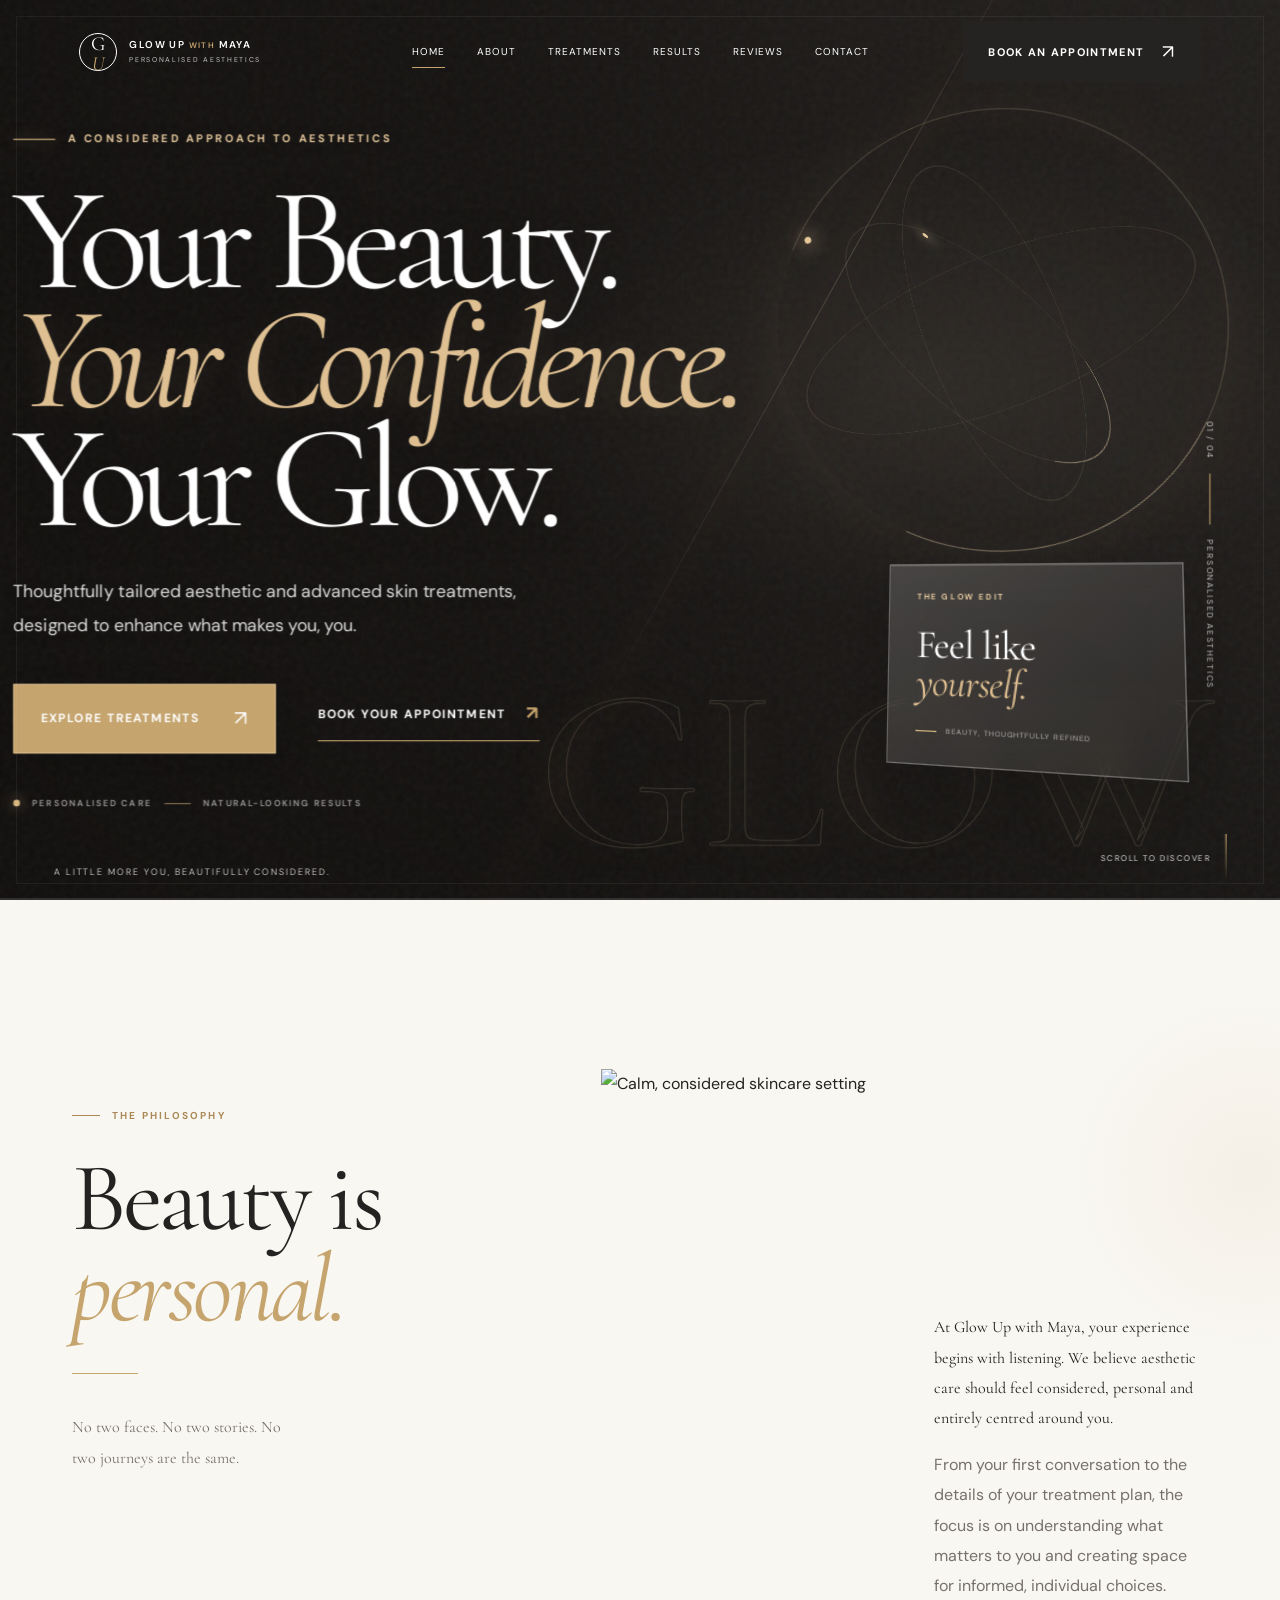
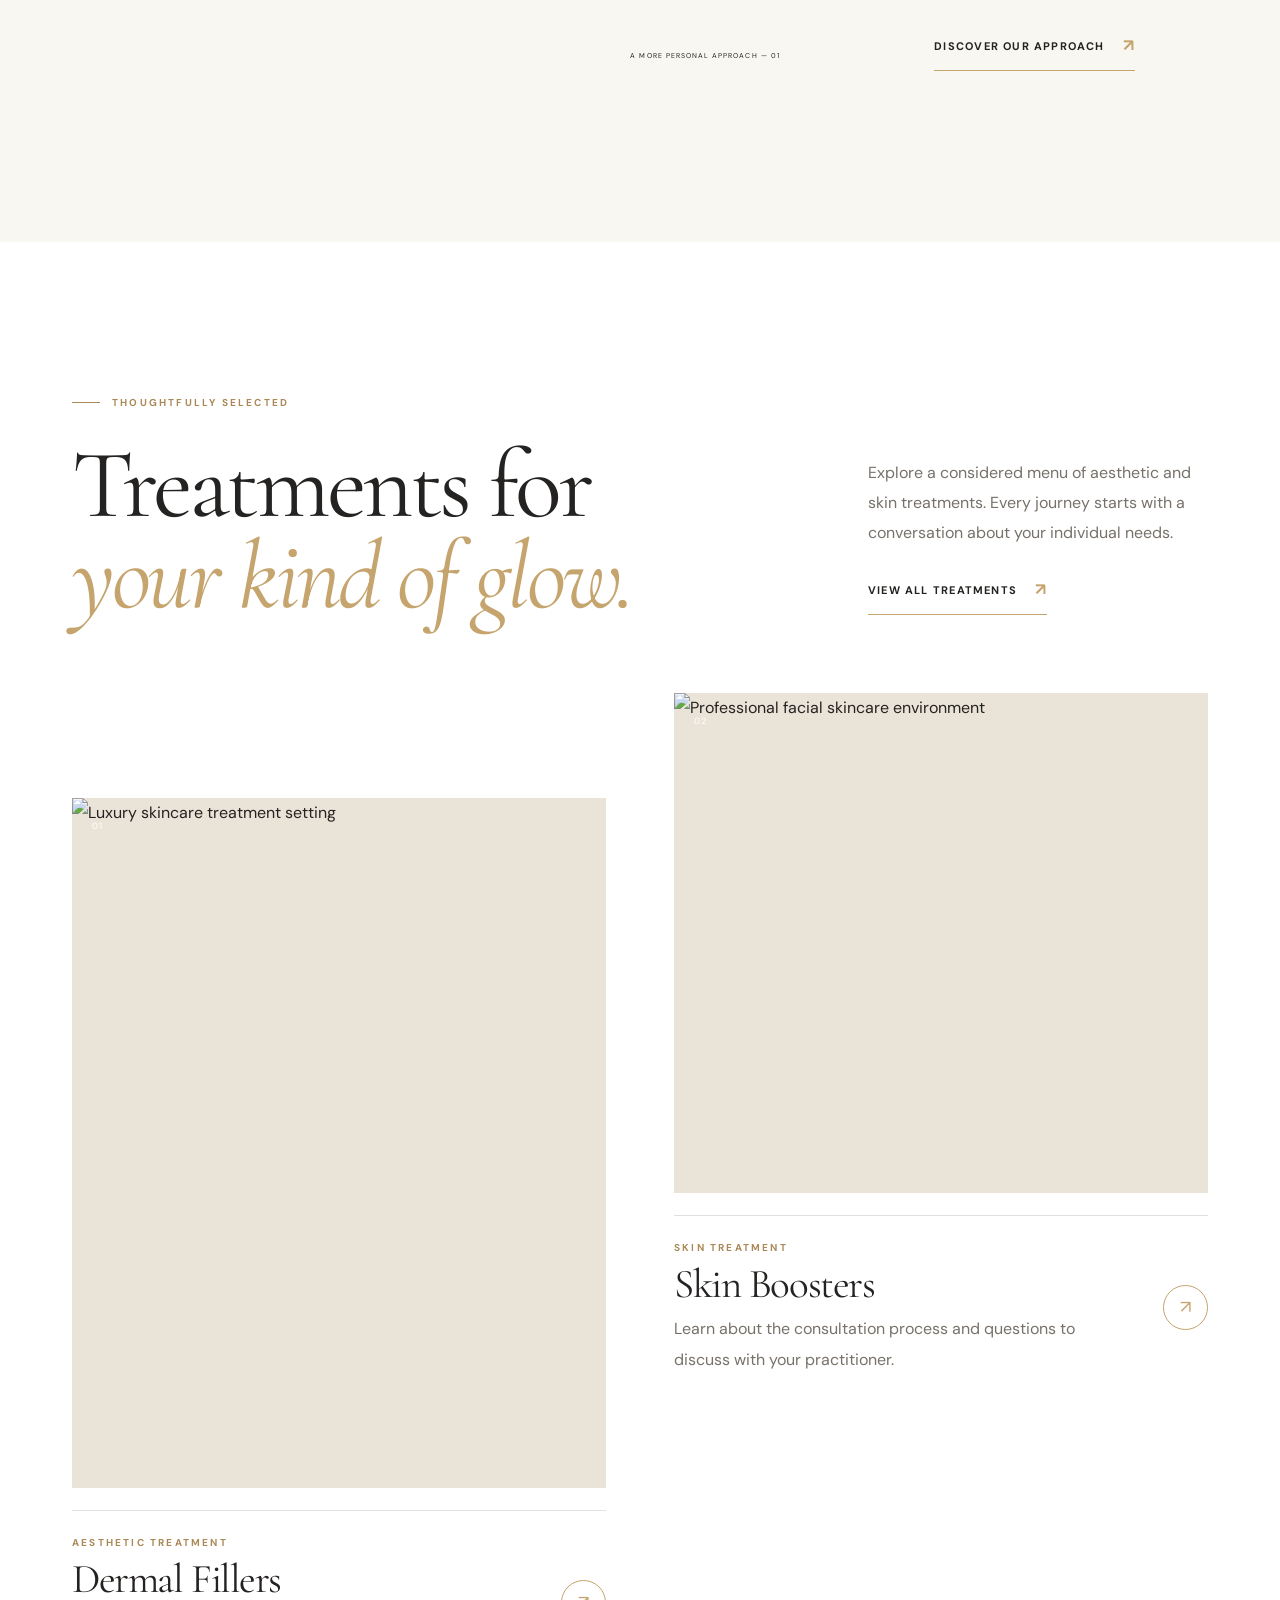
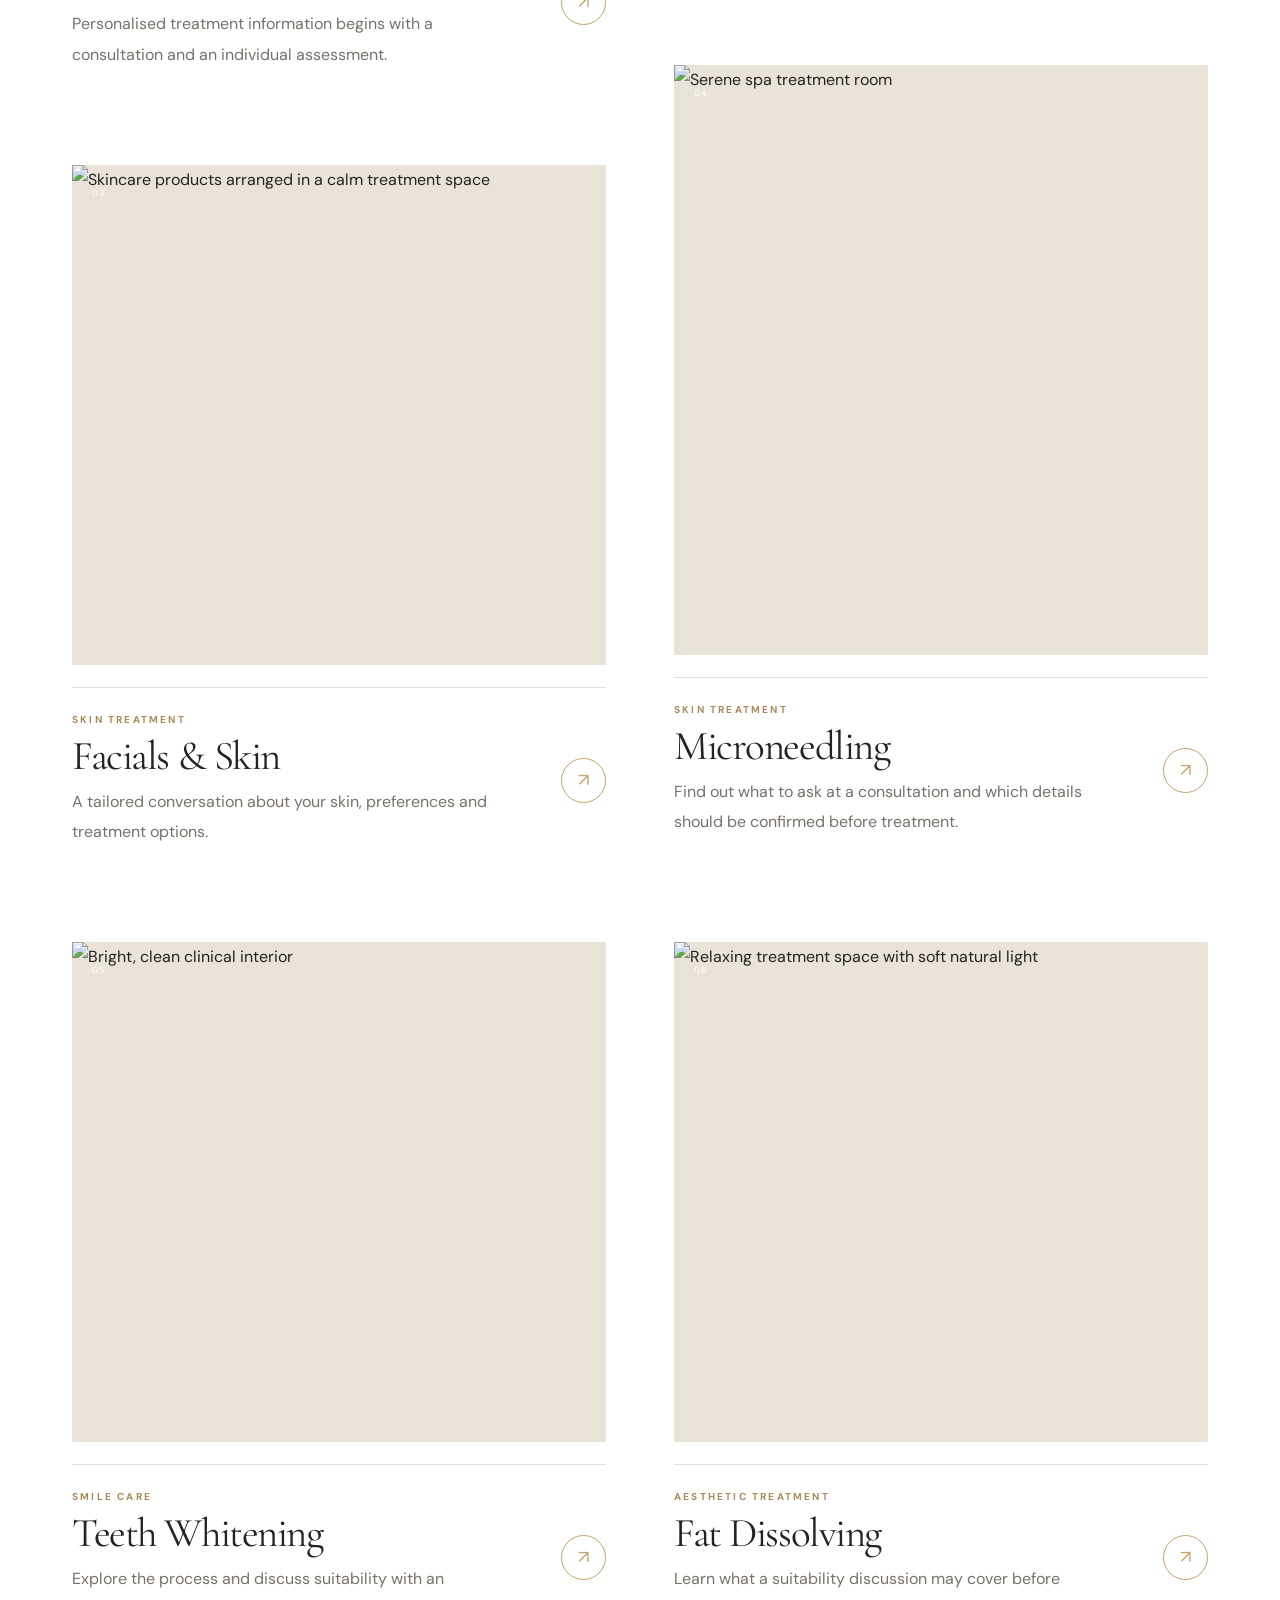
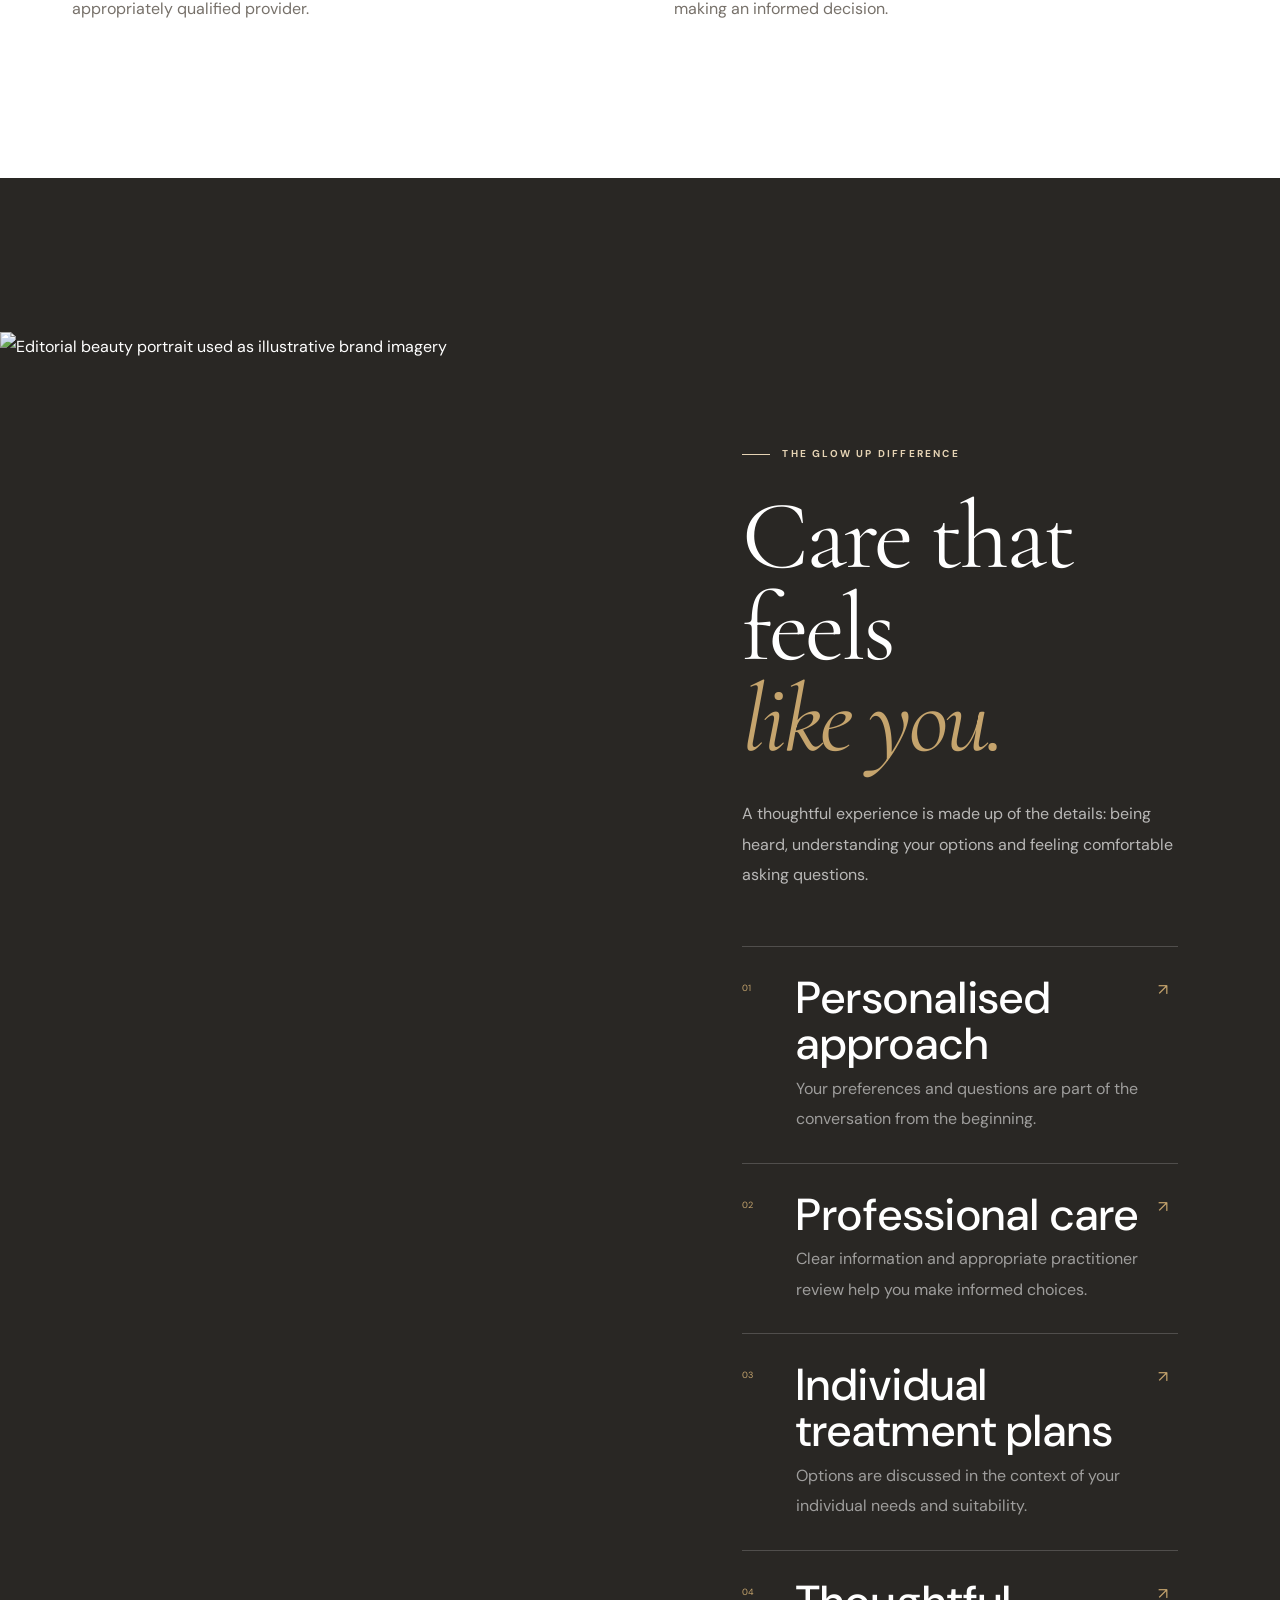
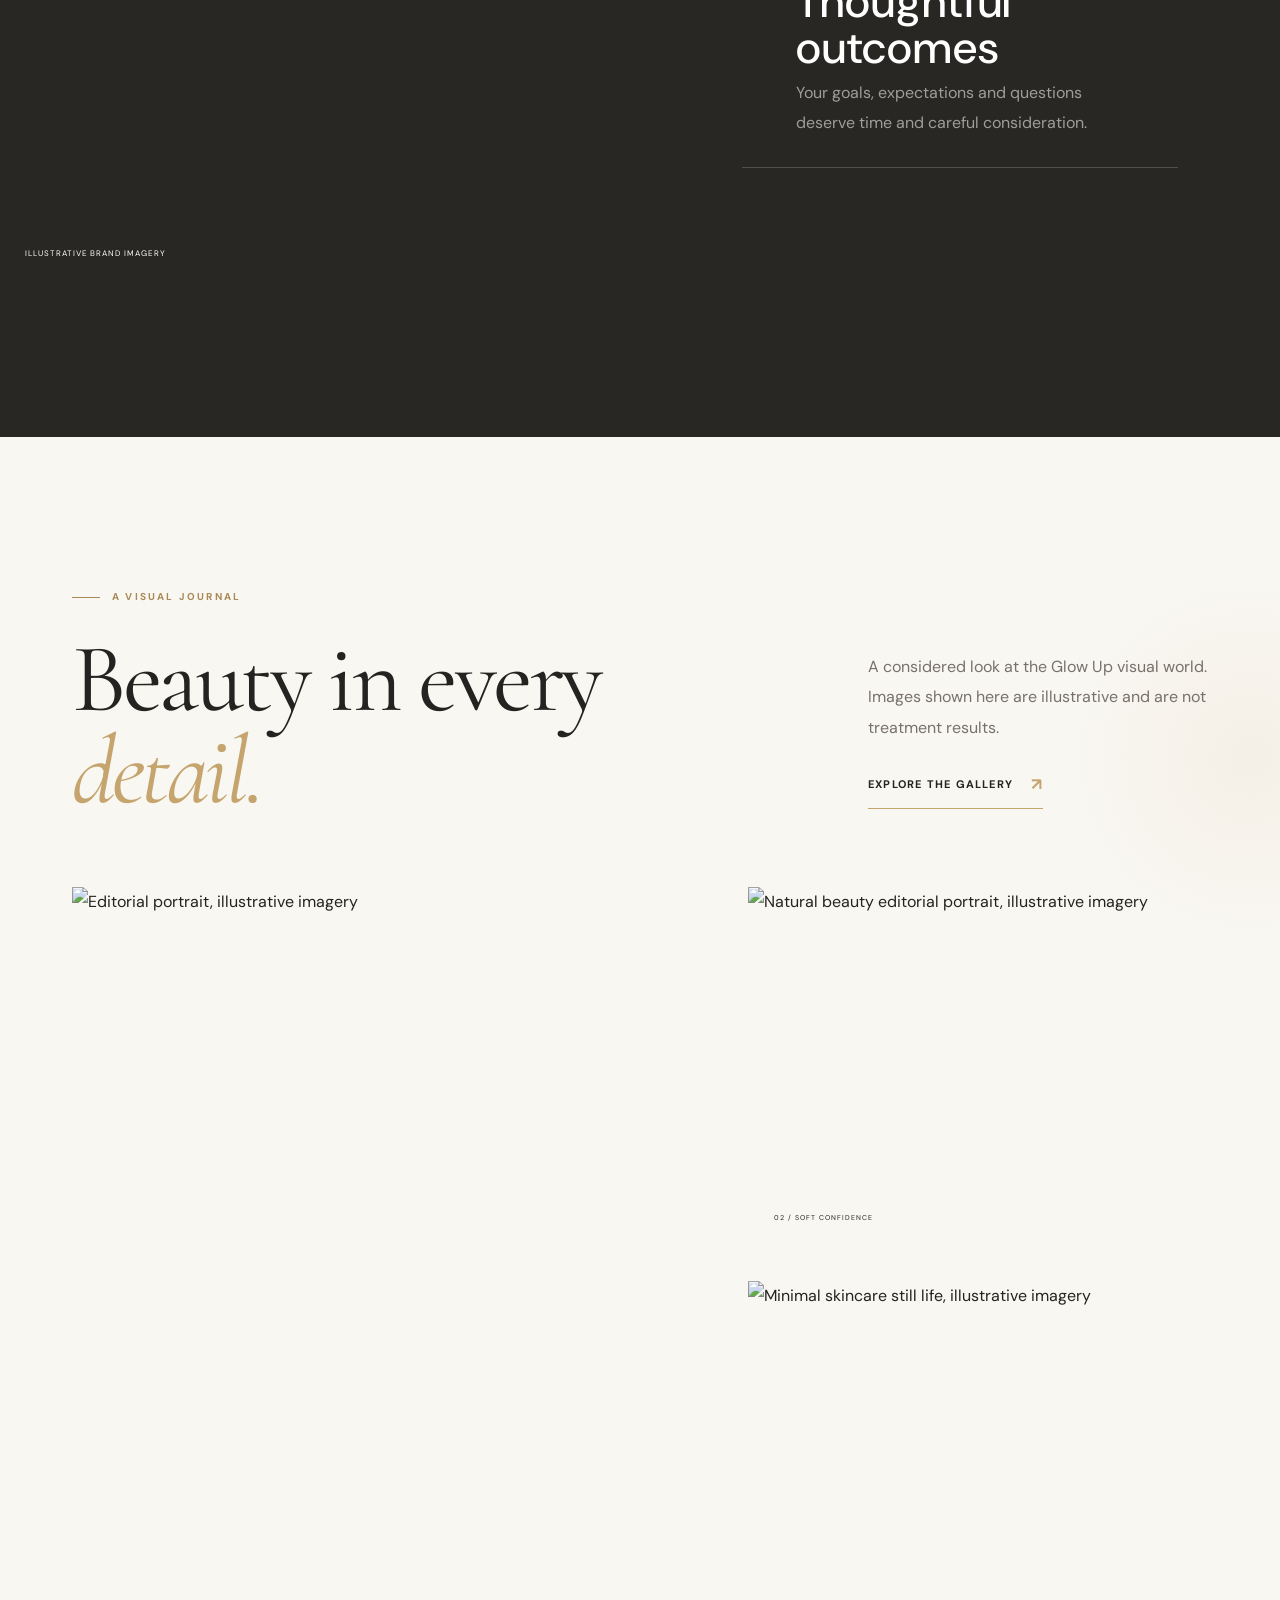
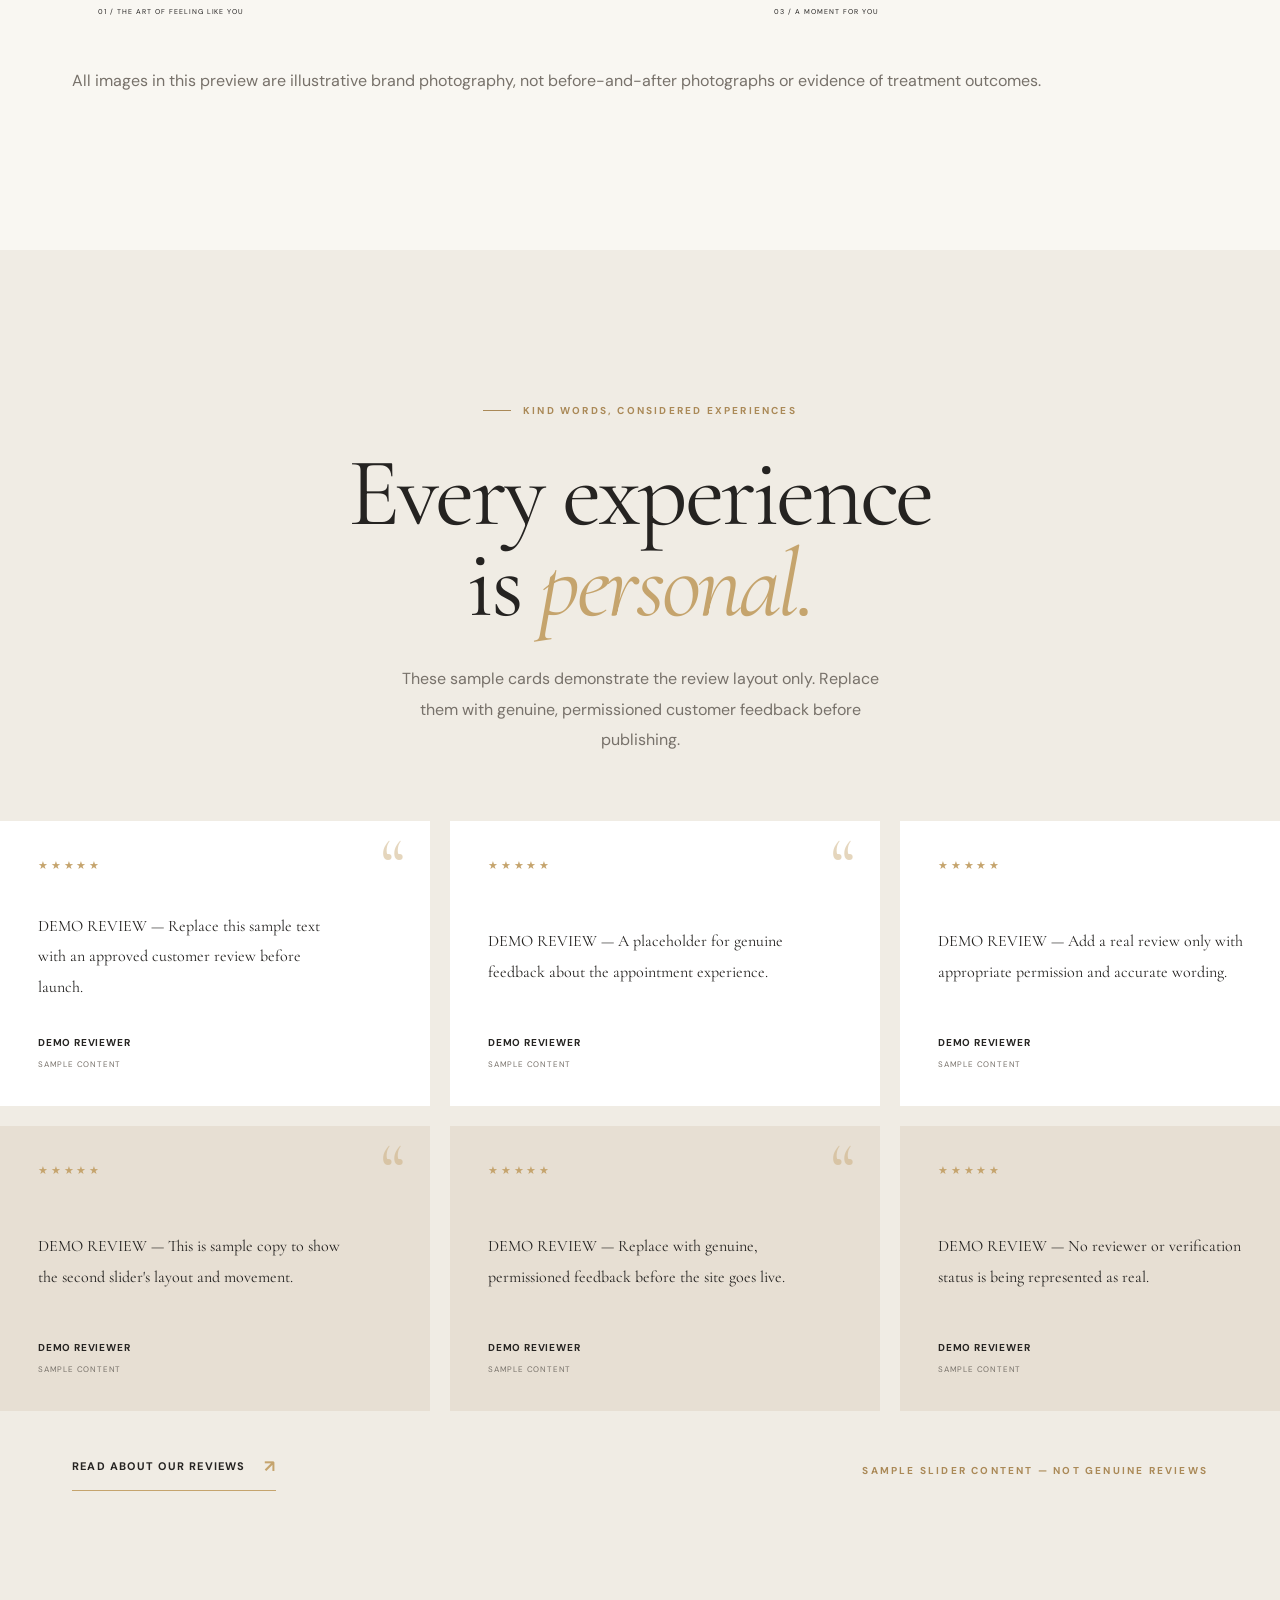
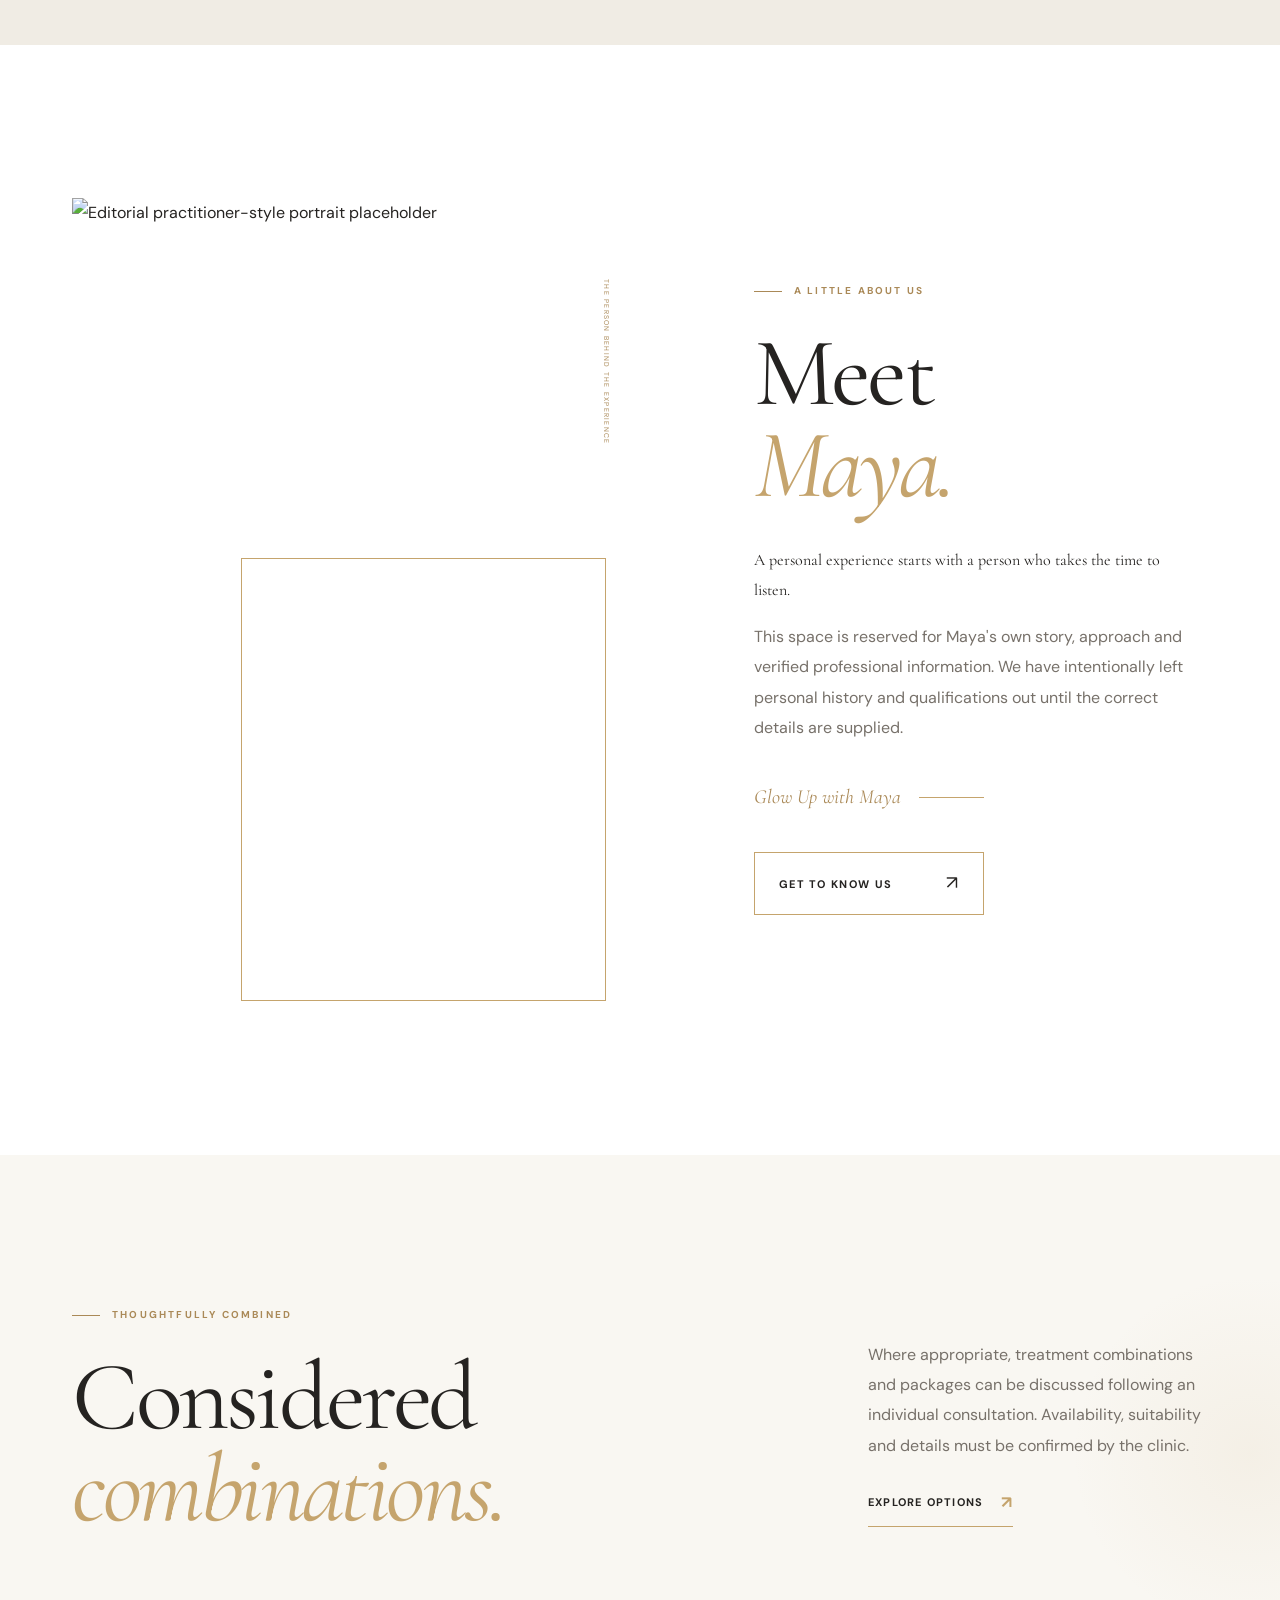
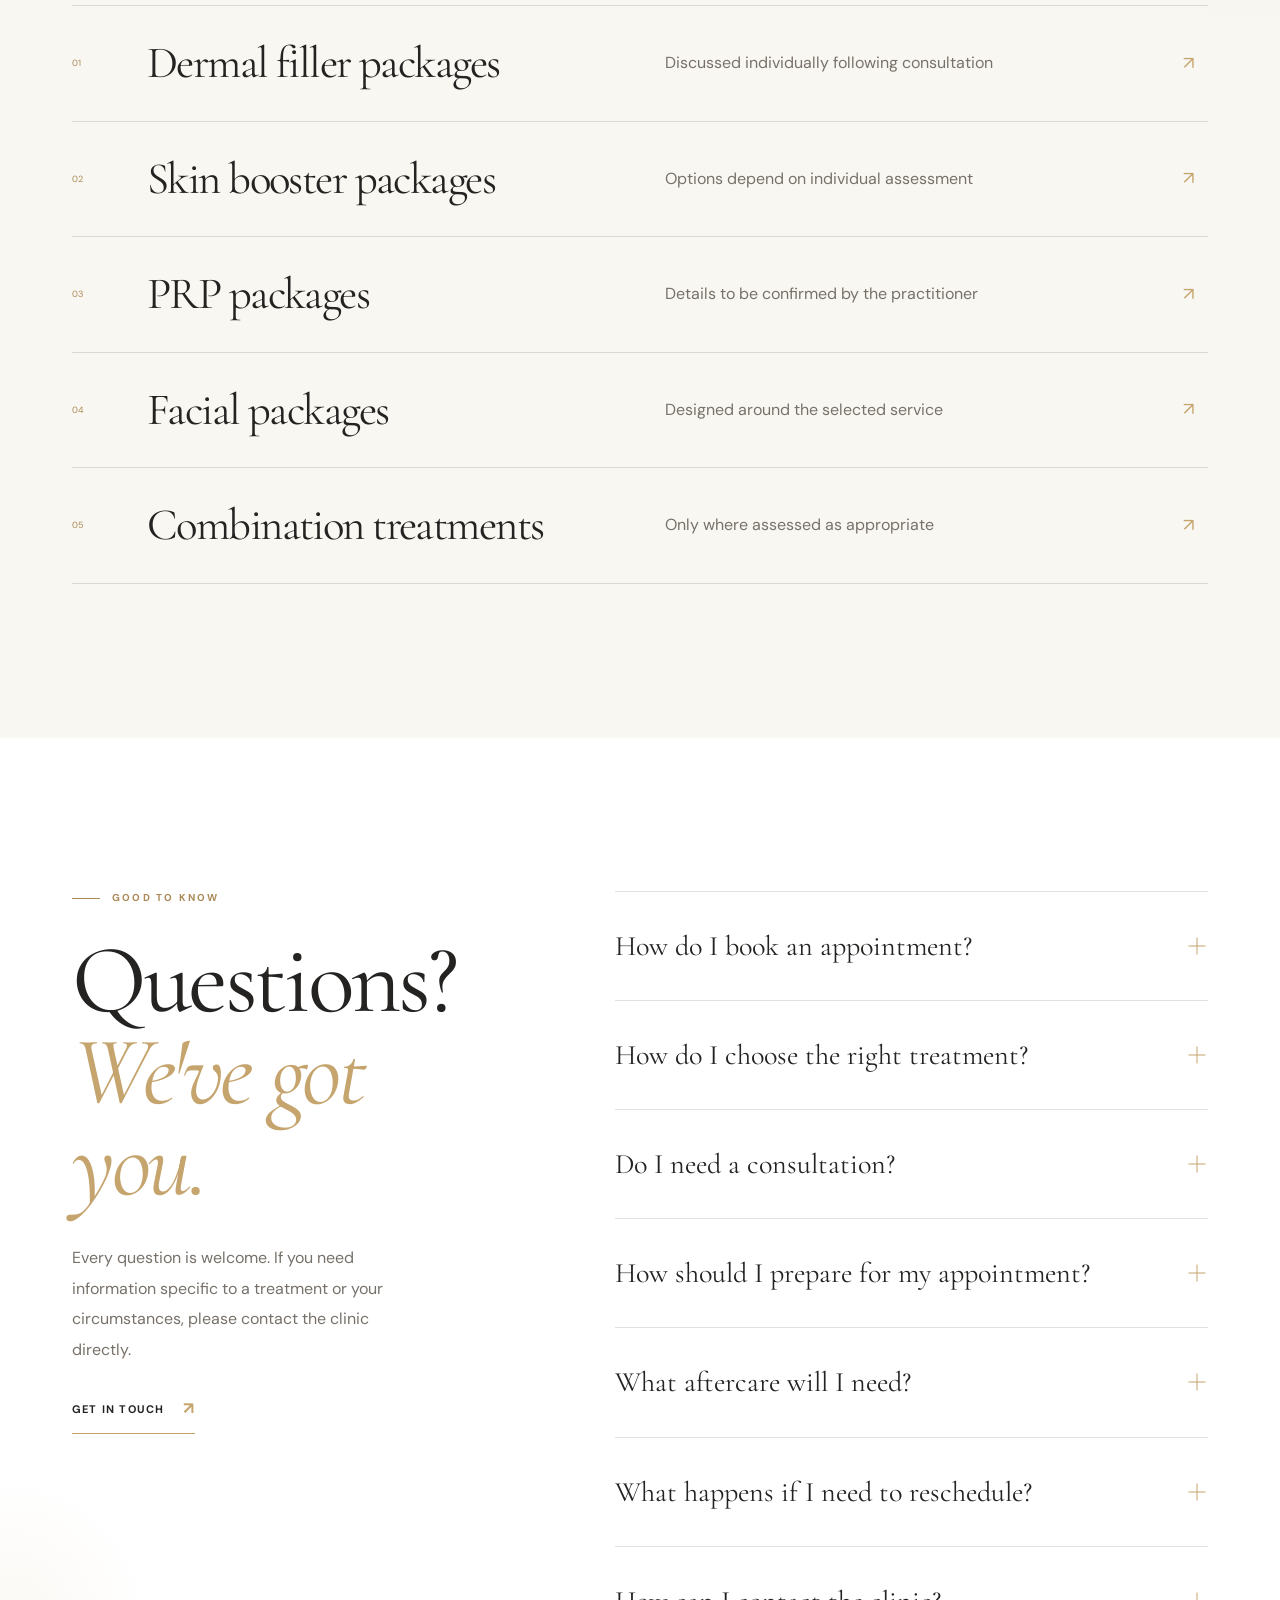
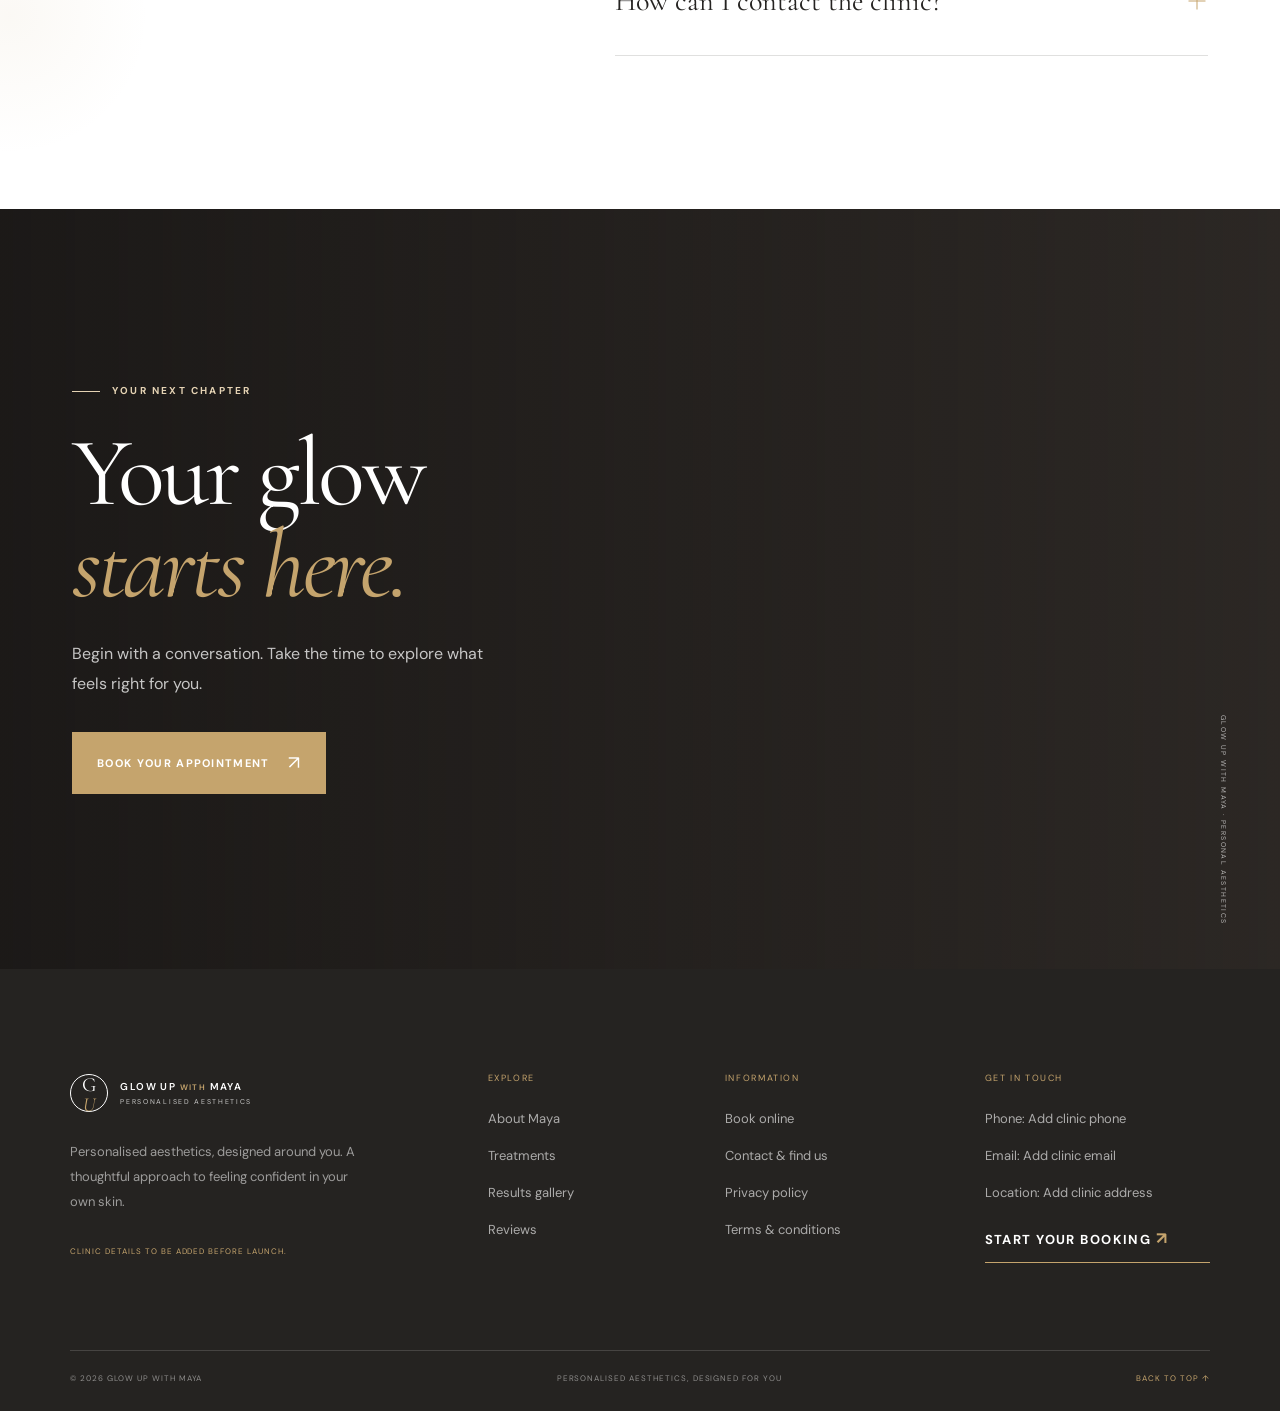
==== index.html @ fcc56319 "initial commit" ====
<!doctype html>
<html lang="en-GB">
<head>
  <meta charset="utf-8">
  <meta name="viewport" content="width=device-width, initial-scale=1">
  <title>Glow Up with Maya | Personalised Aesthetics</title>
  <meta name="description" content="Personalised aesthetics and skin treatments, thoughtfully designed around you. Discover Glow Up with Maya.">
  <meta name="theme-color" content="#f9f7f2">
  <meta property="og:type" content="website">
  <meta property="og:title" content="Glow Up with Maya | Personalised Aesthetics">
  <meta property="og:description" content="Personalised aesthetics and skin treatments, thoughtfully designed around you. Discover Glow Up with Maya.">
  <meta property="og:image" content="https://images.unsplash.com/photo-1524504388940-b1c1722653e1?auto=format&fit=crop&w=1200&q=85">
  <link rel="preconnect" href="https://fonts.googleapis.com">
  <link rel="preconnect" href="https://fonts.gstatic.com" crossorigin>
  <link href="https://fonts.googleapis.com/css2?family=Cormorant+Garamond:wght@400;500;600;700&family=DM+Sans:wght@400;500;600;700&display=swap" rel="stylesheet">
  <link rel="stylesheet" href="css/style.css">
  <link rel="stylesheet" href="css/animations.css">
  <link rel="stylesheet" href="css/responsive.css">
  <link rel="stylesheet" href="css/final-polish.css">
  <link rel="stylesheet" href="css/banner-3d.css">
</head>
<body id="top" data-page="home">
  <div class="page-loader" aria-hidden="true">
    <div class="loader-emblem">G<span>U</span></div>
    <span class="loader-wordmark">GLOW UP <i>WITH</i> MAYA</span>
    <span class="loader-caption">A MOMENT FOR YOUR GLOW</span>
    <div class="loader-progress"><span class="loader-progress-fill"></span></div>
    <span class="loader-percent">00 — 100</span>
  </div>
  <div class="cursor-dot" aria-hidden="true"></div>
  <div class="cursor-ring" aria-hidden="true"><span class="cursor-label">VIEW</span></div>

<header class="site-header" id="siteHeader">
  <a class="brand" href="index.html" aria-label="Glow Up with Maya home">
    <span class="brand-mark">G<span>U</span></span>
    <span class="brand-copy"><strong>GLOW UP <i>WITH</i> MAYA</strong><small>PERSONALISED AESTHETICS</small></span>
  </a>
  <button class="menu-toggle" aria-label="Open navigation" aria-expanded="false" aria-controls="primaryNav">
    <span></span><span></span>
  </button>
  <nav class="primary-nav" id="primaryNav" aria-label="Primary navigation">
    <a data-nav="home" href="index.html">Home</a>
    <a data-nav="about" href="about.html">About</a>
    <a data-nav="treatments" href="treatments.html">Treatments</a>
    <a data-nav="results" href="results.html">Results</a>
    <a data-nav="reviews" href="reviews.html">Reviews</a>
    <a data-nav="contact" href="contact.html">Contact</a>
  </nav>
  <a class="button button-dark header-cta magnetic" href="booking.html"><span>Book an appointment</span><b>↗</b></a>
</header>

  <main>
<section class="hero hero-3d" aria-label="Welcome to Glow Up with Maya">
  <div class="hero-image-layer" aria-hidden="true"></div>
  <div class="hero-image-vignette" aria-hidden="true"></div>
  <div class="hero-wash"></div>
  <div class="hero-grain"></div>
  <div class="hero-light-beam" aria-hidden="true"></div>
  <div class="hero-orbit hero-orbit-one" aria-hidden="true"><span></span></div>
  <div class="hero-orbit hero-orbit-two" aria-hidden="true"><span></span></div>
  <div class="hero-inner page-wrap">
    <div class="hero-copy">
      <p class="eyebrow hero-eyebrow"><span></span> A considered approach to aesthetics</p>
      <h1>Your Beauty.<br><em>Your Confidence.</em><br>Your Glow.</h1>
      <p class="hero-lede">Thoughtfully tailored aesthetic and advanced skin treatments, designed to enhance what makes you, you.</p>
      <div class="hero-actions">
        <a class="button button-gold magnetic" href="treatments.html"><span>Explore treatments</span><b>↗</b></a>
        <a class="underlined-link" href="booking.html">Book your appointment <span>↗</span></a>
      </div>
      <div class="hero-trust-line"><span class="hero-trust-dot"></span> PERSONALISED CARE <i></i> NATURAL-LOOKING RESULTS</div>
    </div>
    <div class="hero-side-note"><span>01 / 04</span><i></i><span>PERSONALISED AESTHETICS</span></div>
  </div>
  <div class="hero-glass-note" aria-hidden="true">
    <span class="hero-glass-kicker">THE GLOW EDIT</span>
    <strong>Feel like<br><em>yourself.</em></strong>
    <span class="hero-glass-bottom"><i></i> BEAUTY, THOUGHTFULLY REFINED</span>
  </div>
  <div class="hero-bottom page-wrap">
    <span class="hero-caption">A little more you, beautifully considered.</span>
    <a href="#brand-intro" class="scroll-cue"><span>Scroll to discover</span><i></i></a>
  </div>
  <div class="hero-outline" aria-hidden="true">GLOW</div>
  <div class="hero-scroll-track" aria-hidden="true"><span class="hero-scroll-fill"></span></div>
</section>

<section class="brand-intro section-pad" id="brand-intro">
  <div class="page-wrap intro-grid">
    <div class="intro-heading reveal-up"><p class="eyebrow"><span></span> The philosophy</p><h2>Beauty is<br><em>personal.</em></h2><div class="gold-rule"></div><p class="intro-aside">No two faces. No two stories. No two journeys are the same.</p></div>
    <div class="intro-content reveal-up">
      <div class="intro-image-wrap"><img src="https://images.unsplash.com/photo-1616394584738-fc6e612e71b9?auto=format&fit=crop&w=1000&q=85" alt="Calm, considered skincare setting" loading="lazy"><span class="image-index">A MORE PERSONAL APPROACH — 01</span></div>
      <div class="intro-text"><p class="large-copy">At Glow Up with Maya, your experience begins with listening. We believe aesthetic care should feel considered, personal and entirely centred around you.</p><p>From your first conversation to the details of your treatment plan, the focus is on understanding what matters to you and creating space for informed, individual choices.</p><a class="text-link" href="about.html">Discover our approach <span>↗</span></a></div>
    </div>
  </div>
</section>

<section class="treatments-section section-pad" id="treatments">
  <div class="page-wrap">
    <div class="section-heading split-heading reveal-up"><div><p class="eyebrow"><span></span> Thoughtfully selected</p><h2>Treatments for<br><em>your kind of glow.</em></h2></div><div class="heading-side"><p>Explore a considered menu of aesthetic and skin treatments. Every journey starts with a conversation about your individual needs.</p><a class="text-link" href="treatments.html">View all treatments <span>↗</span></a></div></div>
    <div class="treatment-editorial-grid">
      <a class="treatment-feature treatment-feature-tall reveal-up" href="treatment-detail.html?treatment=dermal-fillers"><div class="treatment-photo"><img src="https://images.unsplash.com/photo-1616683693504-3ea7e9ad6fec?auto=format&fit=crop&w=1200&q=85" alt="Luxury skincare treatment setting" loading="lazy"><span class="photo-number">01</span></div><div class="treatment-meta"><div><span class="eyebrow">Aesthetic treatment</span><h3>Dermal Fillers</h3><p>Personalised treatment information begins with a consultation and an individual assessment.</p></div><span class="round-arrow">↗</span></div></a>
      <a class="treatment-feature reveal-up" href="treatment-detail.html?treatment=skin-boosters"><div class="treatment-photo"><img src="https://images.unsplash.com/photo-1570172619644-dfd03ed5d881?auto=format&fit=crop&w=1000&q=85" alt="Professional facial skincare environment" loading="lazy"><span class="photo-number">02</span></div><div class="treatment-meta"><div><span class="eyebrow">Skin treatment</span><h3>Skin Boosters</h3><p>Learn about the consultation process and questions to discuss with your practitioner.</p></div><span class="round-arrow">↗</span></div></a>
      <a class="treatment-feature reveal-up" href="treatment-detail.html?treatment=facials"><div class="treatment-photo"><img src="https://images.unsplash.com/photo-1556229010-6c3f2c9ca5f8?auto=format&fit=crop&w=1000&q=85" alt="Skincare products arranged in a calm treatment space" loading="lazy"><span class="photo-number">03</span></div><div class="treatment-meta"><div><span class="eyebrow">Skin treatment</span><h3>Facials & Skin</h3><p>A tailored conversation about your skin, preferences and treatment options.</p></div><span class="round-arrow">↗</span></div></a>
      <a class="treatment-feature treatment-feature-wide reveal-up" href="treatment-detail.html?treatment=microneedling"><div class="treatment-photo"><img src="https://images.unsplash.com/photo-1600334129128-685c5582fd35?auto=format&fit=crop&w=1400&q=85" alt="Serene spa treatment room" loading="lazy"><span class="photo-number">04</span></div><div class="treatment-meta"><div><span class="eyebrow">Skin treatment</span><h3>Microneedling</h3><p>Find out what to ask at a consultation and which details should be confirmed before treatment.</p></div><span class="round-arrow">↗</span></div></a>
      <a class="treatment-feature reveal-up" href="treatment-detail.html?treatment=teeth-whitening"><div class="treatment-photo"><img src="https://images.unsplash.com/photo-1606811971618-4486d14f3f99?auto=format&fit=crop&w=1000&q=85" alt="Bright, clean clinical interior" loading="lazy"><span class="photo-number">05</span></div><div class="treatment-meta"><div><span class="eyebrow">Smile care</span><h3>Teeth Whitening</h3><p>Explore the process and discuss suitability with an appropriately qualified provider.</p></div><span class="round-arrow">↗</span></div></a>
      <a class="treatment-feature reveal-up" href="treatment-detail.html?treatment=fat-dissolving"><div class="treatment-photo"><img src="https://images.unsplash.com/photo-1540555700478-4be289fbecef?auto=format&fit=crop&w=1000&q=85" alt="Relaxing treatment space with soft natural light" loading="lazy"><span class="photo-number">06</span></div><div class="treatment-meta"><div><span class="eyebrow">Aesthetic treatment</span><h3>Fat Dissolving</h3><p>Learn what a suitability discussion may cover before making an informed decision.</p></div><span class="round-arrow">↗</span></div></a>
    </div>
  </div>
</section>

<section class="why-section section-pad">
  <div class="why-image"><img src="https://images.unsplash.com/photo-1524504388940-b1c1722653e1?auto=format&fit=crop&w=1600&q=85" alt="Editorial beauty portrait used as illustrative brand imagery" loading="lazy"><span class="image-disclaimer">Illustrative brand imagery</span></div>
  <div class="why-content"><p class="eyebrow light-eyebrow"><span></span> The Glow Up difference</p><h2>Care that feels<br><em>like you.</em></h2><p class="why-lede">A thoughtful experience is made up of the details: being heard, understanding your options and feeling comfortable asking questions.</p>
    <div class="feature-list">
      <div class="feature-row"><span>01</span><div><h3>Personalised approach</h3><p>Your preferences and questions are part of the conversation from the beginning.</p></div><b>↗</b></div>
      <div class="feature-row"><span>02</span><div><h3>Professional care</h3><p>Clear information and appropriate practitioner review help you make informed choices.</p></div><b>↗</b></div>
      <div class="feature-row"><span>03</span><div><h3>Individual treatment plans</h3><p>Options are discussed in the context of your individual needs and suitability.</p></div><b>↗</b></div>
      <div class="feature-row"><span>04</span><div><h3>Thoughtful outcomes</h3><p>Your goals, expectations and questions deserve time and careful consideration.</p></div><b>↗</b></div>
    </div>
  </div>
</section>

<section class="results-preview section-pad" id="results">
  <div class="page-wrap">
    <div class="section-heading split-heading reveal-up"><div><p class="eyebrow"><span></span> A visual journal</p><h2>Beauty in every<br><em>detail.</em></h2></div><div class="heading-side"><p>A considered look at the Glow Up visual world. Images shown here are illustrative and are not treatment results.</p><a class="text-link" href="results.html">Explore the gallery <span>↗</span></a></div></div>
    <div class="masonry-preview">
      <figure class="masonry-large reveal-up"><img src="https://images.unsplash.com/photo-1534528741775-53994a69daeb?auto=format&fit=crop&w=1100&q=85" alt="Editorial portrait, illustrative imagery" loading="lazy"><figcaption>01 / The art of feeling like you</figcaption></figure>
      <figure class="masonry-small reveal-up"><img src="https://images.unsplash.com/photo-1515377905703-c4788e51af15?auto=format&fit=crop&w=900&q=85" alt="Natural beauty editorial portrait, illustrative imagery" loading="lazy"><figcaption>02 / Soft confidence</figcaption></figure>
      <figure class="masonry-small masonry-offset reveal-up"><img src="https://images.unsplash.com/photo-1598440947619-2c35fc9aa908?auto=format&fit=crop&w=900&q=85" alt="Minimal skincare still life, illustrative imagery" loading="lazy"><figcaption>03 / A moment for you</figcaption></figure>
    </div>
    <p class="gallery-disclaimer">All images in this preview are illustrative brand photography, not before-and-after photographs or evidence of treatment outcomes.</p>
  </div>
</section>

<section class="reviews-section section-pad" id="reviews">
  <div class="page-wrap">
    <div class="section-heading review-heading reveal-up"><p class="eyebrow"><span></span> Kind words, considered experiences</p><h2>Every experience<br>is <em>personal.</em></h2><p>These sample cards demonstrate the review layout only. Replace them with genuine, permissioned customer feedback before publishing.</p></div>
  </div>
  <div class="review-track-wrap">
    <div class="review-track review-track-left" data-direction="left">
      <article class="review-card"><span class="quote-mark">“</span><div class="stars">★★★★★</div><p>DEMO REVIEW — Replace this sample text with an approved customer review before launch.</p><span class="reviewer">Demo reviewer <i>Sample content</i></span></article>
      <article class="review-card"><span class="quote-mark">“</span><div class="stars">★★★★★</div><p>DEMO REVIEW — A placeholder for genuine feedback about the appointment experience.</p><span class="reviewer">Demo reviewer <i>Sample content</i></span></article>
      <article class="review-card"><span class="quote-mark">“</span><div class="stars">★★★★★</div><p>DEMO REVIEW — Add a real review only with appropriate permission and accurate wording.</p><span class="reviewer">Demo reviewer <i>Sample content</i></span></article>
    </div>
    <div class="review-track review-track-right" data-direction="right">
      <article class="review-card review-card-alt"><span class="quote-mark">“</span><div class="stars">★★★★★</div><p>DEMO REVIEW — This is sample copy to show the second slider's layout and movement.</p><span class="reviewer">Demo reviewer <i>Sample content</i></span></article>
      <article class="review-card review-card-alt"><span class="quote-mark">“</span><div class="stars">★★★★★</div><p>DEMO REVIEW — Replace with genuine, permissioned feedback before the site goes live.</p><span class="reviewer">Demo reviewer <i>Sample content</i></span></article>
      <article class="review-card review-card-alt"><span class="quote-mark">“</span><div class="stars">★★★★★</div><p>DEMO REVIEW — No reviewer or verification status is being represented as real.</p><span class="reviewer">Demo reviewer <i>Sample content</i></span></article>
    </div>
  </div>
  <div class="page-wrap review-bottom"><a class="text-link" href="reviews.html">Read about our reviews <span>↗</span></a><span class="eyebrow">Sample slider content — not genuine reviews</span></div>
</section>

<section class="maya-section section-pad" id="about">
  <div class="page-wrap maya-grid">
    <div class="maya-photo reveal-up"><img src="https://images.unsplash.com/photo-1529139574466-a303027c1d8b?auto=format&fit=crop&w=1100&q=85" alt="Editorial practitioner-style portrait placeholder" loading="lazy"><span class="vertical-note">THE PERSON BEHIND THE EXPERIENCE</span></div>
    <div class="maya-copy reveal-up"><p class="eyebrow"><span></span> A little about us</p><h2>Meet<br><em>Maya.</em></h2><p class="large-copy">A personal experience starts with a person who takes the time to listen.</p><p>This space is reserved for Maya's own story, approach and verified professional information. We have intentionally left personal history and qualifications out until the correct details are supplied.</p><div class="signature-line"><span>Glow Up with Maya</span><i></i></div><a class="button button-outline magnetic" href="about.html"><span>Get to know us</span><b>↗</b></a></div>
  </div>
</section>

<section class="packages-section section-pad">
  <div class="page-wrap">
    <div class="section-heading split-heading reveal-up"><div><p class="eyebrow"><span></span> Thoughtfully combined</p><h2>Considered<br><em>combinations.</em></h2></div><div class="heading-side"><p>Where appropriate, treatment combinations and packages can be discussed following an individual consultation. Availability, suitability and details must be confirmed by the clinic.</p><a class="text-link" href="treatments.html#packages">Explore options <span>↗</span></a></div></div>
    <div class="package-list">
      <a href="treatments.html#packages" class="package-row"><span>01</span><h3>Dermal filler packages</h3><p>Discussed individually following consultation</p><b>↗</b></a>
      <a href="treatments.html#packages" class="package-row"><span>02</span><h3>Skin booster packages</h3><p>Options depend on individual assessment</p><b>↗</b></a>
      <a href="treatments.html#packages" class="package-row"><span>03</span><h3>PRP packages</h3><p>Details to be confirmed by the practitioner</p><b>↗</b></a>
      <a href="treatments.html#packages" class="package-row"><span>04</span><h3>Facial packages</h3><p>Designed around the selected service</p><b>↗</b></a>
      <a href="treatments.html#packages" class="package-row"><span>05</span><h3>Combination treatments</h3><p>Only where assessed as appropriate</p><b>↗</b></a>
    </div>
  </div>
</section>

<section class="faq-section section-pad" id="faqs">
  <div class="page-wrap faq-grid">
    <div class="faq-intro reveal-up"><p class="eyebrow"><span></span> Good to know</p><h2>Questions?<br><em>We've got you.</em></h2><p>Every question is welcome. If you need information specific to a treatment or your circumstances, please contact the clinic directly.</p><a class="text-link" href="contact.html">Get in touch <span>↗</span></a></div>
    <div class="faq-list reveal-up">
      <div class="faq-item"><button class="faq-question" aria-expanded="false"><span>How do I book an appointment?</span><i></i></button><div class="faq-answer"><p>Use the Book Online page to view the integration-ready booking interface. Live availability and confirmation will only be available once the clinic's booking provider is connected.</p></div></div>
      <div class="faq-item"><button class="faq-question" aria-expanded="false"><span>How do I choose the right treatment?</span><i></i></button><div class="faq-answer"><p>Start by discussing your questions and preferences with the clinic. A practitioner should assess suitability and explain the options relevant to you before you decide.</p></div></div>
      <div class="faq-item"><button class="faq-question" aria-expanded="false"><span>Do I need a consultation?</span><i></i></button><div class="faq-answer"><p>Consultation requirements vary by treatment. Please confirm the process with the clinic before arranging any treatment.</p></div></div>
      <div class="faq-item"><button class="faq-question" aria-expanded="false"><span>How should I prepare for my appointment?</span><i></i></button><div class="faq-answer"><p>Preparation guidance is treatment-specific. Follow the instructions provided directly by the clinic or treating practitioner.</p></div></div>
      <div class="faq-item"><button class="faq-question" aria-expanded="false"><span>What aftercare will I need?</span><i></i></button><div class="faq-answer"><p>Aftercare depends on the treatment and your individual circumstances. Your practitioner should provide appropriate instructions and explain when to seek further advice.</p></div></div>
      <div class="faq-item"><button class="faq-question" aria-expanded="false"><span>What happens if I need to reschedule?</span><i></i></button><div class="faq-answer"><p>Please contact the clinic using its confirmed contact details and ask about the applicable rescheduling policy.</p></div></div>
      <div class="faq-item"><button class="faq-question" aria-expanded="false"><span>How can I contact the clinic?</span><i></i></button><div class="faq-answer"><p>Phone, email, address and opening hours still need to be added. Visit the Contact page for the launch checklist and contact form placeholder.</p></div></div>
    </div>
  </div>
</section>

<section class="final-cta">
  <div class="final-cta-bg"></div><div class="final-cta-overlay"></div>
  <div class="final-cta-content page-wrap reveal-up"><p class="eyebrow light-eyebrow"><span></span> Your next chapter</p><h2>Your glow<br><em>starts here.</em></h2><p>Begin with a conversation. Take the time to explore what feels right for you.</p><a class="button button-gold magnetic" href="booking.html"><span>Book your appointment</span><b>↗</b></a></div>
  <span class="cta-vertical">GLOW UP WITH MAYA · PERSONAL AESTHETICS</span>
</section>
</main>

<footer class="site-footer">
  <div class="footer-main">
    <div class="footer-brand-block">
      <a class="brand brand-footer" href="index.html">
        <span class="brand-mark">G<span>U</span></span>
        <span class="brand-copy"><strong>GLOW UP <i>WITH</i> MAYA</strong><small>PERSONALISED AESTHETICS</small></span>
      </a>
      <p>Personalised aesthetics, designed around you. A thoughtful approach to feeling confident in your own skin.</p>
      <span class="footer-note">Clinic details to be added before launch.</span>
    </div>
    <div class="footer-col"><h3>Explore</h3><a href="about.html">About Maya</a><a href="treatments.html">Treatments</a><a href="results.html">Results gallery</a><a href="reviews.html">Reviews</a></div>
    <div class="footer-col"><h3>Information</h3><a href="booking.html">Book online</a><a href="contact.html">Contact & find us</a><a href="privacy-policy.html">Privacy policy</a><a href="terms.html">Terms & conditions</a></div>
    <div class="footer-col footer-contact"><h3>Get in touch</h3><p>Phone: <a href="contact.html">Add clinic phone</a></p><p>Email: <a href="contact.html">Add clinic email</a></p><p>Location: <span>Add clinic address</span></p><a class="text-link" href="booking.html">Start your booking <span>↗</span></a></div>
  </div>
  <div class="footer-bottom"><span>© <span data-year></span> Glow Up with Maya</span><span>Personalised Aesthetics, Designed for You</span><a href="#top" class="back-top">Back to top ↑</a></div>
</footer>

  <script src="https://code.jquery.com/jquery-3.7.1.min.js"></script>
  <script src="https://cdnjs.cloudflare.com/ajax/libs/gsap/3.12.5/gsap.min.js"></script>
  <script src="https://cdnjs.cloudflare.com/ajax/libs/gsap/3.12.5/ScrollTrigger.min.js"></script>
  <script src="js/main.js"></script>
  <script src="js/animations.js"></script>
  <script src="js/banner-depth.js"></script>
<script src="js/cursor.js"></script>
  <script src="js/slider.js"></script>
  <script src="js/faq.js"></script>

</body>
</html>
---- css/style.css ----
:root{--white:#fff;--ivory:#f9f7f2;--gold:#c5a46d;--gold-dark:#aa8957;--beige:#eae3d8;--ink:#252321;--muted:#77716a;--line:rgba(37,35,33,.14);--serif:"Cormorant Garamond",Georgia,serif;--sans:"DM Sans",Arial,sans-serif;--wrap: min(1440px, calc(100% - 112px));--ease:cubic-bezier(.22,.61,.36,1)}
*{box-sizing:border-box}html{scroll-behavior:smooth;scroll-padding-top:90px}body{margin:0;background:var(--ivory);color:var(--ink);font-family:var(--sans);font-size:14px;line-height:1.75;-webkit-font-smoothing:antialiased}body.is-loading{overflow:hidden}img{display:block;max-width:100%;width:100%;object-fit:cover}a{color:inherit;text-decoration:none}button,input,textarea,select{font:inherit}button{color:inherit}.page-wrap{width:var(--wrap);margin-inline:auto}.section-pad{padding:clamp(90px,10vw,160px) 0}.eyebrow{font-size:9px;letter-spacing:.2em;text-transform:uppercase;font-weight:700;color:var(--gold-dark);display:flex;align-items:center;gap:12px;margin:0 0 25px}.eyebrow>span{width:28px;height:1px;background:currentColor;display:inline-block}.light-eyebrow{color:#e5d3b4}h1,h2,h3,p{margin-top:0}h1,h2,h3{font-family:var(--serif);font-weight:400;line-height:.98;letter-spacing:-.035em}h1 em,h2 em,h3 em{font-weight:400;color:var(--gold);font-style:italic}h2{font-size:clamp(54px,6.2vw,96px);margin-bottom:32px}h3{font-size:clamp(28px,3vw,42px)}.large-copy{font-family:var(--serif);font-size:clamp(24px,2.5vw,36px);line-height:1.22;color:var(--ink)}.gold-rule{width:66px;height:1px;background:var(--gold);margin:38px 0}.text-link,.underlined-link{display:inline-flex;align-items:center;gap:18px;font-size:10px;font-weight:700;letter-spacing:.11em;text-transform:uppercase;padding-bottom:8px;border-bottom:1px solid var(--gold);transition:gap .35s var(--ease),color .3s}.text-link span,.underlined-link span{font-size:17px;color:var(--gold)}.text-link:hover,.underlined-link:hover{gap:26px;color:var(--gold-dark)}.button{display:inline-flex;align-items:center;justify-content:space-between;gap:32px;min-width:210px;padding:17px 21px;font-size:9px;letter-spacing:.14em;text-transform:uppercase;font-weight:700;border:1px solid transparent;transition:background .35s,color .35s,border-color .35s,transform .35s;position:relative;overflow:hidden}.button b{font-size:17px;font-weight:400;transition:transform .35s}.button:hover b{transform:translate(3px,-3px)}.button-dark{background:var(--ink);color:white}.button-dark:hover{background:var(--gold-dark)}.button-gold{background:var(--gold);color:#fff}.button-gold:hover{background:#b18d58}.button-outline{border-color:var(--gold);color:var(--ink);background:transparent}.button-outline:hover{background:var(--ink);color:white;border-color:var(--ink)}.page-loader{position:fixed;inset:0;background:var(--ivory);z-index:9999;display:flex;align-items:center;justify-content:center;flex-direction:column;gap:20px;transition:opacity .7s,visibility .7s}.page-loader.is-hidden{opacity:0;visibility:hidden}.loader-wordmark{font-family:var(--serif);font-size:24px;letter-spacing:.1em}.loader-wordmark i{font-size:10px;font-style:normal;color:var(--gold)}.loader-line{width:110px;height:1px;background:var(--beige);position:relative;overflow:hidden}.loader-line:after{content:"";position:absolute;inset:0;background:var(--gold);transform:translateX(-100%);animation:loader 1.1s var(--ease) forwards}@keyframes loader{to{transform:translateX(0)}}
.site-header{position:absolute;top:0;left:0;width:100%;height:104px;z-index:1000;display:grid;grid-template-columns:1fr auto 1fr;align-items:center;padding:0 5.5%;color:#fff;transition:background .4s,color .4s,height .4s,box-shadow .4s}.site-header.is-scrolled{position:fixed;height:82px;background:rgba(249,247,242,.94);color:var(--ink);backdrop-filter:blur(16px);box-shadow:0 1px 0 rgba(37,35,33,.08)}.brand{display:flex;align-items:center;gap:12px;width:max-content}.brand-mark{width:38px;height:38px;border:1px solid currentColor;border-radius:50%;display:grid;place-items:center;font-family:var(--serif);font-size:20px;line-height:1;position:relative}.brand-mark span{color:var(--gold);font-style:italic}.brand-copy{display:flex;flex-direction:column;line-height:1.2}.brand-copy strong{font-size:10px;letter-spacing:.14em;font-weight:600}.brand-copy i{font-style:normal;color:var(--gold);font-size:8px}.brand-copy small{font-size:7px;letter-spacing:.24em;margin-top:5px;opacity:.75}.primary-nav{display:flex;align-items:center;gap:clamp(18px,2.2vw,36px)}.primary-nav a{font-size:9px;letter-spacing:.1em;text-transform:uppercase;position:relative;padding:9px 0}.primary-nav a:after{content:"";position:absolute;left:0;bottom:2px;width:100%;height:1px;background:var(--gold);transform:scaleX(0);transform-origin:right;transition:transform .35s}.primary-nav a:hover:after,.primary-nav a.is-active:after{transform:scaleX(1);transform-origin:left}.header-cta{justify-self:end;min-width:190px;padding:13px 17px}.menu-toggle{display:none}.hero{height:100svh;min-height:700px;position:relative;overflow:hidden;color:#fff;background:#302b27;isolation:isolate}.hero-image-layer{position:absolute;inset:-5%;background-image:url("https://images.unsplash.com/photo-1524504388940-b1c1722653e1?auto=format&fit=crop&w=2200&q=90");background-size:cover;background-position:center 34%;z-index:-3;transform:scale(1.03)}.hero-wash{position:absolute;inset:0;background:linear-gradient(90deg,rgba(22,20,19,.8) 0%,rgba(22,20,19,.58) 43%,rgba(22,20,19,.08) 100%),linear-gradient(0deg,rgba(22,20,19,.35),transparent 38%);z-index:-2}.hero-grain{position:absolute;inset:0;opacity:.12;pointer-events:none;background-image:url("data:image/svg+xml,%3Csvg viewBox='0 0 180 180' xmlns='http://www.w3.org/2000/svg'%3E%3Cfilter id='n'%3E%3CfeTurbulence type='fractalNoise' baseFrequency='.8' numOctaves='4' stitchTiles='stitch'/%3E%3C/filter%3E%3Crect width='100%25' height='100%25' filter='url(%23n)' opacity='.35'/%3E%3C/svg%3E")}.hero-inner{height:100%;display:flex;align-items:center;position:relative;z-index:2}.hero-copy{padding-top:60px;max-width:760px}.hero h1{font-size:clamp(76px,9vw,140px);line-height:.82;letter-spacing:-.055em;margin:0 0 34px}.hero h1 em{color:#d7bc91}.hero-lede{max-width:410px;color:rgba(255,255,255,.78);font-size:14px;line-height:1.9;margin-bottom:36px}.hero-actions{display:flex;align-items:center;gap:35px}.hero .underlined-link{color:#fff}.hero-side-note{position:absolute;right:0;top:47%;display:flex;align-items:center;gap:14px;writing-mode:vertical-rl;font-size:8px;letter-spacing:.18em;color:rgba(255,255,255,.72)}.hero-side-note i{height:48px;width:1px;background:var(--gold)}.hero-bottom{position:absolute;bottom:36px;left:50%;transform:translateX(-50%);display:flex;justify-content:space-between;align-items:end;color:rgba(255,255,255,.7);font-size:8px;letter-spacing:.16em;text-transform:uppercase}.scroll-cue{display:flex;align-items:center;gap:14px}.scroll-cue i{width:1px;height:46px;background:linear-gradient(var(--gold),transparent);display:block}.hero-outline{position:absolute;right:4%;bottom:2%;font-family:var(--serif);font-size:clamp(110px,19vw,300px);line-height:.7;color:transparent;-webkit-text-stroke:1px rgba(255,255,255,.12);pointer-events:none;z-index:-1}
.brand-intro{position:relative;z-index:3;background:var(--ivory);clip-path:inset(0 0 0 0);}.intro-grid{display:grid;grid-template-columns:.8fr 1.2fr;gap:10%;align-items:start}.intro-heading{padding-top:55px}.intro-heading h2{font-size:clamp(70px,8vw,118px)}.intro-aside{max-width:220px;font-family:var(--serif);font-size:20px;line-height:1.3;color:var(--muted)}.intro-content{display:grid;grid-template-columns:1.02fr .98fr;gap:42px;align-items:end}.intro-image-wrap{position:relative;margin-top:15px}.intro-image-wrap img{height:560px}.image-index{position:absolute;bottom:18px;left:18px;background:rgba(249,247,242,.9);padding:8px 11px;font-size:7px;letter-spacing:.15em}.intro-text{padding-bottom:18px}.intro-text p:not(.large-copy){color:var(--muted);font-size:13px;line-height:1.9;margin-bottom:28px}
.treatments-section{background:#fff}.section-heading{margin-bottom:70px}.split-heading{display:flex;justify-content:space-between;align-items:end;gap:50px}.split-heading h2{margin-bottom:0}.heading-side{max-width:340px;padding-bottom:8px}.heading-side p{font-size:13px;color:var(--muted);line-height:1.9;margin-bottom:25px}.treatment-editorial-grid{display:grid;grid-template-columns:1fr 1fr;gap:76px 5.5%}.treatment-feature{display:block}.treatment-feature-tall{margin-top:105px}.treatment-feature-wide{margin-top:-100px}.treatment-photo{height:440px;position:relative;overflow:hidden;background:var(--beige)}.treatment-feature-tall .treatment-photo{height:620px}.treatment-feature-wide .treatment-photo{height:520px}.treatment-photo img{height:100%;transition:transform 1s var(--ease);filter:saturate(.82)}.treatment-feature:hover .treatment-photo img{transform:scale(1.045)}.photo-number{position:absolute;top:20px;left:20px;color:#fff;font-size:9px;letter-spacing:.15em}.treatment-meta{display:flex;justify-content:space-between;align-items:center;padding:22px 0 0;border-top:1px solid var(--line);margin-top:18px}.treatment-meta .eyebrow{font-size:8px;margin-bottom:8px}.treatment-meta h3{font-size:clamp(30px,3vw,44px);margin-bottom:9px}.treatment-meta p{font-size:12px;color:var(--muted);max-width:420px;margin:0}.round-arrow{width:45px;height:45px;border:1px solid var(--gold);border-radius:50%;display:grid;place-items:center;font-size:18px;color:var(--gold);flex-shrink:0;margin-left:20px;transition:background .3s,color .3s,transform .3s}.treatment-feature:hover .round-arrow{background:var(--gold);color:#fff;transform:rotate(45deg)}
.why-section{background:#292724;color:#fff;display:grid;grid-template-columns:1fr 1fr;padding:0;min-height:900px}.why-image{position:relative;min-height:800px}.why-image img{height:100%;position:absolute;inset:0;filter:saturate(.72)}.image-disclaimer{position:absolute;bottom:22px;left:25px;color:#fff;font-size:8px;letter-spacing:.12em;text-transform:uppercase}.why-content{padding:clamp(70px,8vw,130px) clamp(45px,8vw,125px)}.why-content h2{font-size:clamp(65px,7vw,100px)}.why-lede{max-width:450px;color:rgba(255,255,255,.67);font-size:13px;line-height:1.9;margin-bottom:55px}.feature-list{border-top:1px solid rgba(255,255,255,.18)}.feature-row{display:grid;grid-template-columns:36px 1fr 20px;gap:18px;padding:23px 0;border-bottom:1px solid rgba(255,255,255,.18);align-items:start}.feature-row>span{font-size:9px;color:var(--gold);padding-top:5px}.feature-row h3{font-family:var(--sans);font-size:13px;letter-spacing:.02em;font-weight:500;margin:0 0 6px}.feature-row p{font-size:11px;color:rgba(255,255,255,.55);margin:0}.feature-row>b{color:var(--gold);font-weight:400}
.results-preview{background:var(--ivory)}.masonry-preview{display:grid;grid-template-columns:1.12fr .88fr;grid-template-rows:300px 300px;gap:30px 7%}.masonry-preview figure{margin:0;position:relative}.masonry-preview img{height:100%;filter:saturate(.8)}.masonry-large{grid-row:span 2}.masonry-small{height:300px}.masonry-offset{margin-left:16%}.masonry-preview figcaption{position:absolute;bottom:14px;left:14px;background:rgba(249,247,242,.92);padding:8px 12px;font-size:7px;letter-spacing:.14em;text-transform:uppercase}.gallery-disclaimer{font-size:10px;color:var(--muted);margin:25px 0 0}
.reviews-section{background:#f0ece4;overflow:hidden}.review-heading{text-align:center;max-width:720px;margin:0 auto 65px}.review-heading .eyebrow{justify-content:center}.review-heading h2{font-size:clamp(60px,7vw,100px)}.review-heading>p:last-child{color:var(--muted);max-width:510px;margin-inline:auto;font-size:12px}.review-track-wrap{display:flex;flex-direction:column;gap:20px;overflow:hidden}.review-track{display:flex;gap:20px;width:max-content;animation:marquee-left 44s linear infinite}.review-track-right{animation-name:marquee-right;animation-duration:48s}.review-track:hover{animation-play-state:paused}@keyframes marquee-left{from{transform:translateX(0)}to{transform:translateX(-50%)}}@keyframes marquee-right{from{transform:translateX(-50%)}to{transform:translateX(0)}}.review-card{width:390px;min-height:250px;background:#fff;padding:28px 32px;position:relative;display:flex;flex-direction:column;justify-content:space-between}.review-card-alt{background:#e7dfd3}.quote-mark{position:absolute;right:24px;top:6px;font-family:var(--serif);font-size:76px;line-height:1;color:rgba(197,164,109,.45)}.stars{font-size:11px;letter-spacing:.25em;color:var(--gold);margin-bottom:20px}.review-card p{font-family:var(--serif);font-size:22px;line-height:1.2;max-width:310px}.reviewer{display:flex;flex-direction:column;font-size:10px;font-weight:700;letter-spacing:.08em;text-transform:uppercase}.reviewer i{font-style:normal;font-size:8px;color:var(--muted);font-weight:400;margin-top:4px}.review-bottom{display:flex;justify-content:space-between;align-items:center;margin-top:40px}.review-bottom .eyebrow{font-size:7px;margin:0}
.maya-section{background:#fff}.maya-grid{display:grid;grid-template-columns:1fr .85fr;gap:13%;align-items:center}.maya-photo{position:relative;padding:0 10% 8% 0}.maya-photo img{height:680px}.maya-photo:after{content:"";position:absolute;right:0;bottom:0;width:68%;height:55%;border:1px solid var(--gold);z-index:0}.maya-photo img{position:relative;z-index:1}.vertical-note{position:absolute;right:-6px;top:10%;writing-mode:vertical-rl;font-size:7px;letter-spacing:.18em;color:var(--gold-dark);z-index:2}.maya-copy h2{font-size:clamp(76px,8vw,118px)}.maya-copy .large-copy{max-width:440px}.maya-copy>p:not(.eyebrow):not(.large-copy){color:var(--muted);font-size:13px;line-height:1.9;max-width:430px}.signature-line{display:flex;align-items:center;gap:18px;margin:36px 0;font-family:var(--serif);font-style:italic;font-size:20px;color:var(--gold-dark)}.signature-line i{width:65px;height:1px;background:var(--gold)}
.packages-section{background:var(--ivory)}.package-list{border-top:1px solid var(--line)}.package-row{display:grid;grid-template-columns:55px 1fr 1fr 25px;gap:20px;align-items:center;padding:27px 0;border-bottom:1px solid var(--line);transition:padding .3s}.package-row:hover{padding-left:12px;padding-right:12px}.package-row>span{font-size:9px;color:var(--gold-dark)}.package-row h3{font-size:clamp(25px,3vw,40px);margin:0}.package-row p{font-size:11px;color:var(--muted);margin:0}.package-row>b{font-weight:400;font-size:18px;color:var(--gold)}
.faq-section{background:#fff}.faq-grid{display:grid;grid-template-columns:.8fr 1.2fr;gap:13%}.faq-intro h2{font-size:clamp(60px,7vw,100px)}.faq-intro>p:not(.eyebrow){max-width:330px;color:var(--muted);font-size:13px;line-height:1.9;margin-bottom:28px}.faq-list{border-top:1px solid var(--line)}.faq-item{border-bottom:1px solid var(--line)}.faq-question{width:100%;background:none;border:0;padding:23px 0;display:flex;justify-content:space-between;align-items:center;text-align:left;cursor:pointer;font-family:var(--serif);font-size:24px}.faq-question i{width:23px;height:23px;position:relative;flex-shrink:0}.faq-question i:before,.faq-question i:after{content:"";position:absolute;background:var(--gold);left:50%;top:50%;transform:translate(-50%,-50%);transition:transform .3s}.faq-question i:before{width:17px;height:1px}.faq-question i:after{height:17px;width:1px}.faq-question[aria-expanded=true] i:after{transform:translate(-50%,-50%) rotate(90deg);opacity:0}.faq-answer{display:grid;grid-template-rows:0fr;transition:grid-template-rows .35s var(--ease)}.faq-answer p{overflow:hidden;margin:0;color:var(--muted);font-size:12px;line-height:1.9;max-width:600px}.faq-item.is-open .faq-answer{grid-template-rows:1fr}.faq-item.is-open .faq-answer p{padding:0 35px 22px 0}
.final-cta{min-height:650px;position:relative;display:flex;align-items:center;overflow:hidden;color:#fff;background:#332e2a}.final-cta-bg{position:absolute;inset:-5%;background:url("https://images.unsplash.com/photo-1529139574466-a303027c1d8b?auto=format&fit=crop&w=2000&q=90") center 35%/cover;filter:saturate(.65)}.final-cta-overlay{position:absolute;inset:0;background:linear-gradient(90deg,rgba(23,21,20,.82),rgba(23,21,20,.25))}.final-cta-content{position:relative;z-index:2;padding:110px 0}.final-cta h2{font-size:clamp(76px,9vw,130px);margin-bottom:28px}.final-cta-content>p:not(.eyebrow){color:rgba(255,255,255,.75);max-width:420px;margin-bottom:32px;font-size:13px}.cta-vertical{position:absolute;right:4%;bottom:45px;writing-mode:vertical-rl;font-size:7px;letter-spacing:.2em;color:rgba(255,255,255,.65)}
.site-footer{background:#252321;color:#fff;padding:85px 5.5% 25px}.footer-main{max-width:1440px;margin:0 auto 75px;display:grid;grid-template-columns:1.5fr .7fr .8fr 1fr;gap:7%}.brand-footer{color:#fff}.footer-brand-block>p{max-width:290px;color:rgba(255,255,255,.55);font-size:12px;line-height:1.9;margin:28px 0 20px}.footer-note{font-size:8px;letter-spacing:.12em;text-transform:uppercase;color:var(--gold)}.footer-col h3{font-family:var(--sans);font-size:9px;letter-spacing:.18em;text-transform:uppercase;color:var(--gold);margin-bottom:24px}.footer-col>a,.footer-col p{display:block;font-size:11px;color:rgba(255,255,255,.62);margin:0 0 12px;line-height:1.7}.footer-col a:hover{color:#fff}.footer-contact .text-link{color:#fff;margin-top:16px}.footer-bottom{max-width:1440px;margin:auto;border-top:1px solid rgba(255,255,255,.15);padding-top:20px;display:flex;justify-content:space-between;gap:20px;font-size:8px;letter-spacing:.12em;text-transform:uppercase;color:rgba(255,255,255,.48)}.back-top{color:var(--gold)}
/* Inner page heroes */
.page-hero{height:min(780px,88vh);min-height:590px;position:relative;background:#302b27;color:#fff;display:flex;align-items:end;overflow:hidden}.page-hero-bg{position:absolute;inset:0;background-size:cover;background-position:center 38%;transform:scale(1.03)}.page-hero-overlay{position:absolute;inset:0;background:linear-gradient(90deg,rgba(24,22,21,.73),rgba(24,22,21,.1)),linear-gradient(0deg,rgba(24,22,21,.45),transparent 65%)}.page-hero-content{position:relative;z-index:2;padding-bottom:95px}.page-hero h1{font-size:clamp(82px,10vw,150px);margin:0 0 25px}.page-hero-content>p:last-child{max-width:430px;color:rgba(255,255,255,.75);font-size:13px}.page-hero-index{position:absolute;right:5.5%;bottom:50px;font-size:8px;letter-spacing:.18em;color:rgba(255,255,255,.7)}
.about-intro-grid{display:grid;grid-template-columns:1fr 1fr;gap:15%;}.about-title h2{font-size:clamp(65px,8vw,112px)}.about-prose{padding-top:60px}.about-prose p:not(.large-copy){color:var(--muted);font-size:13px;line-height:2}.about-image-band{height:650px;position:relative;overflow:hidden}.about-image-band>img{height:100%;filter:brightness(.72) saturate(.75)}.about-image-caption{position:absolute;left:10%;bottom:12%;color:#fff}.about-image-caption>span{font-size:8px;letter-spacing:.2em}.about-image-caption p{font-family:var(--serif);font-size:clamp(50px,6vw,85px);line-height:.9;margin:25px 0 0}.approach-grid{display:grid;grid-template-columns:.85fr 1.15fr;gap:12%}.approach-copy h2{font-size:clamp(65px,7vw,100px)}.approach-copy>p:last-child{max-width:360px;color:var(--muted);font-size:13px;line-height:1.9}.approach-points{border-top:1px solid var(--line)}.approach-point{display:grid;grid-template-columns:40px 1fr;gap:25px;padding:27px 0;border-bottom:1px solid var(--line)}.approach-point>span{font-size:9px;color:var(--gold-dark);padding-top:5px}.approach-point h3{font-size:32px;margin:0 0 8px}.approach-point p{font-size:12px;color:var(--muted);margin:0}.practitioner-section{background:#fff}.practitioner-grid{display:grid;grid-template-columns:1fr .85fr;gap:13%;align-items:center}.practitioner-image{position:relative}.practitioner-image img{height:650px}.practitioner-image>span{display:block;font-size:7px;letter-spacing:.13em;color:var(--muted);margin-top:12px}.practitioner-copy h2{font-size:clamp(75px,8vw,115px)}.practitioner-copy>p:not(.eyebrow):not(.large-copy){font-size:13px;color:var(--muted);line-height:1.9}.credential-placeholder{padding:20px 0;border-top:1px solid var(--line);border-bottom:1px solid var(--line);margin:30px 0}.credential-placeholder span{font-size:8px;letter-spacing:.18em;color:var(--gold-dark)}.credential-placeholder p{font-size:11px;color:var(--muted);margin:8px 0 0}.about-values{background:var(--ivory)}.about-values h2{font-size:clamp(56px,6vw,88px);margin-bottom:65px}.values-grid{display:grid;grid-template-columns:repeat(3,1fr);gap:8%}.values-grid>div{border-top:1px solid var(--gold);padding-top:20px}.values-grid span{font-size:9px;color:var(--gold-dark)}.values-grid h3{font-size:30px;margin:25px 0 12px}.values-grid p{font-size:12px;color:var(--muted)}.slim-cta{background:#eee8de;padding:85px 0}.slim-cta-inner{display:flex;justify-content:space-between;align-items:center;gap:40px}.slim-cta h2{font-size:clamp(55px,6vw,85px);margin:0}.slim-cta .eyebrow{margin-bottom:18px}
.directory-intro{display:grid;grid-template-columns:1fr .7fr;gap:12%;align-items:end;margin-bottom:60px}.directory-intro h2{font-size:clamp(60px,7vw,100px)}.directory-intro>p{color:var(--muted);font-size:13px;line-height:1.9;padding-bottom:12px}.treatment-controls{display:flex;justify-content:space-between;align-items:center;gap:30px;margin-bottom:38px;border-bottom:1px solid var(--line);padding-bottom:20px}.search-field{width:min(360px,100%);position:relative}.search-field input{width:100%;border:0;border-bottom:1px solid var(--line);background:transparent;padding:13px 35px 13px 0;outline:none;font-size:12px}.search-field b{position:absolute;right:5px;top:5px;font-size:22px;color:var(--gold);font-weight:400}.filter-buttons,.gallery-filters{display:flex;gap:8px;flex-wrap:wrap}.filter-button{border:1px solid var(--line);background:transparent;padding:10px 17px;font-size:8px;letter-spacing:.13em;text-transform:uppercase;cursor:pointer;transition:all .3s}.filter-button:hover,.filter-button.is-active{background:var(--ink);color:#fff;border-color:var(--ink)}.directory-grid{display:grid;grid-template-columns:repeat(2,1fr);gap:65px 5%}.directory-item{display:grid;grid-template-columns:.9fr 1.1fr;gap:25px;align-items:center;padding-bottom:25px;border-bottom:1px solid var(--line)}.directory-item img{height:260px;filter:saturate(.8);transition:transform .8s var(--ease)}.directory-item:hover img{transform:scale(1.025)}.directory-item span{font-size:8px;letter-spacing:.16em;color:var(--gold-dark)}.directory-item h3{font-size:clamp(27px,3vw,39px);margin:13px 0}.directory-item p{font-size:11px;color:var(--muted);line-height:1.8}.directory-item b{font-size:8px;letter-spacing:.13em;text-transform:uppercase;color:var(--gold-dark)}.no-results{padding:40px 0;color:var(--muted)}.prescription-note{margin-top:100px;padding:40px 45px;background:#eee8de;border-left:2px solid var(--gold)}.prescription-note h3{font-size:34px;margin-bottom:15px}.prescription-note p{max-width:900px;color:var(--muted);font-size:12px;margin:0}.package-directory{background:#fff}
.treatment-detail-hero{height:min(750px,85vh);min-height:580px;position:relative;background:#302b27;color:#fff;display:flex;align-items:end;overflow:hidden}.detail-hero-image{position:absolute;inset:0;background-size:cover;background-position:center;transform:scale(1.03)}.detail-hero-overlay{position:absolute;inset:0;background:linear-gradient(90deg,rgba(24,22,21,.76),rgba(24,22,21,.15)),linear-gradient(0deg,rgba(24,22,21,.5),transparent 70%)}.detail-hero-content{position:relative;z-index:2;padding-bottom:85px}.back-link{display:inline-block;font-size:9px;letter-spacing:.12em;text-transform:uppercase;color:rgba(255,255,255,.75);margin-bottom:45px}.detail-hero-content h1{font-size:clamp(75px,9vw,130px);margin:0 0 22px}.detail-hero-content>p:not(.eyebrow){max-width:460px;color:rgba(255,255,255,.75)}.detail-index{position:absolute;right:0;bottom:50px;font-size:8px;letter-spacing:.16em;color:rgba(255,255,255,.6)}.detail-layout{display:grid;grid-template-columns:230px 1fr;gap:12%}.detail-aside{position:sticky;top:120px;align-self:start;display:flex;flex-direction:column;gap:15px}.detail-aside .eyebrow{margin-bottom:8px}.detail-aside>a{font-size:10px;color:var(--muted)}.detail-aside>a:hover{color:var(--gold-dark)}.aside-cta{border-top:1px solid var(--line);margin-top:20px;padding-top:20px}.aside-cta p{font-family:var(--serif);font-size:23px;margin-bottom:12px}.detail-article{max-width:850px}.detail-intro-block{padding-bottom:55px;border-bottom:1px solid var(--line)}.detail-intro-block h2{font-size:clamp(45px,5vw,70px)}.detail-intro-block .large-copy{color:var(--muted)}.detail-content-block{padding:55px 0;border-bottom:1px solid var(--line);scroll-margin-top:100px}.detail-content-block>span{font-size:8px;letter-spacing:.18em;color:var(--gold-dark)}.detail-content-block h3{font-size:clamp(35px,4vw,54px);margin:22px 0}.detail-content-block>p{font-size:13px;color:var(--muted);line-height:2;max-width:720px}.detail-callout{margin:45px 0;padding:30px;background:#eee8de}.detail-callout p{font-family:var(--serif);font-size:23px;line-height:1.3;margin:0}.compact-faq{margin-top:20px}.compact-faq .faq-question{font-size:19px}.related-treatments{padding-top:40px}
.gallery-intro{max-width:720px;margin-bottom:55px}.gallery-intro h2{font-size:clamp(60px,7vw,100px)}.gallery-intro>p:last-child{max-width:600px;color:var(--muted);font-size:12px;line-height:1.9}.gallery-filters{margin-bottom:40px}.gallery-grid{display:grid;grid-template-columns:repeat(3,1fr);grid-auto-rows:300px;gap:22px}.gallery-item{margin:0;position:relative;overflow:hidden;background:var(--beige)}.gallery-item-tall{grid-row:span 2}.gallery-item-wide{grid-column:span 2}.gallery-open{width:100%;height:100%;border:0;padding:0;background:transparent;position:relative;cursor:pointer;overflow:hidden}.gallery-open img{height:100%;transition:transform .8s var(--ease);filter:saturate(.8)}.gallery-open:hover img{transform:scale(1.04)}.gallery-open span{position:absolute;left:14px;bottom:14px;background:rgba(249,247,242,.92);padding:7px 10px;font-size:7px;letter-spacing:.14em}.large-disclaimer{margin-top:40px;max-width:900px;line-height:1.9}.lightbox{position:fixed;inset:0;background:rgba(22,20,19,.94);z-index:2000;display:flex;align-items:center;justify-content:center;padding:7%;opacity:0;visibility:hidden;transition:opacity .3s,visibility .3s}.lightbox.is-open{opacity:1;visibility:visible}.lightbox img{max-height:85vh;max-width:100%;width:auto;object-fit:contain}.lightbox-close{position:absolute;right:35px;top:25px;border:0;background:transparent;color:#fff;font-size:40px;cursor:pointer}
.reviews-page-intro .page-wrap{max-width:850px;text-align:center}.reviews-page-intro .eyebrow{justify-content:center}.reviews-page-intro h2{font-size:clamp(65px,8vw,110px)}.reviews-page-intro .page-wrap>p:last-child{max-width:690px;margin:auto;color:var(--muted);font-size:13px}.reviews-page-sliders{padding-top:30px}.review-policy{background:#fff}.review-policy-grid{display:grid;grid-template-columns:1fr 1fr;gap:12%;align-items:center}.review-policy-grid h2{font-size:clamp(55px,6vw,85px)}.review-policy-grid>div:last-child p{font-size:13px;color:var(--muted);line-height:2;margin-bottom:30px}
.booking-grid{display:grid;grid-template-columns:.8fr 1.2fr;gap:10%}.booking-intro h2{font-size:clamp(60px,7vw,95px)}.booking-intro>p:not(.eyebrow){font-size:13px;color:var(--muted);line-height:1.9}.booking-side-note{margin-top:50px;padding:22px 0;border-top:1px solid var(--line);border-bottom:1px solid var(--line)}.booking-side-note span{font-size:8px;letter-spacing:.17em;color:var(--gold-dark)}.booking-side-note p{font-size:11px;color:var(--muted);margin:9px 0 0}.booking-form,.contact-form{background:#fff;padding:clamp(28px,4vw,55px)}.form-heading{border-bottom:1px solid var(--line);padding-bottom:25px;margin-bottom:30px}.form-heading>span{font-size:8px;letter-spacing:.17em;color:var(--gold-dark)}.form-heading h3,.contact-form h3{font-size:36px;margin:15px 0 0}.form-row{display:grid;grid-template-columns:1fr 1fr;gap:20px}.booking-form label,.contact-form label{display:flex;flex-direction:column;gap:9px;font-size:9px;letter-spacing:.1em;text-transform:uppercase;color:var(--muted);margin-bottom:20px}.booking-form input,.booking-form select,.booking-form textarea,.contact-form input,.contact-form select,.contact-form textarea{border:0;border-bottom:1px solid var(--line);background:transparent;padding:12px 0;outline:none;color:var(--ink);font-size:12px;letter-spacing:0;text-transform:none;border-radius:0;resize:vertical}.booking-form input:focus,.booking-form select:focus,.booking-form textarea:focus,.contact-form input:focus,.contact-form select:focus,.contact-form textarea:focus{border-color:var(--gold)}.booking-form .full-label{margin-top:4px}.consent-check{display:flex!important;flex-direction:row!important;align-items:flex-start;gap:12px!important;font-size:9px!important;letter-spacing:0!important;text-transform:none!important}.consent-check input{margin-top:2px;accent-color:var(--gold)}.form-submit{margin-top:8px}.form-status{font-size:11px;color:var(--gold-dark);margin:15px 0 0;min-height:20px}.form-legal{font-size:9px;color:#928a80;line-height:1.7;margin:18px 0 0}.booking-steps{background:#eee8de;padding:70px 0}.booking-steps-grid{display:grid;grid-template-columns:repeat(3,1fr);gap:8%}.booking-steps-grid>div{border-top:1px solid var(--gold);padding-top:20px}.booking-steps-grid span{font-size:9px;color:var(--gold-dark)}.booking-steps-grid h3{font-size:30px;margin:22px 0 10px}.booking-steps-grid p{font-size:11px;color:var(--muted)}
.contact-grid{display:grid;grid-template-columns:.9fr 1.1fr;gap:12%}.contact-details h2{font-size:clamp(60px,7vw,95px)}.contact-details>p:not(.eyebrow):not(.large-copy){color:var(--muted)}.contact-detail-list{margin-top:50px;border-top:1px solid var(--line)}.contact-detail-list>div{padding:18px 0;border-bottom:1px solid var(--line)}.contact-detail-list span{font-size:8px;letter-spacing:.17em;color:var(--gold-dark)}.contact-detail-list p{font-size:12px;margin:7px 0 0;color:var(--muted)}.social-placeholder{margin-top:30px}.social-placeholder p{font-size:11px;color:var(--muted)}.contact-form h3{margin-bottom:28px}.contact-form label{margin-bottom:17px}.map-placeholder-section{padding:0 5.5% 100px}.map-placeholder{height:460px;background:#e8e2d8;position:relative;display:grid;place-items:center;overflow:hidden}.map-grid-pattern{position:absolute;inset:0;background-image:linear-gradient(rgba(170,137,87,.12) 1px,transparent 1px),linear-gradient(90deg,rgba(170,137,87,.12) 1px,transparent 1px);background-size:50px 50px;transform:rotate(-8deg) scale(1.2)}.map-placeholder-card{position:relative;background:var(--ivory);padding:35px 45px;text-align:center;max-width:360px;box-shadow:0 20px 60px rgba(37,35,33,.1)}.map-pin{font-size:26px;color:var(--gold)}.map-placeholder-card .eyebrow{justify-content:center;margin:12px 0}.map-placeholder-card h3{font-size:34px;margin-bottom:10px}.map-placeholder-card p{font-size:11px;color:var(--muted)}.map-coordinates{font-size:7px;letter-spacing:.15em;color:var(--gold-dark)}
.simple-page-hero{padding:210px 0 100px;background:#292724;color:#fff}.simple-page-hero h1{font-size:clamp(80px,10vw,140px);margin:0 0 25px}.simple-page-hero p:last-child{color:rgba(255,255,255,.65);font-size:12px}.legal-wrap{max-width:900px}.legal-alert{background:#eee8de;border-left:2px solid var(--gold);padding:22px 25px;margin-bottom:55px;font-size:12px;line-height:1.8}.legal-wrap>.eyebrow{margin-bottom:40px}.legal-wrap h2{font-size:36px;margin:40px 0 14px}.legal-wrap p{font-size:13px;color:var(--muted);line-height:2}
.sr-only{position:absolute;width:1px;height:1px;padding:0;margin:-1px;overflow:hidden;clip:rect(0,0,0,0);white-space:nowrap;border:0}
.cursor-dot,.cursor-ring{position:fixed;top:0;left:0;pointer-events:none;z-index:3000;opacity:0;transform:translate(-50%,-50%)}.cursor-dot{width:5px;height:5px;border-radius:50%;background:var(--gold)}.cursor-ring{width:34px;height:34px;border:1px solid rgba(197,164,109,.7);border-radius:50%;transition:width .25s,height .25s,background .25s}.cursor-ring.is-hover{width:55px;height:55px;background:rgba(197,164,109,.08)}


/* =========================================================
   LUXURY EXPERIENCE REFINEMENT — TYPOGRAPHY / SPACING
   ========================================================= */
:root{
  --wrap:min(1500px,calc(100% - 144px));
  --section-space:clamp(112px,12vw,190px);
  --body-size:15px;
}
body{font-size:var(--body-size);line-height:1.85;overflow-x:hidden}
p{font-size:inherit}
.section-pad{padding:var(--section-space) 0}
.page-wrap{width:var(--wrap)}
h1{font-size:clamp(82px,9.4vw,154px)}
h2{font-size:clamp(66px,7vw,112px);line-height:.94}
h3{line-height:1.02}
.eyebrow{font-size:10px;letter-spacing:.22em;margin-bottom:30px}
.large-copy{font-size:clamp(27px,2.7vw,40px);line-height:1.22}
.intro-text p:not(.large-copy),.heading-side p,.why-lede,.maya-copy>p:not(.eyebrow):not(.large-copy),
.faq-intro>p:not(.eyebrow),.about-prose p:not(.large-copy),.approach-copy>p:last-child,
.approach-point p,.detail-content-block>p,.directory-intro>p,
.gallery-intro>p:last-child,.booking-intro>p:not(.eyebrow),
.contact-details>p:not(.eyebrow):not(.large-copy),.legal-wrap p{
  font-size:14px;line-height:2
}
.hero{min-height:760px}
.hero-copy{max-width:820px}
.hero h1{font-size:clamp(88px,10vw,160px);line-height:.82}
.hero-lede{font-size:16px;line-height:1.9;max-width:470px}
.hero-actions{gap:42px}
.button{min-width:230px;padding:19px 23px;font-size:10px;letter-spacing:.16em}
.button b{font-size:19px}
.site-header{padding-inline:6.2%}
.primary-nav{gap:clamp(22px,2.5vw,42px)}
.primary-nav a{font-size:10px}
.header-cta{min-width:215px}
.intro-grid{gap:11%}
.intro-content{gap:48px}
.intro-image-wrap img{height:620px}
.intro-aside{font-size:23px}
.treatment-editorial-grid{gap:95px 6%}
.treatment-photo{height:500px}
.treatment-feature-tall .treatment-photo{height:690px}
.treatment-feature-wide .treatment-photo{height:590px}
.treatment-meta{padding-top:25px;margin-top:22px}
.treatment-meta h3{font-size:clamp(34px,3.5vw,50px)}
.treatment-meta p{font-size:14px;line-height:1.8}
.why-section{min-height:980px}
.why-image{min-height:900px}
.why-content{padding:clamp(85px,9vw,145px) clamp(55px,8vw,140px)}
.feature-row{padding:28px 0}
.feature-row h3{font-size:15px}
.feature-row p{font-size:13px;line-height:1.8}
.masonry-preview{grid-template-rows:360px 360px;gap:34px 8%}
.masonry-small{height:360px}
.review-card{width:430px;min-height:285px;padding:34px 38px}
.review-card p{font-size:25px;line-height:1.25}
.maya-photo img{height:760px}
.package-row{padding:34px 0}
.package-row h3{font-size:clamp(30px,3.2vw,46px)}
.package-row p{font-size:13px}
.faq-question{font-size:27px;padding:28px 0}
.faq-answer p{font-size:14px;line-height:1.9}
.final-cta{min-height:760px}
.final-cta-content>p:not(.eyebrow){font-size:15px;line-height:1.9}
.site-footer{padding-top:105px}
.footer-brand-block>p,.footer-col>a,.footer-col p{font-size:13px;line-height:1.9}
.page-hero{height:min(850px,90vh);min-height:650px}
.page-hero h1{font-size:clamp(90px,10vw,155px)}
.page-hero-content>p:last-child{font-size:15px}
.about-image-band{height:760px}
.approach-point{padding:34px 0}
.approach-point h3{font-size:38px}
.approach-point p{font-size:14px}
.practitioner-image img{height:760px}
.values-grid h3{font-size:34px}
.directory-item img{height:300px}
.directory-item h3{font-size:clamp(30px,3vw,43px)}
.directory-item p{font-size:13px;line-height:1.85}
.filter-button{padding:12px 19px;font-size:9px}
.detail-hero-content h1{font-size:clamp(85px,9.5vw,145px)}
.detail-content-block{padding:70px 0}
.detail-content-block h3{font-size:clamp(40px,4.2vw,62px)}
.detail-content-block>p{font-size:15px}
.gallery-grid{grid-auto-rows:360px;gap:26px}
.gallery-intro>p:last-child{font-size:14px}
.booking-form,.contact-form{padding:clamp(38px,5vw,68px)}
.booking-form label,.contact-form label{font-size:10px}
.booking-form input,.booking-form select,.booking-form textarea,
.contact-form input,.contact-form select,.contact-form textarea{font-size:14px;padding:15px 0}
.booking-side-note p,.form-legal{font-size:11px;line-height:1.8}
.contact-detail-list p{font-size:14px}
.map-placeholder{height:540px}
.legal-wrap h2{font-size:42px}
.legal-wrap p{font-size:14px}

/* Luxury preloader */
.page-loader{gap:15px;background:#f9f7f2}
.loader-emblem{width:58px;height:58px;border:1px solid #c5a46d;border-radius:50%;display:grid;place-items:center;font-family:var(--serif);font-size:28px;color:#252321;animation:loader-breathe 1.8s ease-in-out infinite}
.loader-emblem span{color:#c5a46d;font-style:italic}
.loader-wordmark{font-size:clamp(20px,2vw,27px);letter-spacing:.16em}
.loader-caption{font-size:8px;letter-spacing:.28em;color:#aa8957}
.loader-progress{width:min(230px,55vw);height:1px;background:#e4dbce;overflow:hidden;margin-top:8px}
.loader-progress-fill{display:block;width:100%;height:100%;background:#c5a46d;transform:scaleX(0);transform-origin:left;animation:loader-progress 1.35s cubic-bezier(.22,.61,.36,1) forwards}
.loader-percent{font-size:7px;letter-spacing:.2em;color:#928675}
@keyframes loader-progress{to{transform:scaleX(1)}}
@keyframes loader-breathe{50%{transform:scale(1.07);box-shadow:0 0 0 10px rgba(197,164,109,.07)}}

/* Refined cursor with magnetic glow and hover label */
.cursor-dot{width:6px;height:6px;box-shadow:0 0 12px rgba(197,164,109,.8)}
.cursor-ring{width:42px;height:42px;border:1px solid rgba(197,164,109,.85);background:rgba(249,247,242,.025);backdrop-filter:blur(2px);display:grid;place-items:center;transition:width .32s,height .32s,background .32s,border-color .32s}
.cursor-label{font-size:6px;letter-spacing:.16em;color:#aa8957;opacity:0;transform:scale(.7);transition:opacity .25s,transform .25s}
.cursor-ring.is-hover{width:76px;height:76px;background:rgba(197,164,109,.13);border-color:#c5a46d}
.cursor-ring.is-hover .cursor-label{opacity:1;transform:scale(1)}
.cursor-ring.is-view{width:88px;height:88px;background:rgba(37,35,33,.82);border-color:rgba(255,255,255,.55)}
.cursor-ring.is-view .cursor-label{color:#fff;opacity:1;transform:scale(1)}

/* More tactile, premium button hover */
.button{isolation:isolate;transition:color .45s,background .45s,border-color .45s,transform .45s,box-shadow .45s}
.button:before{background:var(--gold);transform:scaleX(0);transform-origin:left;transition:transform .55s cubic-bezier(.22,.61,.36,1)}
.button-dark:before{background:var(--gold)}
.button-gold:before{background:var(--ink)}
.button-outline:before{background:var(--ink)}
.button:hover{box-shadow:0 16px 35px rgba(37,35,33,.14)}
.button:hover:before{transform:scaleX(1)}
.button-dark:hover,.button-outline:hover{color:#fff}
.button-gold:hover{color:#fff}
.text-link,.underlined-link{font-size:11px}
.text-link:hover,.underlined-link:hover{color:var(--gold-dark)}

/* Section depth: subtle decorative wash and better separation */
.brand-intro,.results-preview,.packages-section,.faq-section,.about-values,
.treatment-directory,.gallery-page,.booking-section,.contact-section{position:relative;isolation:isolate}
.brand-intro:before,.results-preview:before,.packages-section:before,
.about-values:before{content:"";position:absolute;width:360px;height:360px;border-radius:50%;background:radial-gradient(circle,rgba(197,164,109,.09),transparent 70%);right:-150px;top:10%;z-index:-1;pointer-events:none}
.treatments-section:after,.faq-section:after{content:"";position:absolute;width:280px;height:280px;border-radius:50%;background:radial-gradient(circle,rgba(197,164,109,.07),transparent 70%);left:-130px;bottom:5%;pointer-events:none}
img{will-change:transform}
.hero-image-layer,.page-hero-bg,.detail-hero-image,.final-cta-bg{will-change:transform}



html,body{max-width:100%;overflow-x:clip}
button:focus-visible,a:focus-visible,input:focus-visible,select:focus-visible,textarea:focus-visible{
  outline:2px solid var(--gold);outline-offset:4px
}
.directory-item[hidden],.gallery-item[hidden]{display:none!important}
---- css/animations.css ----
.reveal-up{opacity:0;transform:translateY(35px)}.is-visible.reveal-up{opacity:1;transform:translateY(0);transition:opacity .9s var(--ease),transform .9s var(--ease)}
.hero-copy>*{opacity:0;transform:translateY(25px)}.hero.is-ready .hero-copy>*{opacity:1;transform:translateY(0);transition:opacity .8s var(--ease),transform .8s var(--ease)}.hero.is-ready .hero-copy>*:nth-child(1){transition-delay:.1s}.hero.is-ready .hero-copy>*:nth-child(2){transition-delay:.22s}.hero.is-ready .hero-copy>*:nth-child(3){transition-delay:.34s}.hero.is-ready .hero-copy>*:nth-child(4){transition-delay:.46s}
.page-hero-bg{animation:hero-image-in 1.8s var(--ease) both}@keyframes hero-image-in{from{transform:scale(1.1);opacity:.6}to{transform:scale(1.03);opacity:1}}
.button:before{content:"";position:absolute;inset:0;background:rgba(255,255,255,.12);transform:translateX(-105%);transition:transform .55s var(--ease)}.button:hover:before{transform:translateX(0)}.button>*{position:relative;z-index:1}
@media(prefers-reduced-motion:reduce){*,*:before,*:after{scroll-behavior:auto!important;animation-duration:.01ms!important;animation-iteration-count:1!important;transition-duration:.01ms!important}.reveal-up{opacity:1;transform:none}}
---- css/responsive.css ----
@media(max-width:1100px){
:root{--wrap:min(100% - 64px,1440px)}.site-header{padding:0 32px;grid-template-columns:1fr auto}.primary-nav{position:fixed;top:0;right:0;width:min(420px,88vw);height:100svh;background:var(--ivory);color:var(--ink);display:flex;flex-direction:column;align-items:flex-start;justify-content:center;padding:80px 55px;gap:20px;transform:translateX(105%);transition:transform .5s var(--ease);box-shadow:-20px 0 50px rgba(0,0,0,.08)}.primary-nav.is-open{transform:translateX(0)}.primary-nav a{font-family:var(--serif);font-size:34px;text-transform:none;letter-spacing:0}.menu-toggle{display:flex;flex-direction:column;gap:6px;border:0;background:transparent;width:40px;height:40px;align-items:center;justify-content:center;cursor:pointer;z-index:2;grid-column:2}.menu-toggle span{width:24px;height:1px;background:currentColor;transition:transform .3s}.menu-toggle[aria-expanded=true] span:first-child{transform:translateY(3.5px) rotate(45deg)}.menu-toggle[aria-expanded=true] span:last-child{transform:translateY(-3.5px) rotate(-45deg)}.header-cta{display:none}.hero-side-note{right:5px}.intro-grid{gap:6%}.intro-content{gap:25px}.intro-image-wrap img{height:470px}.treatment-photo{height:370px}.treatment-feature-tall .treatment-photo{height:520px}.why-content{padding:75px 55px}.maya-grid{gap:8%}.maya-photo img{height:580px}.footer-main{gap:4%}.detail-layout{gap:7%}
}
@media(max-width:760px){
:root{--wrap:calc(100% - 42px)}html{scroll-padding-top:75px}.section-pad{padding:75px 0}.site-header{height:78px;padding:0 21px}.site-header.is-scrolled{height:70px}.brand-mark{width:33px;height:33px;font-size:17px}.brand-copy strong{font-size:8px}.brand-copy small{font-size:6px}.hero{height:94svh;min-height:670px}.hero-image-layer{background-position:61% center}.hero-wash{background:linear-gradient(90deg,rgba(22,20,19,.76),rgba(22,20,19,.28)),linear-gradient(0deg,rgba(22,20,19,.5),transparent 55%)}.hero-inner{align-items:center}.hero-copy{padding-top:60px}.hero h1{font-size:clamp(66px,15vw,100px);line-height:.86}.hero-lede{font-size:12px;max-width:320px}.hero-actions{align-items:flex-start;flex-direction:column;gap:22px}.hero .button{min-width:205px}.hero-side-note{display:none}.hero-bottom{bottom:22px}.hero-caption{max-width:130px;line-height:1.7}.scroll-cue{gap:8px}.scroll-cue i{height:30px}.hero-outline{font-size:130px;right:-5%;bottom:4%}
.intro-grid,.intro-content,.about-intro-grid,.approach-grid,.practitioner-grid,.maya-grid,.faq-grid,.booking-grid,.contact-grid,.review-policy-grid{grid-template-columns:1fr;gap:40px}.intro-heading{padding-top:0}.intro-heading h2{font-size:76px;margin-bottom:20px}.intro-aside{max-width:260px}.intro-content{gap:28px}.intro-image-wrap img{height:420px}.intro-text{padding:0}.large-copy{font-size:26px}.section-heading{margin-bottom:42px}.split-heading{display:block}.split-heading h2{font-size:60px;margin-bottom:30px}.heading-side{max-width:100%}.treatment-editorial-grid{grid-template-columns:1fr;gap:50px}.treatment-feature-tall,.treatment-feature-wide{margin-top:0}.treatment-photo,.treatment-feature-tall .treatment-photo,.treatment-feature-wide .treatment-photo{height:390px}.treatment-meta h3{font-size:34px}.treatment-meta p{font-size:11px}.why-section{grid-template-columns:1fr}.why-image{min-height:460px}.why-content{padding:70px 21px}.why-content h2{font-size:72px}.why-lede{margin-bottom:35px}.feature-row{gap:10px}.masonry-preview{grid-template-columns:1fr 1fr;grid-template-rows:300px 220px;gap:15px}.masonry-large{grid-row:span 2}.masonry-small{height:220px}.masonry-offset{margin-left:0}.masonry-preview figcaption{font-size:6px;left:7px;bottom:7px;padding:6px}.review-heading h2{font-size:65px}.review-card{width:300px;min-height:235px;padding:24px}.review-card p{font-size:20px}.review-bottom{align-items:flex-start;flex-direction:column;gap:20px}.maya-photo{padding:0 7% 7% 0}.maya-photo img{height:480px}.maya-copy h2{font-size:80px}.package-row{grid-template-columns:28px 1fr 20px;gap:10px;padding:20px 0}.package-row h3{font-size:25px}.package-row p{grid-column:2;grid-row:2}.package-row>b{grid-column:3;grid-row:1}.faq-grid{gap:35px}.faq-intro h2{font-size:68px}.faq-question{font-size:21px;padding:20px 0}.final-cta{min-height:570px}.final-cta-content{padding:80px 0}.final-cta h2{font-size:82px}.site-footer{padding:65px 21px 22px}.footer-main{grid-template-columns:1fr 1fr;gap:40px 25px;margin-bottom:45px}.footer-brand-block{grid-column:1/-1}.footer-contact{grid-column:1/-1}.footer-bottom{flex-wrap:wrap;line-height:1.8}.footer-bottom span:nth-child(2){display:none}
.page-hero{min-height:570px;height:75svh}.page-hero-content{padding-bottom:75px}.page-hero h1{font-size:82px}.page-hero-index{bottom:25px;font-size:7px}.about-title h2,.approach-copy h2{font-size:68px}.about-prose{padding-top:0}.about-image-band{height:470px}.about-image-caption{left:7%;bottom:10%}.about-image-caption p{font-size:55px}.practitioner-image img{height:470px}.practitioner-copy h2{font-size:80px}.about-values h2{font-size:57px}.values-grid{grid-template-columns:1fr;gap:30px}.values-grid h3{margin:15px 0 7px}.slim-cta{padding:60px 0}.slim-cta-inner{align-items:flex-start;flex-direction:column}.slim-cta h2{font-size:60px}
.directory-intro{grid-template-columns:1fr;gap:10px}.directory-intro h2{font-size:65px}.treatment-controls{align-items:flex-start;flex-direction:column}.filter-buttons{gap:6px}.filter-button{padding:9px 12px}.directory-grid{grid-template-columns:1fr;gap:32px}.directory-item{grid-template-columns:.85fr 1.15fr;gap:17px}.directory-item img{height:210px}.directory-item h3{font-size:29px;margin:8px 0}.directory-item p{font-size:10px}.prescription-note{margin-top:65px;padding:27px 24px}.detail-hero-content h1{font-size:76px}.detail-index{display:none}.detail-layout{grid-template-columns:1fr;gap:45px}.detail-aside{position:static;display:grid;grid-template-columns:repeat(3,1fr);gap:12px;border-bottom:1px solid var(--line);padding-bottom:22px}.detail-aside .eyebrow{grid-column:1/-1}.aside-cta{grid-column:1/-1;margin-top:5px}.detail-intro-block h2{font-size:48px}.detail-content-block{padding:40px 0}.detail-content-block h3{font-size:39px}.detail-callout{padding:24px}.detail-callout p{font-size:20px}
.gallery-intro h2{font-size:68px}.gallery-grid{grid-template-columns:1fr 1fr;grid-auto-rows:220px;gap:12px}.gallery-item-tall{grid-row:span 2}.gallery-item-wide{grid-column:span 2}.gallery-filters{gap:6px}.reviews-page-intro h2{font-size:68px}.review-policy-grid h2{font-size:60px}.booking-intro h2,.contact-details h2{font-size:66px}.form-row{grid-template-columns:1fr;gap:0}.booking-form,.contact-form{padding:25px 21px}.form-heading h3,.contact-form h3{font-size:30px}.booking-steps-grid{grid-template-columns:1fr;gap:30px}.booking-steps-grid h3{margin:12px 0 7px}.map-placeholder-section{padding:0 21px 70px}.map-placeholder{height:390px}.map-placeholder-card{padding:27px 25px}.simple-page-hero{padding:165px 0 75px}.simple-page-hero h1{font-size:82px}.legal-wrap h2{font-size:30px}
.cursor-dot,.cursor-ring{display:none}
}
@media(max-width:390px){.hero h1{font-size:60px}.hero-bottom{font-size:7px}.directory-item{grid-template-columns:1fr}.directory-item img{height:230px}.gallery-grid{grid-auto-rows:180px}.page-hero h1{font-size:70px}}


@media (min-width:761px) and (max-width:1180px){
  :root{--wrap:calc(100% - 80px);--section-space:clamp(95px,10vw,135px)}
  .site-header{padding-inline:40px}
  .primary-nav{gap:18px}
  .primary-nav a{font-size:8px}
  .brand-copy strong{font-size:8px}
  .header-cta{min-width:175px;font-size:8px}
  .intro-grid{grid-template-columns:.75fr 1.25fr;gap:6%}
  .intro-content{grid-template-columns:1fr;gap:25px}
  .intro-image-wrap img{height:440px}
  .treatment-photo{height:390px}
  .treatment-feature-tall .treatment-photo{height:510px}
  .treatment-feature-wide .treatment-photo{height:450px}
  .why-content{padding:80px 45px}
  .maya-grid{gap:7%}
  .maya-photo img{height:570px}
  .footer-main{grid-template-columns:1.2fr .8fr .8fr;gap:35px}
  .footer-contact{grid-column:2/4}
  .directory-item{grid-template-columns:1fr;gap:15px}
  .directory-item img{height:270px}
  .detail-layout{grid-template-columns:180px 1fr;gap:7%}
  .booking-grid,.contact-grid{gap:6%}
}
@media(max-width:760px){
  :root{--wrap:calc(100% - 40px);--section-space:78px}
  body{font-size:14px;line-height:1.8}
  h1{font-size:clamp(64px,14vw,94px)}
  h2{font-size:clamp(48px,11vw,72px);line-height:.96}
  h3{font-size:30px}
  .section-pad{padding:78px 0}
  .eyebrow{font-size:9px;letter-spacing:.17em;margin-bottom:21px}
  .large-copy{font-size:25px;line-height:1.25}
  .intro-text p:not(.large-copy),.heading-side p,.why-lede,
  .maya-copy>p:not(.eyebrow):not(.large-copy),.faq-intro>p:not(.eyebrow),
  .about-prose p:not(.large-copy),.approach-copy>p:last-child,
  .approach-point p,.detail-content-block>p,.directory-intro>p,
  .gallery-intro>p:last-child,.booking-intro>p:not(.eyebrow),
  .contact-details>p:not(.eyebrow):not(.large-copy),.legal-wrap p{
    font-size:13px;line-height:1.9
  }
  .site-header{height:74px;padding:0 20px}
  .site-header.is-scrolled{height:68px}
  .hero{height:92svh;min-height:650px}
  .hero h1{font-size:clamp(62px,14vw,96px);line-height:.86}
  .hero-lede{font-size:13px;max-width:320px}
  .hero-actions{gap:20px}
  .button{min-width:205px;padding:16px 18px;font-size:9px}
  .intro-grid{gap:28px}
  .intro-heading h2{font-size:clamp(58px,13vw,80px)}
  .intro-content{gap:24px}
  .intro-image-wrap img{height:390px}
  .intro-aside{font-size:19px}
  .split-heading h2{font-size:clamp(48px,11vw,68px)}
  .section-heading{margin-bottom:38px}
  .treatment-editorial-grid{gap:42px}
  .treatment-photo,.treatment-feature-tall .treatment-photo,.treatment-feature-wide .treatment-photo{height:clamp(270px,80vw,430px)}
  .treatment-meta{gap:12px;padding-top:18px;margin-top:16px}
  .treatment-meta h3{font-size:29px}
  .treatment-meta p{font-size:11px;line-height:1.7}
  .round-arrow{width:39px;height:39px;margin-left:5px}
  .why-image{min-height:430px}
  .why-content{padding:70px 20px}
  .why-content h2{font-size:clamp(56px,12vw,78px)}
  .feature-row{grid-template-columns:27px 1fr 16px;padding:21px 0;gap:12px}
  .feature-row h3{font-size:13px}
  .feature-row p{font-size:11px}
  .masonry-preview{grid-template-rows:260px 190px;gap:12px}
  .masonry-small{height:190px}
  .review-card{width:290px;min-height:230px;padding:22px}
  .review-card p{font-size:19px}
  .maya-photo img{height:clamp(390px,110vw,520px)}
  .maya-copy h2{font-size:clamp(64px,14vw,88px)}
  .package-row{grid-template-columns:25px 1fr 18px;padding:20px 0}
  .package-row h3{font-size:23px}
  .package-row p{font-size:10px}
  .faq-question{font-size:20px;padding:19px 0}
  .faq-answer p{font-size:12px}
  .final-cta{min-height:560px}
  .final-cta h2{font-size:clamp(65px,14vw,92px)}
  .final-cta-content>p:not(.eyebrow){font-size:12px}
  .site-footer{padding:58px 20px 22px}
  .footer-main{grid-template-columns:1fr 1fr;gap:32px 20px}
  .footer-brand-block{grid-column:1/-1}
  .footer-contact{grid-column:1/-1}
  .footer-brand-block>p,.footer-col>a,.footer-col p{font-size:11px}
  .footer-bottom{font-size:7px}
  .page-hero{height:72svh;min-height:520px}
  .page-hero h1{font-size:clamp(64px,14vw,95px)}
  .page-hero-content{padding-bottom:72px}
  .page-hero-content>p:last-child{font-size:12px}
  .page-hero-index{font-size:6px;right:20px;bottom:22px}
  .about-intro-grid,.approach-grid,.practitioner-grid,.maya-grid,
  .faq-grid,.booking-grid,.contact-grid{gap:32px}
  .about-title h2,.approach-copy h2{font-size:clamp(56px,12vw,78px)}
  .about-image-band{height:440px}
  .about-image-caption p{font-size:clamp(44px,10vw,60px)}
  .approach-point{padding:22px 0;gap:15px}
  .approach-point h3{font-size:29px}
  .practitioner-image img{height:clamp(390px,110vw,520px)}
  .practitioner-copy h2{font-size:clamp(65px,14vw,90px)}
  .about-values h2{font-size:clamp(45px,10vw,64px)}
  .values-grid{gap:24px}
  .values-grid h3{font-size:28px}
  .slim-cta{padding:55px 0}
  .slim-cta h2{font-size:clamp(48px,11vw,68px)}
  .slim-cta-inner{gap:25px}
  .directory-intro h2{font-size:clamp(52px,11vw,74px)}
  .treatment-controls{gap:18px}
  .search-field{width:100%}
  .filter-buttons{width:100%}
  .filter-button{padding:9px 12px;font-size:8px}
  .directory-grid{gap:28px}
  .directory-item{grid-template-columns:.9fr 1.1fr;gap:14px}
  .directory-item img{height:200px}
  .directory-item h3{font-size:25px}
  .directory-item p{font-size:10px;line-height:1.7}
  .prescription-note{margin-top:55px;padding:24px 20px}
  .detail-hero-content h1{font-size:clamp(62px,13vw,88px)}
  .detail-hero-content>p:not(.eyebrow){font-size:12px}
  .detail-layout{gap:32px}
  .detail-aside{grid-template-columns:repeat(2,1fr);gap:10px}
  .detail-aside>a{font-size:9px}
  .detail-intro-block h2{font-size:clamp(40px,9vw,56px)}
  .detail-content-block{padding:38px 0}
  .detail-content-block h3{font-size:clamp(32px,8vw,46px)}
  .detail-callout p{font-size:18px}
  .gallery-intro h2{font-size:clamp(52px,11vw,76px)}
  .gallery-grid{grid-auto-rows:clamp(170px,50vw,245px);gap:10px}
  .gallery-open span{font-size:6px;left:7px;bottom:7px;padding:5px 7px}
  .reviews-page-intro h2{font-size:clamp(54px,12vw,78px)}
  .review-policy-grid h2{font-size:clamp(48px,11vw,68px)}
  .booking-intro h2,.contact-details h2{font-size:clamp(52px,11vw,76px)}
  .booking-form,.contact-form{padding:25px 19px}
  .form-row{grid-template-columns:1fr;gap:0}
  .form-heading h3,.contact-form h3{font-size:28px}
  .booking-form label,.contact-form label{font-size:9px}
  .booking-form input,.booking-form select,.booking-form textarea,
  .contact-form input,.contact-form select,.contact-form textarea{font-size:13px;padding:12px 0}
  .booking-steps{padding:55px 0}
  .booking-steps-grid{grid-template-columns:1fr;gap:24px}
  .booking-steps-grid h3{font-size:27px}
  .map-placeholder-section{padding:0 20px 60px}
  .map-placeholder{height:360px}
  .map-placeholder-card{max-width:300px;padding:24px 20px}
  .simple-page-hero{padding:155px 0 65px}
  .simple-page-hero h1{font-size:clamp(64px,14vw,95px)}
  .legal-wrap h2{font-size:29px;margin-top:32px}
  .legal-alert{font-size:11px;padding:18px}
  .cursor-dot,.cursor-ring{display:none!important}
}
@media(max-width:420px){
  :root{--wrap:calc(100% - 34px)}
  .hero{min-height:620px}
  .hero h1{font-size:clamp(57px,13.5vw,70px)}
  .hero-bottom{font-size:6px}
  .hero-caption{max-width:110px}
  .directory-item{grid-template-columns:1fr}
  .directory-item img{height:235px}
  .directory-item h3{font-size:29px}
  .gallery-grid{grid-auto-rows:165px}
  .package-row h3{font-size:21px}
  .footer-main{gap:28px 14px}
}
@media(prefers-reduced-motion:reduce){
  .page-loader{display:none!important}
  .reveal-up{opacity:1!important;transform:none!important}
}
---- css/final-polish.css ----
/* ==========================================================
   FINAL TYPOGRAPHY + INTERACTION POLISH
   Keeps the existing visual direction; improves readability.
   ========================================================== */
:root{
  --copy-desktop:17px;
  --copy-mobile:15.5px;
  --button-dark-hover:#b18f5d;
  --button-gold-hover:#282622;
  --button-outline-hover:#282622;
}

/* Make normal reading text genuinely comfortable to read. */
body{font-size:16px;line-height:1.85}
main p:not(.eyebrow):not(.hero-caption):not(.page-hero-index):not(.loader-caption):not(.loader-percent){
  font-size:clamp(16px,1.12vw,18px)!important;
  line-height:1.9!important;
}
main p.large-copy{
  font-size:clamp(29px,2.8vw,43px)!important;
  line-height:1.22!important;
}
main h1{
  font-size:clamp(82px,9.8vw,158px)!important;
  line-height:.88!important;
}
main h2{
  font-size:clamp(70px,7.6vw,120px)!important;
  line-height:.94!important;
  margin-bottom:34px;
}
main h3{
  font-size:clamp(34px,3.5vw,52px)!important;
  line-height:1.04!important;
}
main h4{
  font-size:clamp(25px,2.4vw,34px)!important;
  line-height:1.12!important;
}
.hero h1{font-size:clamp(88px,10vw,160px)!important}
.hero-lede{font-size:clamp(16px,1.25vw,18px)!important;line-height:1.85!important}
.page-hero h1,.detail-hero-content h1{font-size:clamp(82px,9.4vw,148px)!important}
.eyebrow{font-size:10px!important;line-height:1.4!important}
.treatment-meta h3,.directory-item h3{font-size:clamp(31px,3.2vw,47px)!important}
.faq-question{font-size:clamp(22px,2.2vw,30px)!important}

/* Reliable button fill animation: the label always sits above the fill. */
.button{
  position:relative!important;
  isolation:isolate!important;
  overflow:hidden!important;
  display:inline-flex!important;
  align-items:center!important;
  justify-content:space-between!important;
  gap:18px!important;
  min-height:58px;
  padding:18px 24px!important;
  font-size:11px!important;
  line-height:1.3!important;
  font-weight:700!important;
  letter-spacing:.12em!important;
  text-align:left;
  border-width:1px!important;
  border-style:solid!important;
  transition:color .35s ease,border-color .35s ease,box-shadow .35s ease,transform .35s ease,background-color .35s ease!important;
  box-shadow:0 0 0 rgba(37,35,33,0);
}
.button::before{
  content:""!important;
  position:absolute!important;
  display:block!important;
  inset:0!important;
  z-index:0!important;
  opacity:1!important;
  background:var(--button-hover-fill)!important;
  transform:scaleX(0)!important;
  transform-origin:left center!important;
  transition:transform .48s cubic-bezier(.22,.61,.36,1)!important;
  pointer-events:none!important;
}
.button > span,.button > b{
  position:relative!important;
  z-index:2!important;
  color:inherit!important;
  opacity:1!important;
  visibility:visible!important;
}
.button > span{flex:1 1 auto;min-width:0}
.button > b{flex:0 0 auto;font-size:19px!important;font-weight:400!important}
.button-dark{
  --button-hover-fill:var(--button-dark-hover);
  background-color:var(--ink)!important;
  color:#fff!important;
  border-color:var(--ink)!important;
}
.button-gold{
  --button-hover-fill:var(--button-gold-hover);
  background-color:var(--gold)!important;
  color:#fff!important;
  border-color:var(--gold)!important;
}
.button-outline{
  --button-hover-fill:var(--button-outline-hover);
  background-color:transparent!important;
  color:var(--ink)!important;
  border-color:var(--gold)!important;
}
.button:hover::before,.button:focus-visible::before{transform:scaleX(1)!important}
.button-dark:hover,.button-dark:focus-visible{
  background-color:var(--ink)!important;color:#fff!important;border-color:var(--button-dark-hover)!important;
}
.button-gold:hover,.button-gold:focus-visible{
  background-color:var(--gold)!important;color:#fff!important;border-color:var(--gold)!important;
}
.button-outline:hover,.button-outline:focus-visible{
  background-color:transparent!important;color:#fff!important;border-color:var(--ink)!important;
}
.button:hover{box-shadow:0 13px 28px rgba(37,35,33,.16)!important}
.button:active{transform:translateY(1px) scale(.99)!important}
.button:hover > span,.button:hover > b,
.button:focus-visible > span,.button:focus-visible > b{
  color:inherit!important;opacity:1!important;visibility:visible!important;
}
.button:hover > b{transform:translate(3px,-2px)}
.header-cta{min-width:220px}

/* Filters and compact action buttons also keep a readable contrast on hover. */
.filter-button{
  color:var(--ink)!important;
  background:transparent!important;
  border:1px solid var(--line)!important;
  transition:background-color .25s,color .25s,border-color .25s,transform .25s!important;
}
.filter-button:hover,.filter-button:focus-visible{
  color:#fff!important;background:var(--ink)!important;border-color:var(--ink)!important;
}
.filter-button.is-active{
  color:#fff!important;background:var(--gold)!important;border-color:var(--gold)!important;
}
.filter-button.is-active:hover{
  color:#fff!important;background:var(--gold-dark)!important;border-color:var(--gold-dark)!important;
}

/* Premium preloader: soft spotlight, animated monogram and complete progress. */
.page-loader{
  isolation:isolate;
  overflow:hidden;
  gap:16px!important;
  background:#f8f6f0!important;
  color:var(--ink);
}
.page-loader::before{
  content:"";
  position:absolute;
  width:min(650px,90vw);
  aspect-ratio:1;
  border-radius:50%;
  background:radial-gradient(circle,rgba(197,164,109,.15) 0%,rgba(197,164,109,.055) 34%,transparent 70%);
  z-index:-1;
  animation:loader-ambient 3.4s ease-in-out infinite alternate;
}
.page-loader::after{
  content:"";
  position:absolute;
  width:min(430px,72vw);
  aspect-ratio:1;
  border:1px solid rgba(197,164,109,.12);
  border-radius:50%;
  z-index:-1;
  animation:loader-orbit 18s linear infinite;
}
.loader-emblem{
  position:relative;
  width:76px!important;height:76px!important;
  border:1px solid rgba(170,137,87,.75)!important;
  border-radius:50%;
  display:grid!important;place-items:center;
  font-family:var(--serif);
  font-size:34px!important;
  color:var(--ink);
  animation:loader-emblem-pulse 2.4s ease-in-out infinite!important;
  box-shadow:0 0 0 9px rgba(197,164,109,.055),0 10px 35px rgba(37,35,33,.055);
}
.loader-emblem::before{
  content:"";
  position:absolute;inset:6px;
  border:1px solid rgba(197,164,109,.26);
  border-radius:50%;
}
.loader-emblem span{color:var(--gold-dark)!important;font-style:italic}
.loader-wordmark{
  font-size:clamp(21px,2.2vw,29px)!important;
  letter-spacing:.19em!important;
  margin-top:8px;
}
.loader-wordmark i{font-size:10px!important;color:var(--gold-dark)!important}
.loader-caption{font-size:9px!important;letter-spacing:.25em!important;color:#8e806b!important}
.loader-progress{
  width:min(260px,58vw)!important;
  height:2px!important;
  margin-top:12px!important;
  background:#e5ded2!important;
}
.loader-progress-fill{
  background:linear-gradient(90deg,#a98753,#e2c99d,#a98753)!important;
  animation:loader-progress 1.55s cubic-bezier(.22,.61,.36,1) forwards!important;
}
.loader-percent{font-size:8px!important;letter-spacing:.2em!important;color:#938773!important}
@keyframes loader-ambient{from{transform:scale(.88);opacity:.65}to{transform:scale(1.08);opacity:1}}
@keyframes loader-orbit{to{transform:rotate(360deg)}}
@keyframes loader-emblem-pulse{0%,100%{transform:scale(1)}50%{transform:scale(1.045)}}
@keyframes loader-progress{to{transform:scaleX(1)}}
.page-loader.is-hidden{opacity:0;visibility:hidden;pointer-events:none}

/* Elegant custom cursor on desktop only. */
@media (hover:hover) and (pointer:fine){
  html.custom-cursor-enabled,html.custom-cursor-enabled body,
  html.custom-cursor-enabled a,html.custom-cursor-enabled button,
  html.custom-cursor-enabled input,html.custom-cursor-enabled select,
  html.custom-cursor-enabled textarea{cursor:none!important}
  .cursor-dot,.cursor-ring{position:fixed;top:0;left:0;pointer-events:none;z-index:10020;opacity:0}
  .cursor-dot{
    width:7px!important;height:7px!important;border-radius:50%;
    background:#d8b77e!important;
    box-shadow:0 0 9px rgba(197,164,109,.95),0 0 24px rgba(197,164,109,.5)!important;
    transition:opacity .2s;
  }
  .cursor-ring{
    width:42px!important;height:42px!important;
    display:grid!important;place-items:center;
    border:1px solid rgba(197,164,109,.9)!important;
    border-radius:50%;
    background:rgba(249,247,242,.06)!important;
    backdrop-filter:blur(4px);
    box-shadow:0 0 0 5px rgba(197,164,109,.045);
    transition:width .28s cubic-bezier(.22,.61,.36,1),height .28s cubic-bezier(.22,.61,.36,1),background .28s,border-color .28s,box-shadow .28s;
    will-change:transform;
  }
  .cursor-label{
    font-family:var(--sans);
    font-size:7px!important;
    font-weight:700;
    letter-spacing:.15em;
    color:#9b7a4d!important;
    opacity:0;
    transform:scale(.75);
    transition:opacity .2s,transform .2s;
  }
  .cursor-ring.is-hover{
    width:72px!important;height:72px!important;
    background:rgba(197,164,109,.16)!important;
    border-color:#c5a46d!important;
    box-shadow:0 0 0 8px rgba(197,164,109,.07),0 8px 28px rgba(37,35,33,.08);
  }
  .cursor-ring.is-hover .cursor-label{opacity:1;transform:scale(1)}
  .cursor-ring.is-view{
    width:88px!important;height:88px!important;
    background:rgba(37,35,33,.86)!important;
    border-color:rgba(255,255,255,.65)!important;
  }
  .cursor-ring.is-view .cursor-label{color:#fff!important;opacity:1;transform:scale(1)}
}
@media (hover:none),(pointer:coarse){
  .cursor-dot,.cursor-ring{display:none!important}
}

/* Mobile typography: still bold and readable without breaking the layout. */
@media(max-width:760px){
  body{font-size:15px;line-height:1.8}
  main p:not(.eyebrow):not(.hero-caption):not(.page-hero-index):not(.loader-caption):not(.loader-percent){
    font-size:15.5px!important;line-height:1.85!important;
  }
  main p.large-copy{font-size:clamp(24px,6vw,31px)!important;line-height:1.25!important}
  main h1{font-size:clamp(60px,13vw,94px)!important;line-height:.9!important}
  main h2{font-size:clamp(49px,10.5vw,72px)!important;line-height:.96!important;margin-bottom:24px}
  main h3{font-size:clamp(29px,7vw,39px)!important;line-height:1.06!important}
  main h4{font-size:clamp(23px,5.6vw,29px)!important}
  .hero h1{font-size:clamp(60px,13vw,94px)!important}
  .hero-lede{font-size:15.5px!important;line-height:1.8!important}
  .page-hero h1,.detail-hero-content h1{font-size:clamp(62px,13vw,94px)!important}
  .treatment-meta h3,.directory-item h3{font-size:clamp(29px,7vw,37px)!important}
  .faq-question{font-size:clamp(20px,5.2vw,25px)!important}
  .button{min-height:54px;padding:16px 18px!important;font-size:10px!important;gap:13px!important}
  .button > b{font-size:17px!important}
  .header-cta{min-width:0}
  .loader-emblem{width:68px!important;height:68px!important}
  .loader-wordmark{font-size:20px!important;letter-spacing:.13em!important}
  .loader-caption{font-size:8px!important;letter-spacing:.18em!important}
}
@media(max-width:380px){
  main p:not(.eyebrow):not(.hero-caption):not(.page-hero-index):not(.loader-caption):not(.loader-percent){
    font-size:15px!important;
  }
  .button{padding:15px 15px!important;font-size:9px!important}
}
@media(prefers-reduced-motion:reduce){
  .page-loader::before,.page-loader::after,.loader-emblem{animation:none!important}
  .loader-progress-fill{animation:none!important;transform:scaleX(1)!important}
  .button,.button::before,.cursor-ring{transition:none!important}
}
---- css/banner-3d.css ----
/* =========================================================
   GLOW UP WITH MAYA — CINEMATIC 3D HERO BANNER
   ========================================================= */
.hero-3d{
  perspective:1600px;
  transform-style:preserve-3d;
  isolation:isolate;
  background:#211e1c;
  overflow:hidden;
}
.hero-3d .hero-image-layer{
  inset:-9%;
  background-position:58% 34%;
  transform:translateZ(-90px) scale(1.16);
  transform-origin:50% 45%;
  filter:saturate(.88) contrast(1.04);
  will-change:transform,filter;
}
.hero-image-vignette{
  position:absolute;inset:0;z-index:-2;pointer-events:none;
  background:
    radial-gradient(ellipse at 72% 42%,rgba(255,235,204,.12) 0%,transparent 33%),
    radial-gradient(ellipse at 50% 50%,transparent 34%,rgba(12,10,9,.32) 100%),
    linear-gradient(180deg,rgba(12,10,9,.15),transparent 28%,rgba(12,10,9,.26));
  mix-blend-mode:screen;opacity:.8;
}
.hero-3d .hero-wash{
  z-index:-1;
  background:
    linear-gradient(90deg,rgba(17,15,14,.88) 0%,rgba(17,15,14,.70) 36%,rgba(17,15,14,.28) 66%,rgba(17,15,14,.10) 100%),
    linear-gradient(0deg,rgba(17,15,14,.56),transparent 48%);
}
.hero-3d .hero-inner{
  perspective:1400px;
  transform-style:preserve-3d;
  z-index:4;
}
.hero-3d .hero-copy{
  max-width:880px;
  padding-top:38px;
  transform:translateZ(70px);
  transform-style:preserve-3d;
  will-change:transform,opacity;
}
.hero-3d .hero-eyebrow{
  color:#e6c99d!important;
  letter-spacing:.25em!important;
  margin-bottom:31px!important;
  text-shadow:0 2px 18px rgba(0,0,0,.3);
}
.hero-3d .hero-eyebrow>span{
  width:38px!important;
  background:#d7b77f!important;
  box-shadow:0 0 14px rgba(215,183,127,.65);
}
.hero-3d h1{
  max-width:920px;
  font-size:clamp(88px,10.4vw,166px)!important;
  line-height:.81!important;
  letter-spacing:-.065em!important;
  text-shadow:0 8px 40px rgba(0,0,0,.18);
}
.hero-3d h1 em{
  color:#dfc092!important;
  text-shadow:0 4px 28px rgba(223,192,146,.12);
}
.hero-3d .hero-lede{
  max-width:510px!important;
  margin:34px 0 38px!important;
  color:rgba(255,255,255,.86)!important;
  font-size:clamp(16px,1.25vw,19px)!important;
  line-height:1.85!important;
  text-shadow:0 2px 16px rgba(0,0,0,.22);
}
.hero-3d .hero-actions{gap:38px!important}
.hero-3d .hero-actions .button{
  min-width:238px;
  min-height:62px;
  box-shadow:0 12px 35px rgba(0,0,0,.16);
}
.hero-3d .hero-actions .button-gold{
  background:#c5a46d!important;
  border-color:#d7bb8c!important;
  color:#fff!important;
}
.hero-3d .hero-actions .button-gold:hover{
  background:#252321!important;
  border-color:#252321!important;
}
.hero-trust-line{
  display:flex;align-items:center;gap:11px;
  margin-top:38px;
  color:rgba(255,255,255,.58);
  font-size:8px;font-weight:600;letter-spacing:.19em;
}
.hero-trust-dot{
  width:6px;height:6px;border-radius:50%;
  background:#d8b77e;box-shadow:0 0 13px rgba(216,183,126,.8);
}
.hero-trust-line i{
  width:24px;height:1px;background:rgba(216,183,126,.58);display:inline-block;
}
.hero-3d .hero-side-note{
  right:2.2%;color:rgba(255,255,255,.75);
  transform:translateZ(45px);
  text-shadow:0 2px 12px rgba(0,0,0,.35);
}
.hero-3d .hero-outline{
  right:3%;bottom:3%;
  color:transparent;
  -webkit-text-stroke:1px rgba(232,207,168,.18);
  transform:translateZ(-80px);
  text-shadow:0 0 50px rgba(197,164,109,.08);
}
.hero-orbit{
  position:absolute;z-index:1;pointer-events:none;
  border:1px solid rgba(232,207,168,.22);
  border-radius:50%;
  transform-style:preserve-3d;
  will-change:transform,opacity;
}
.hero-orbit-one{
  width:clamp(300px,35vw,560px);
  height:clamp(300px,35vw,560px);
  right:4.5%;top:12%;
  transform:translateZ(-20px) rotate(-22deg) rotateY(-18deg);
  border-left-color:rgba(232,207,168,.04);
  border-bottom-color:rgba(232,207,168,.48);
  box-shadow:0 0 60px rgba(197,164,109,.045),inset 0 0 45px rgba(197,164,109,.025);
}
.hero-orbit-one:before,.hero-orbit-one:after{
  content:"";position:absolute;border:1px solid rgba(232,207,168,.15);border-radius:50%;
}
.hero-orbit-one:before{inset:18px;transform:rotateX(68deg)}
.hero-orbit-one:after{inset:42px;transform:rotateY(68deg)}
.hero-orbit-two{
  width:clamp(220px,25vw,390px);
  height:clamp(220px,25vw,390px);
  right:11.5%;top:20%;
  border-color:rgba(232,207,168,.12);
  border-right-color:rgba(232,207,168,.55);
  transform:translateZ(35px) rotate(38deg) rotateX(55deg);
}
.hero-orbit span{
  position:absolute;width:7px;height:7px;border-radius:50%;
  background:#e4c798;top:13%;left:18%;
  box-shadow:0 0 18px 5px rgba(228,199,152,.35);
}
.hero-light-beam{
  position:absolute;z-index:1;pointer-events:none;
  top:-30%;left:57%;width:1px;height:165%;
  transform:rotate(29deg);
  background:linear-gradient(180deg,transparent,rgba(239,215,177,.22),rgba(239,215,177,.02),transparent);
  box-shadow:0 0 38px 8px rgba(225,195,148,.045);
  opacity:.9;
}
.hero-glass-note{
  position:absolute;z-index:5;right:10.5%;bottom:17%;
  width:240px;min-height:172px;padding:22px 24px;
  display:flex;flex-direction:column;justify-content:space-between;
  border:1px solid rgba(255,255,255,.27);
  background:linear-gradient(135deg,rgba(255,255,255,.17),rgba(255,255,255,.055));
  backdrop-filter:blur(16px);-webkit-backdrop-filter:blur(16px);
  box-shadow:0 25px 70px rgba(0,0,0,.17),inset 0 1px 0 rgba(255,255,255,.18);
  transform:perspective(900px) rotateY(-12deg) rotateX(5deg) translateZ(100px);
  transform-style:preserve-3d;
  will-change:transform,opacity;
}
.hero-glass-kicker{
  color:#e5c99d;font-size:7px;font-weight:700;letter-spacing:.23em;
}
.hero-glass-note strong{
  color:#fff;font-family:var(--serif);font-size:34px;font-weight:400;line-height:.94;
  letter-spacing:-.03em;
}
.hero-glass-note strong em{color:#e1c092;font-style:italic}
.hero-glass-bottom{
  display:flex;align-items:center;gap:8px;
  color:rgba(255,255,255,.63);font-size:6px;letter-spacing:.16em;
}
.hero-glass-bottom i{display:block;width:18px;height:1px;background:#d8b77e}
.hero-3d .hero-bottom{
  z-index:6;
  bottom:32px;
  color:rgba(255,255,255,.72);
  transform:translateX(-50%) translateZ(50px);
}
.hero-3d .hero-caption{font-size:9px;letter-spacing:.19em}
.hero-3d .scroll-cue{color:rgba(255,255,255,.82)}
.hero-scroll-track{
  position:absolute;z-index:10;left:0;right:0;bottom:0;height:2px;
  background:rgba(255,255,255,.12);pointer-events:none;
}
.hero-scroll-fill{
  display:block;width:100%;height:100%;background:#d7b77f;
  transform:scaleX(0);transform-origin:left center;
  box-shadow:0 0 14px rgba(215,183,127,.8);
}
.hero-3d:after{
  content:"";position:absolute;inset:16px;z-index:8;pointer-events:none;
  border:1px solid rgba(255,255,255,.075);
  opacity:.8;
}
.hero-3d.is-pointer-active .hero-orbit-one{opacity:1}
.hero-3d .hero-copy,.hero-3d .hero-glass-note,.hero-3d .hero-orbit{
  backface-visibility:hidden;
}
@media(min-width:761px){
  .hero-3d .hero-image-layer{background-attachment:scroll}
  .hero-3d .hero-copy{max-width:900px}
}
@media(max-width:1100px) and (min-width:761px){
  .hero-glass-note{right:7%;bottom:14%;width:205px;min-height:150px}
  .hero-glass-note strong{font-size:29px}
  .hero-orbit-one{right:0;top:17%}
  .hero-3d h1{font-size:clamp(78px,9vw,112px)!important}
}
@media(max-width:760px){
  .hero-3d{min-height:720px;height:94svh;max-height:900px;perspective:1000px}
  .hero-3d .hero-image-layer{
    inset:-5%;background-position:62% center;
    transform:translateZ(-30px) scale(1.12);
    filter:saturate(.86) contrast(1.05);
  }
  .hero-3d .hero-wash{
    background:
      linear-gradient(90deg,rgba(17,15,14,.79),rgba(17,15,14,.38) 78%,rgba(17,15,14,.25)),
      linear-gradient(0deg,rgba(17,15,14,.6),transparent 60%);
  }
  .hero-3d .hero-inner{align-items:center}
  .hero-3d .hero-copy{padding-top:76px;max-width:100%;transform:translateZ(28px)}
  .hero-3d .hero-eyebrow{font-size:8px!important;letter-spacing:.16em!important;margin-bottom:23px!important}
  .hero-3d h1{font-size:clamp(59px,12.7vw,92px)!important;line-height:.87!important;letter-spacing:-.06em!important}
  .hero-3d .hero-lede{max-width:340px!important;font-size:15px!important;margin:24px 0 27px!important}
  .hero-3d .hero-actions{align-items:flex-start;flex-direction:column;gap:20px!important}
  .hero-3d .hero-actions .button{min-width:215px;min-height:56px}
  .hero-trust-line{font-size:6px;letter-spacing:.11em;gap:7px;margin-top:26px;flex-wrap:wrap}
  .hero-side-note{display:none!important}
  .hero-orbit{opacity:.45}
  .hero-orbit-one{width:250px;height:250px;right:-90px;top:16%}
  .hero-orbit-two{width:185px;height:185px;right:-45px;top:23%}
  .hero-glass-note{display:none}
  .hero-light-beam{left:78%;opacity:.45}
  .hero-3d .hero-outline{font-size:clamp(90px,25vw,170px);right:-2%;bottom:8%}
  .hero-3d .hero-bottom{bottom:22px}
  .hero-3d .hero-caption{font-size:7px;max-width:135px;line-height:1.6}
  .hero-3d .scroll-cue{font-size:7px}
  .hero-3d:after{inset:8px}
}
@media(max-width:390px){
  .hero-3d{min-height:680px}
  .hero-3d h1{font-size:clamp(54px,12.5vw,68px)!important}
  .hero-3d .hero-lede{font-size:14px!important}
  .hero-trust-line{max-width:250px}
}
@media(prefers-reduced-motion:reduce){
  .hero-3d .hero-image-layer,.hero-3d .hero-copy,.hero-glass-note,.hero-orbit{transform:none!important}
  .hero-scroll-fill{transform:scaleX(1)!important}
}


/* HERO / PHILOSOPHY HAND-OFF FIX
   The hero owns its own viewport; the philosophy section starts cleanly after it. */
.hero-3d{
  position:relative;
  z-index:1;
  isolation:isolate;
  overflow:hidden;
}
.hero-3d .hero-image-layer,
.hero-3d .hero-image-vignette,
.hero-3d .hero-wash,
.hero-3d .hero-grain,
.hero-3d .hero-light-beam,
.hero-3d .hero-orbit,
.hero-3d .hero-outline,
.hero-3d .hero-scroll-track{
  max-width:100%;
}
.brand-intro{
  position:relative;
  z-index:3;
  background:var(--ivory,#f8f6f0);
  isolation:isolate;
  clip-path:inset(0 0 0 0);
}
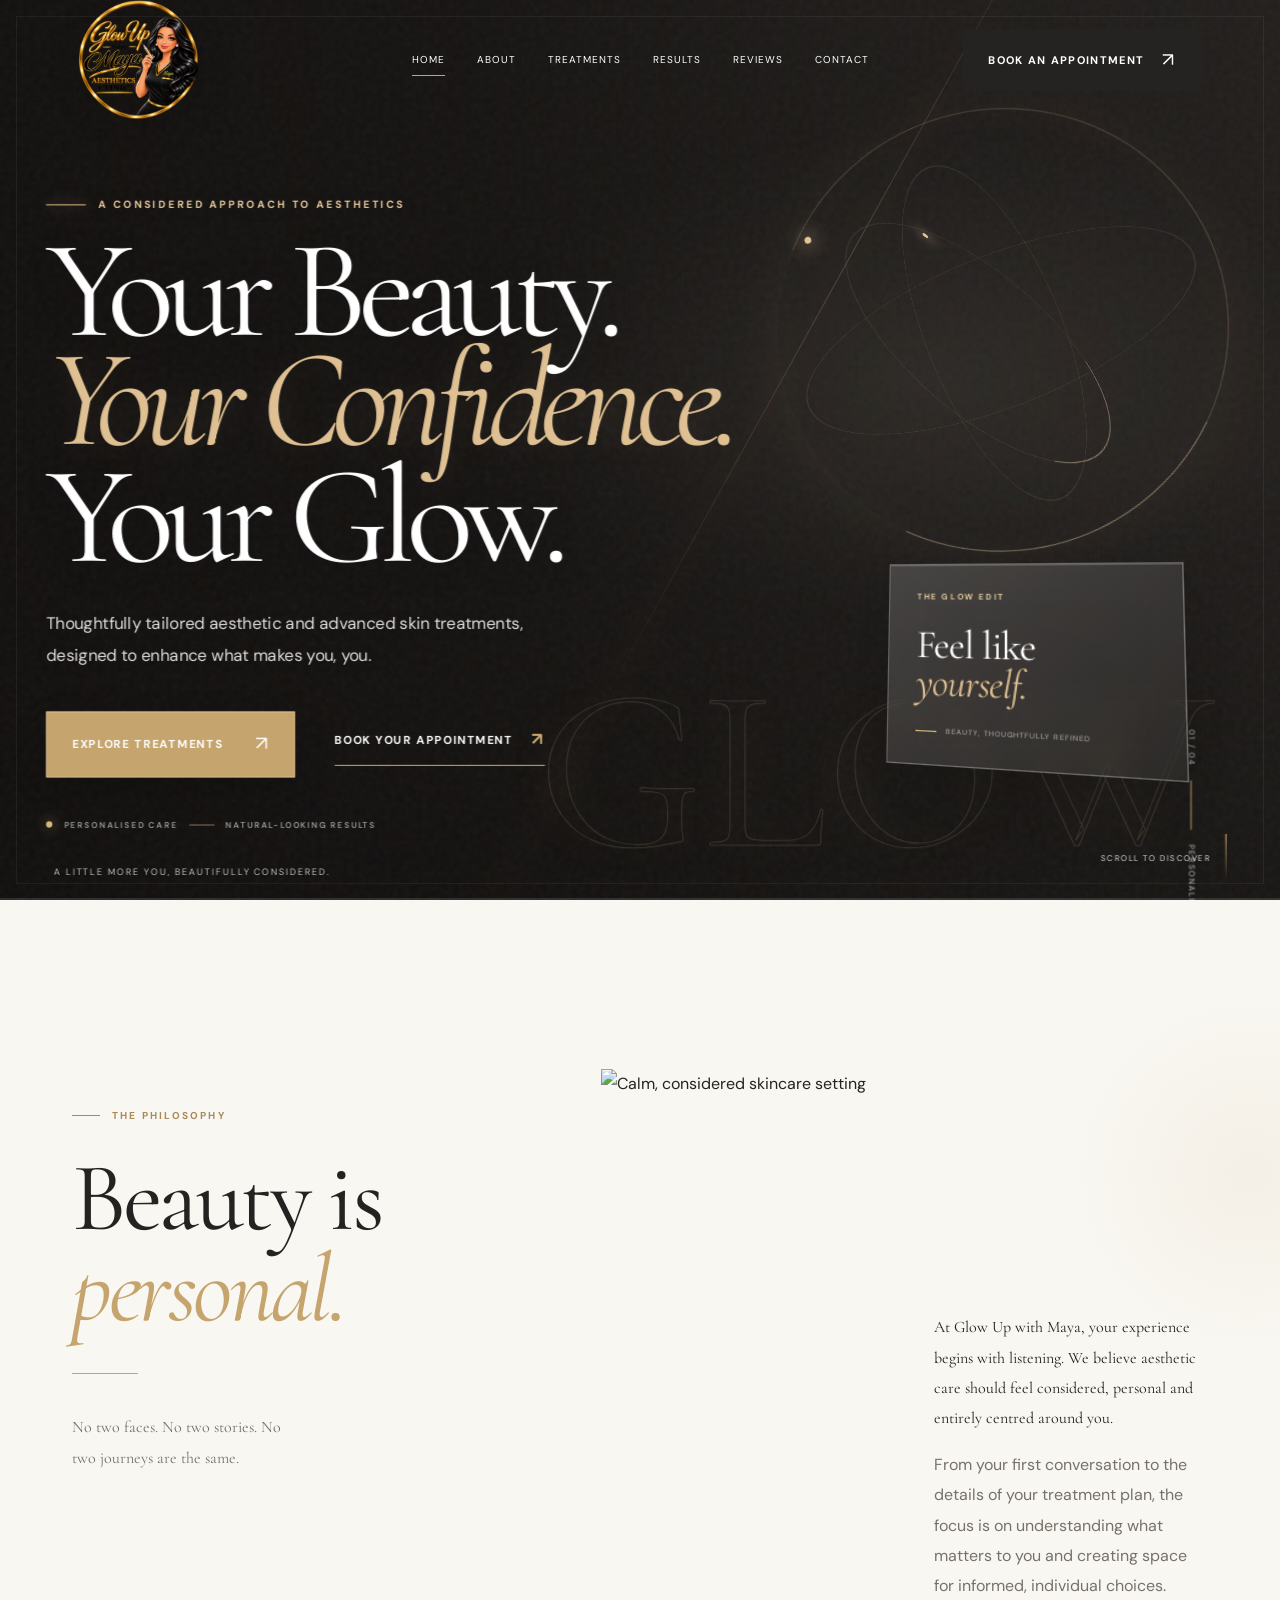
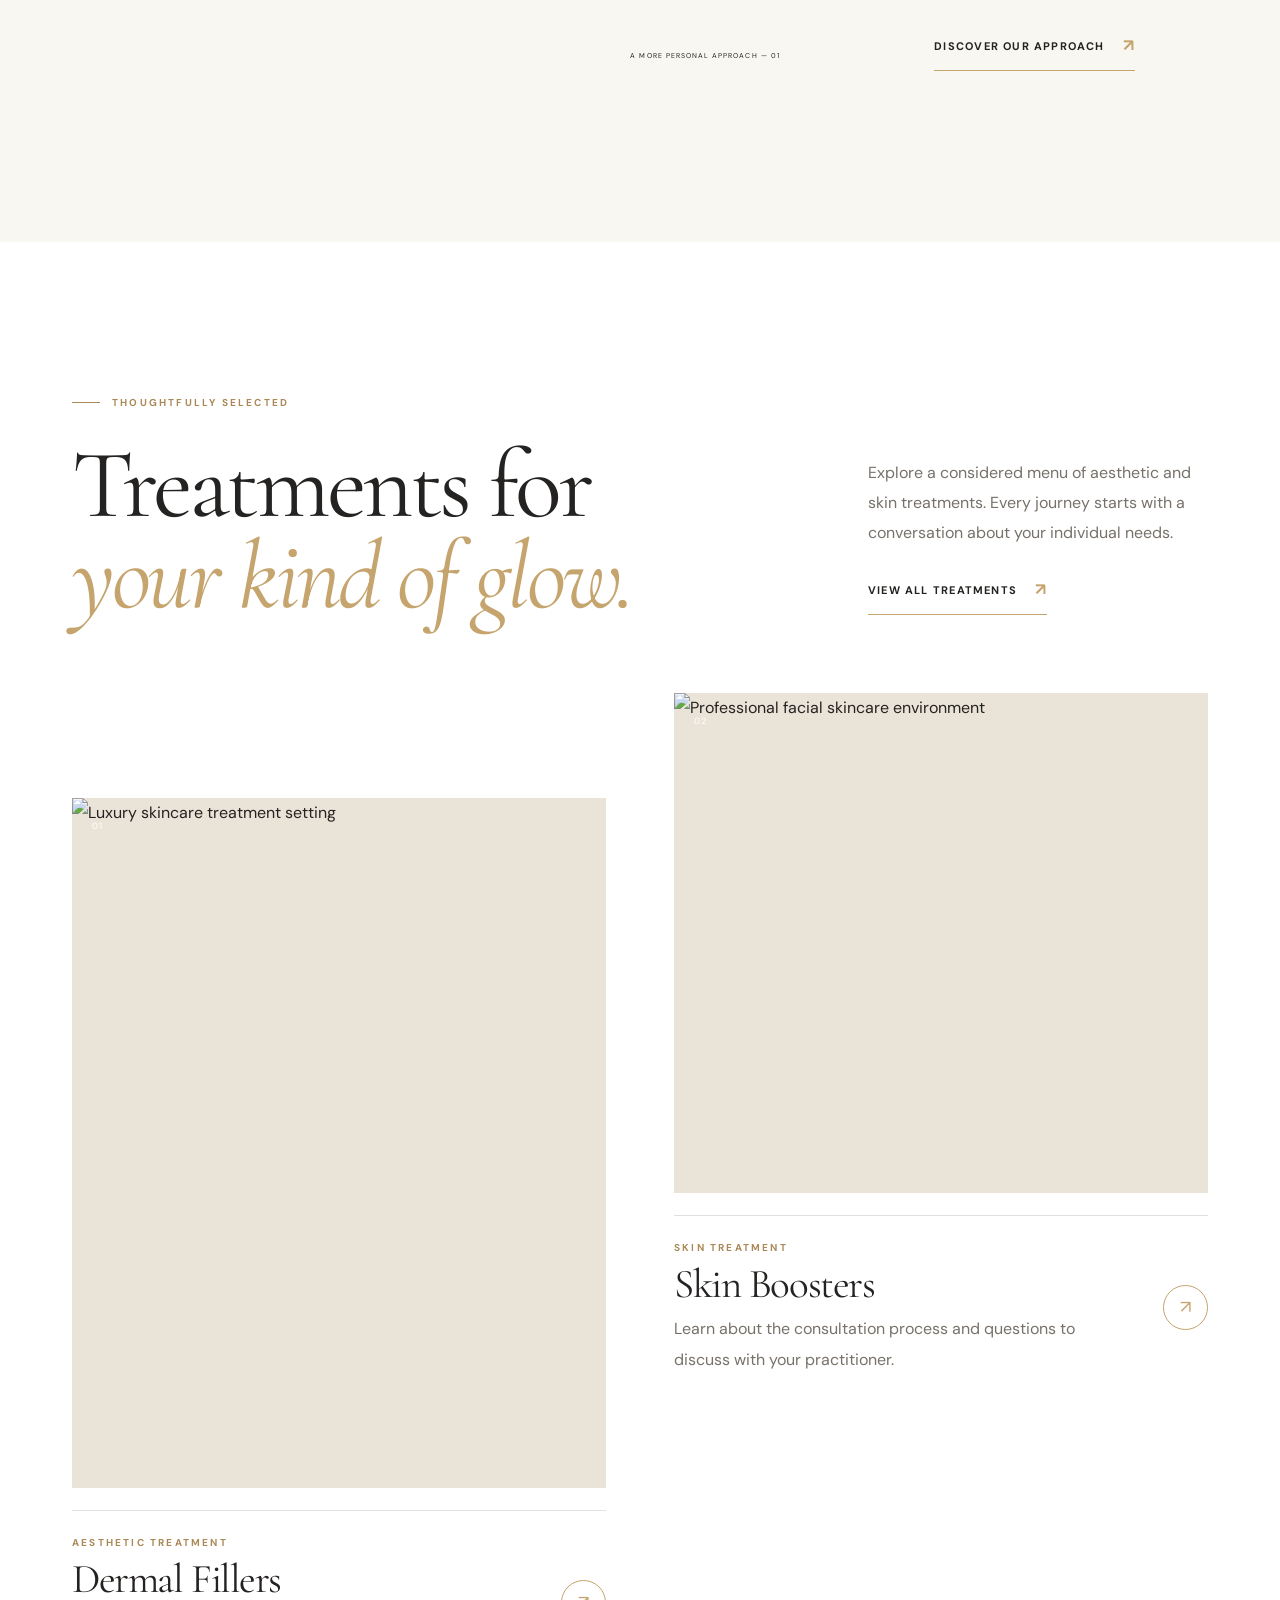
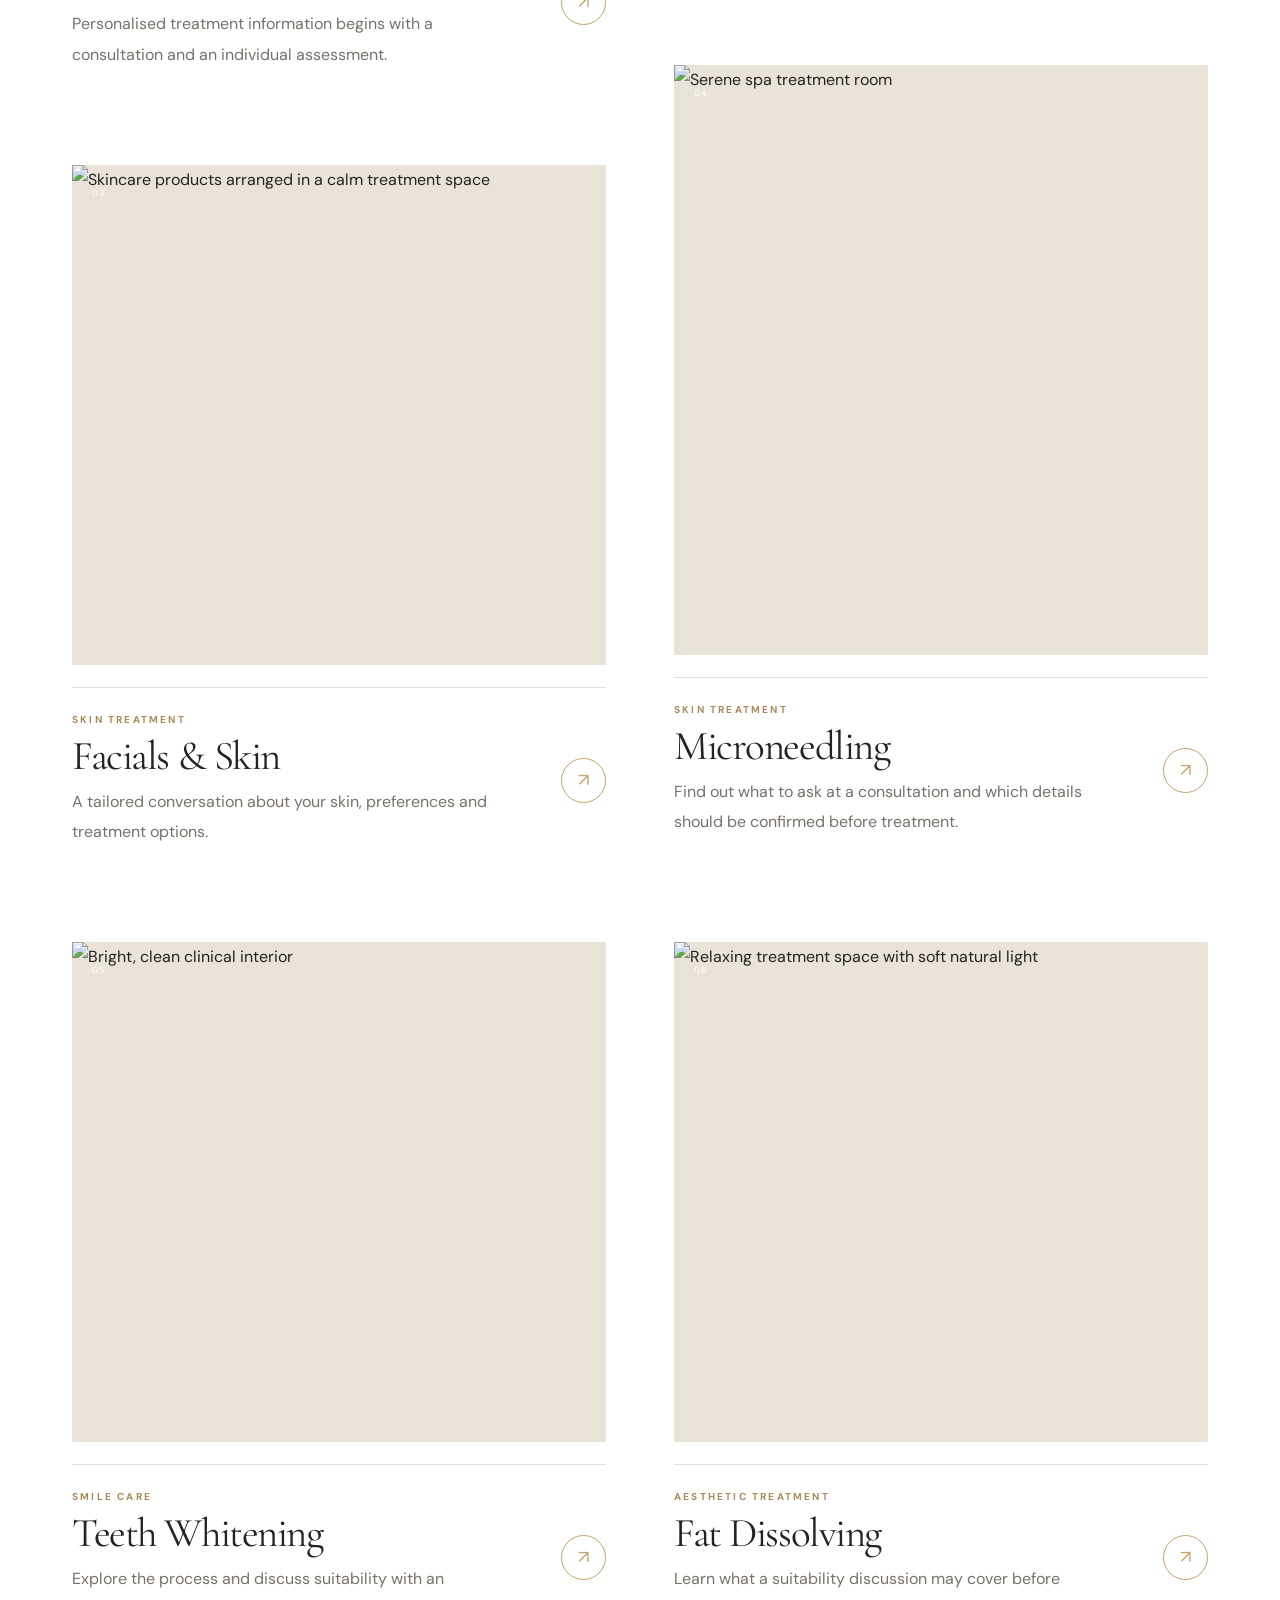
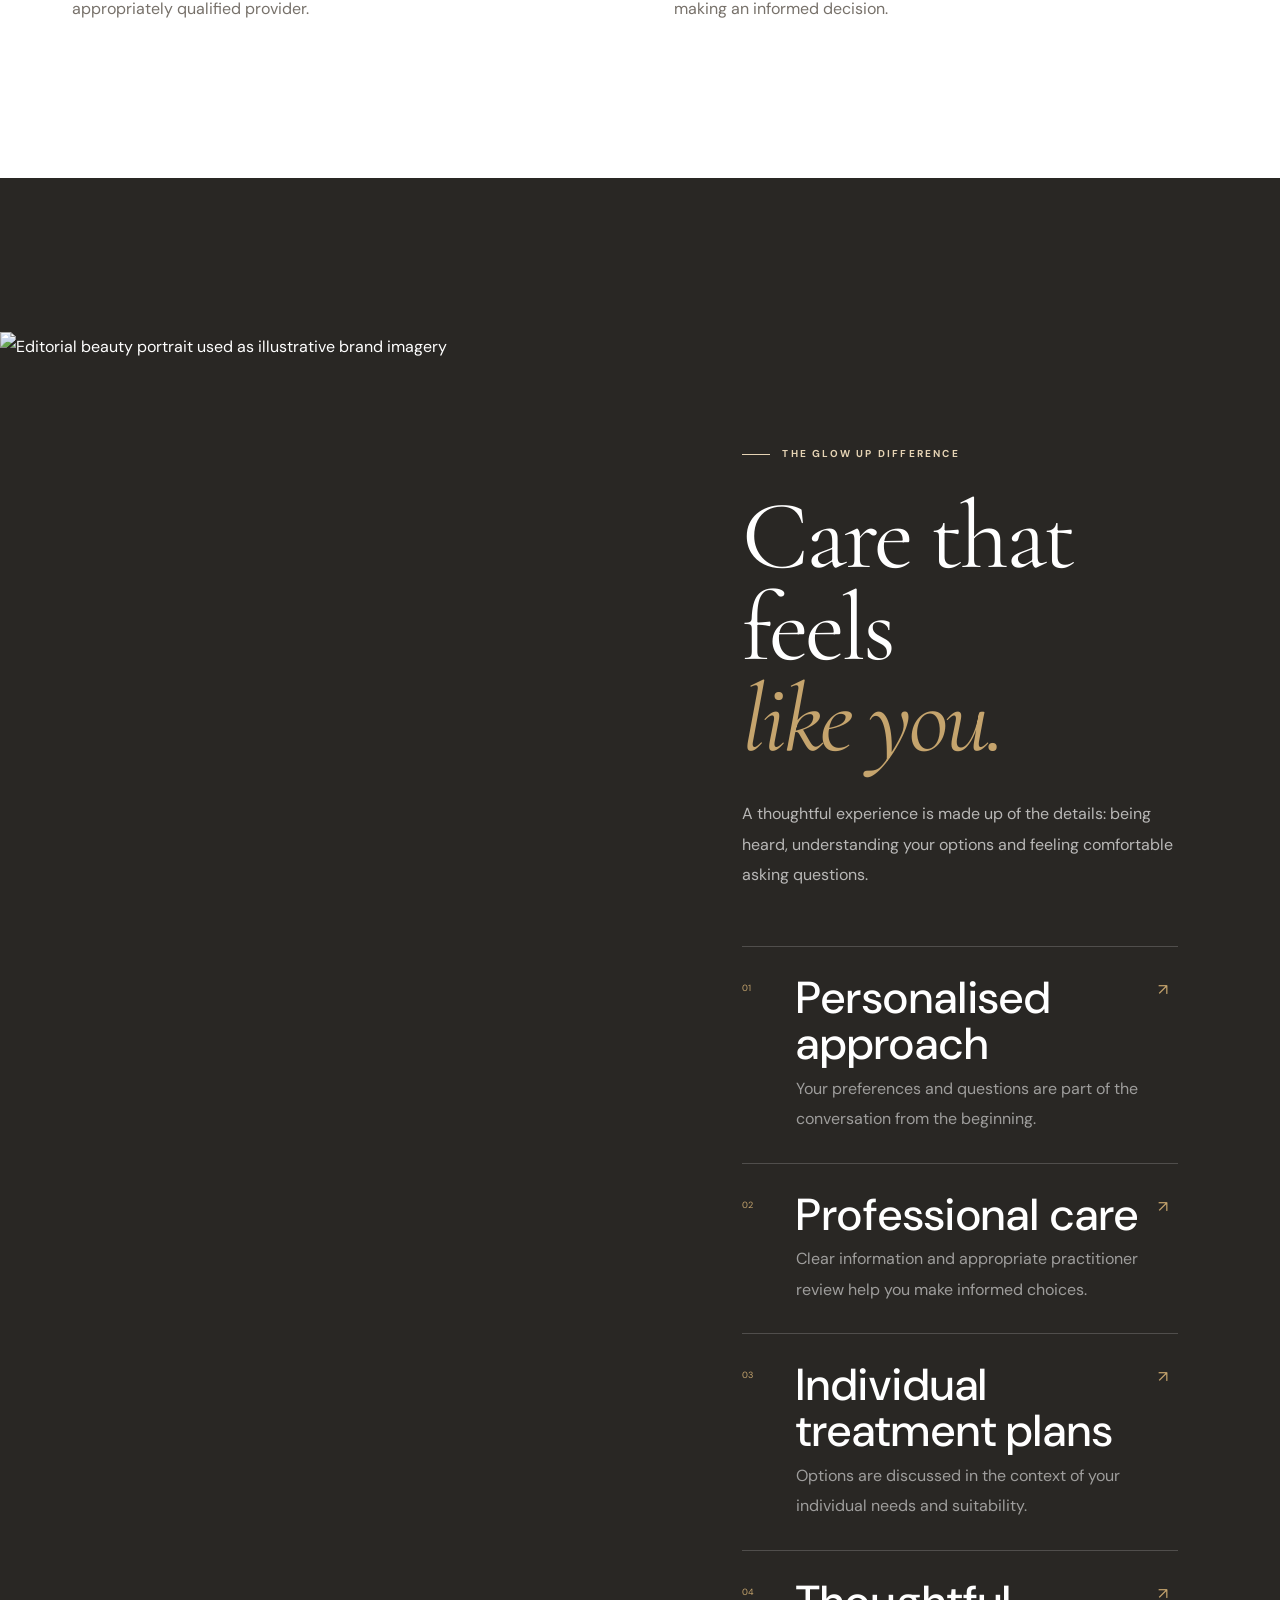
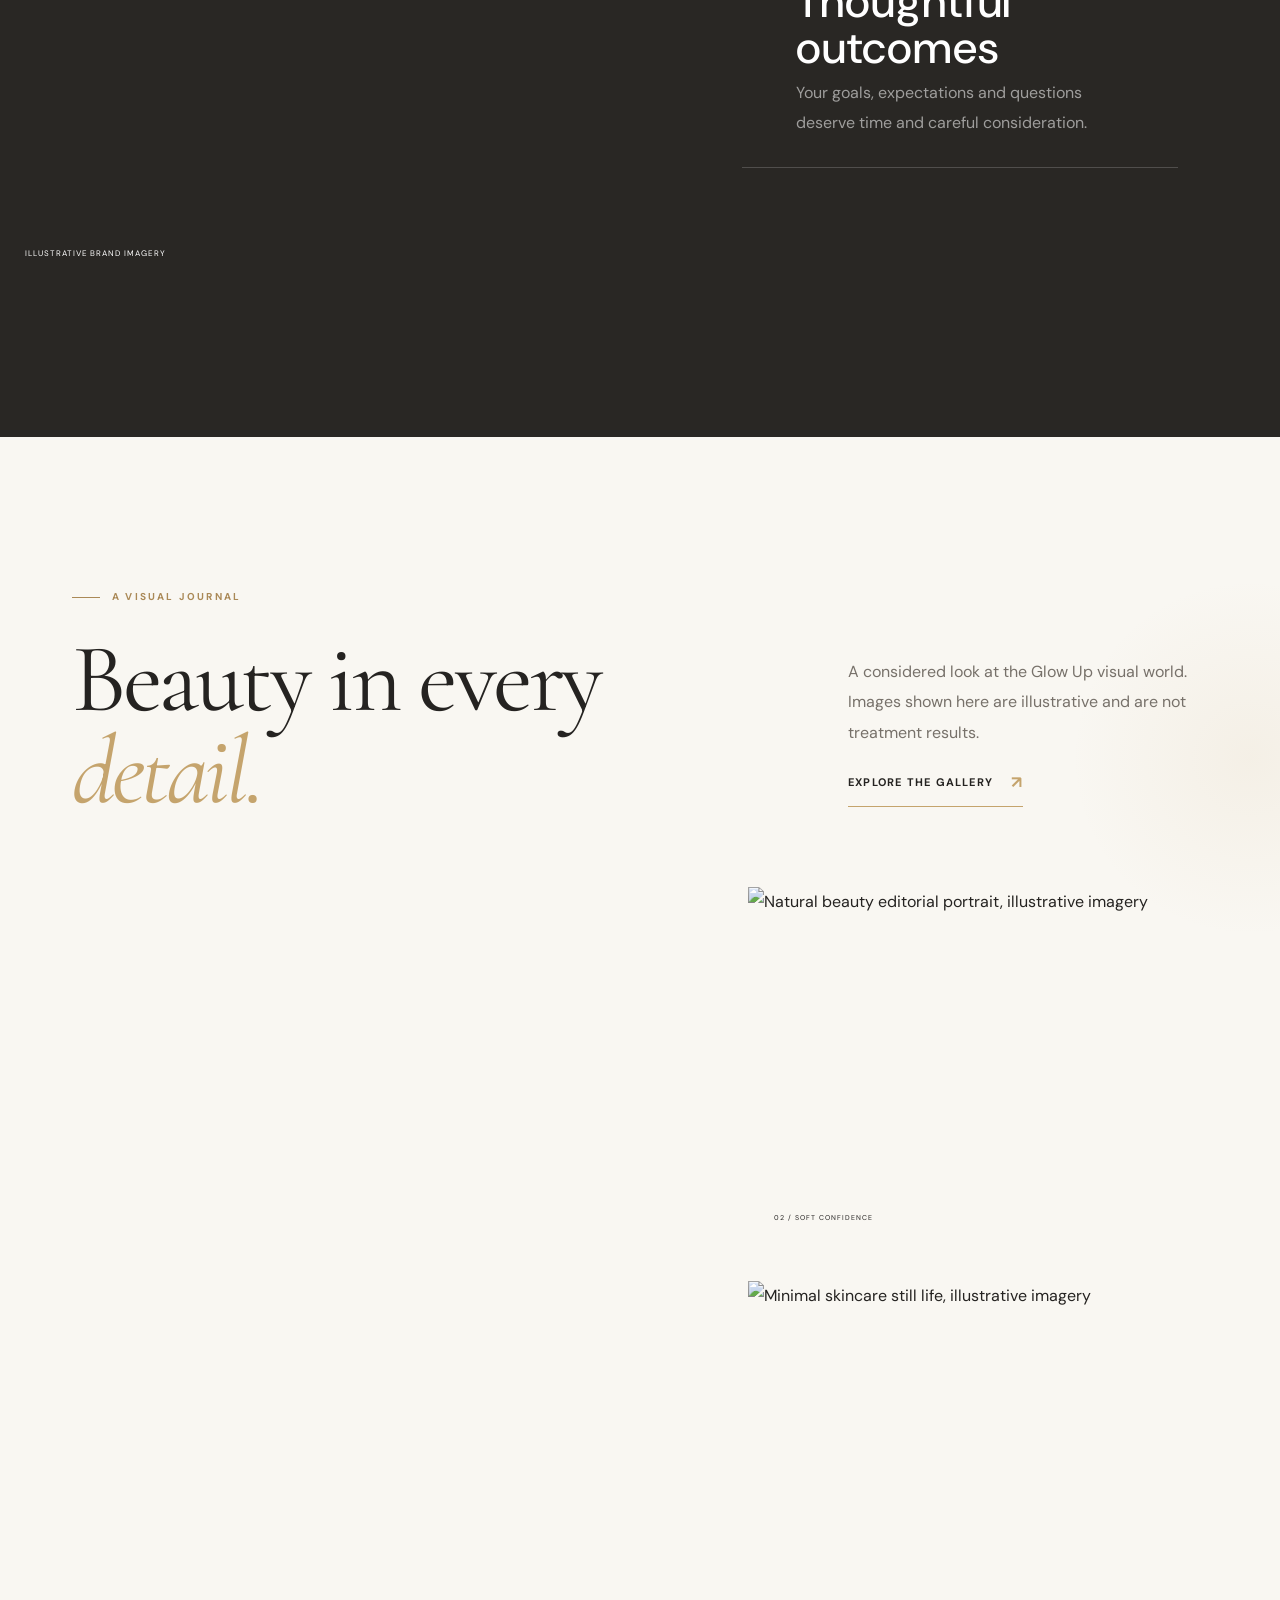
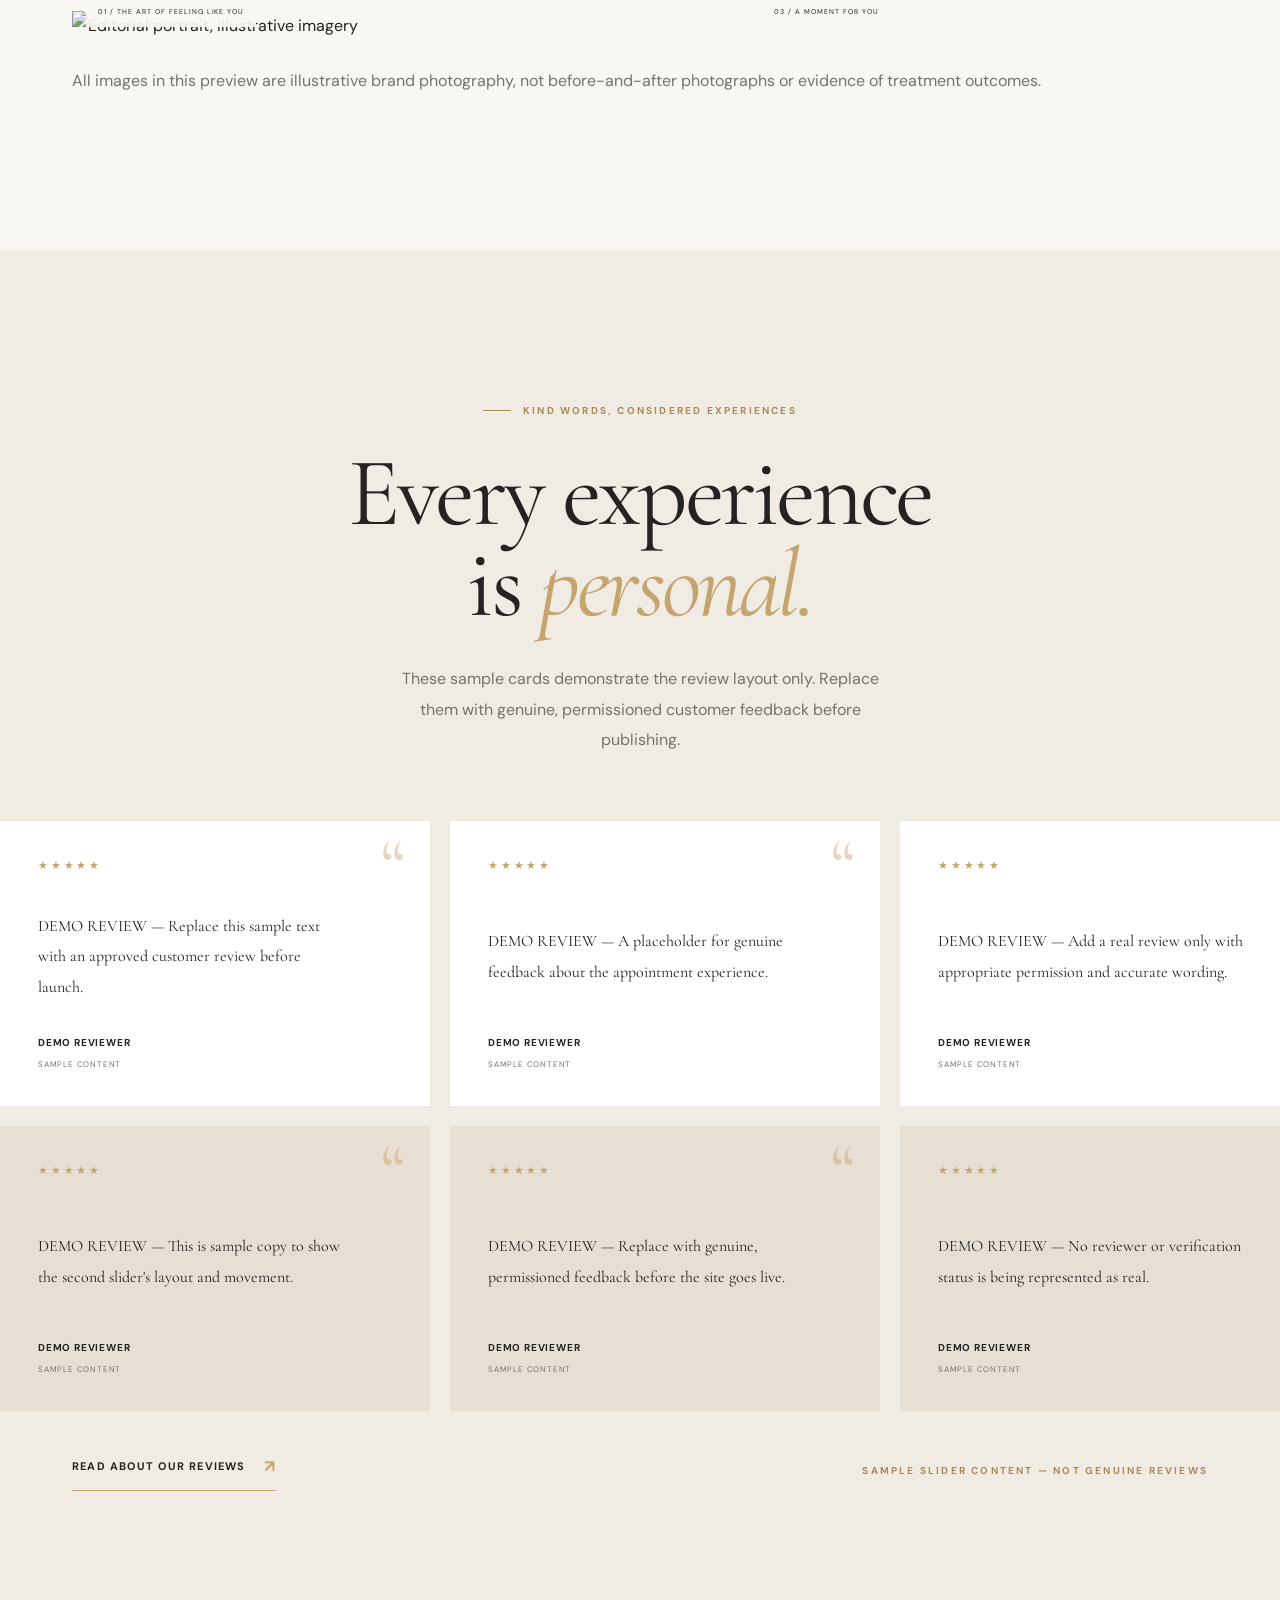
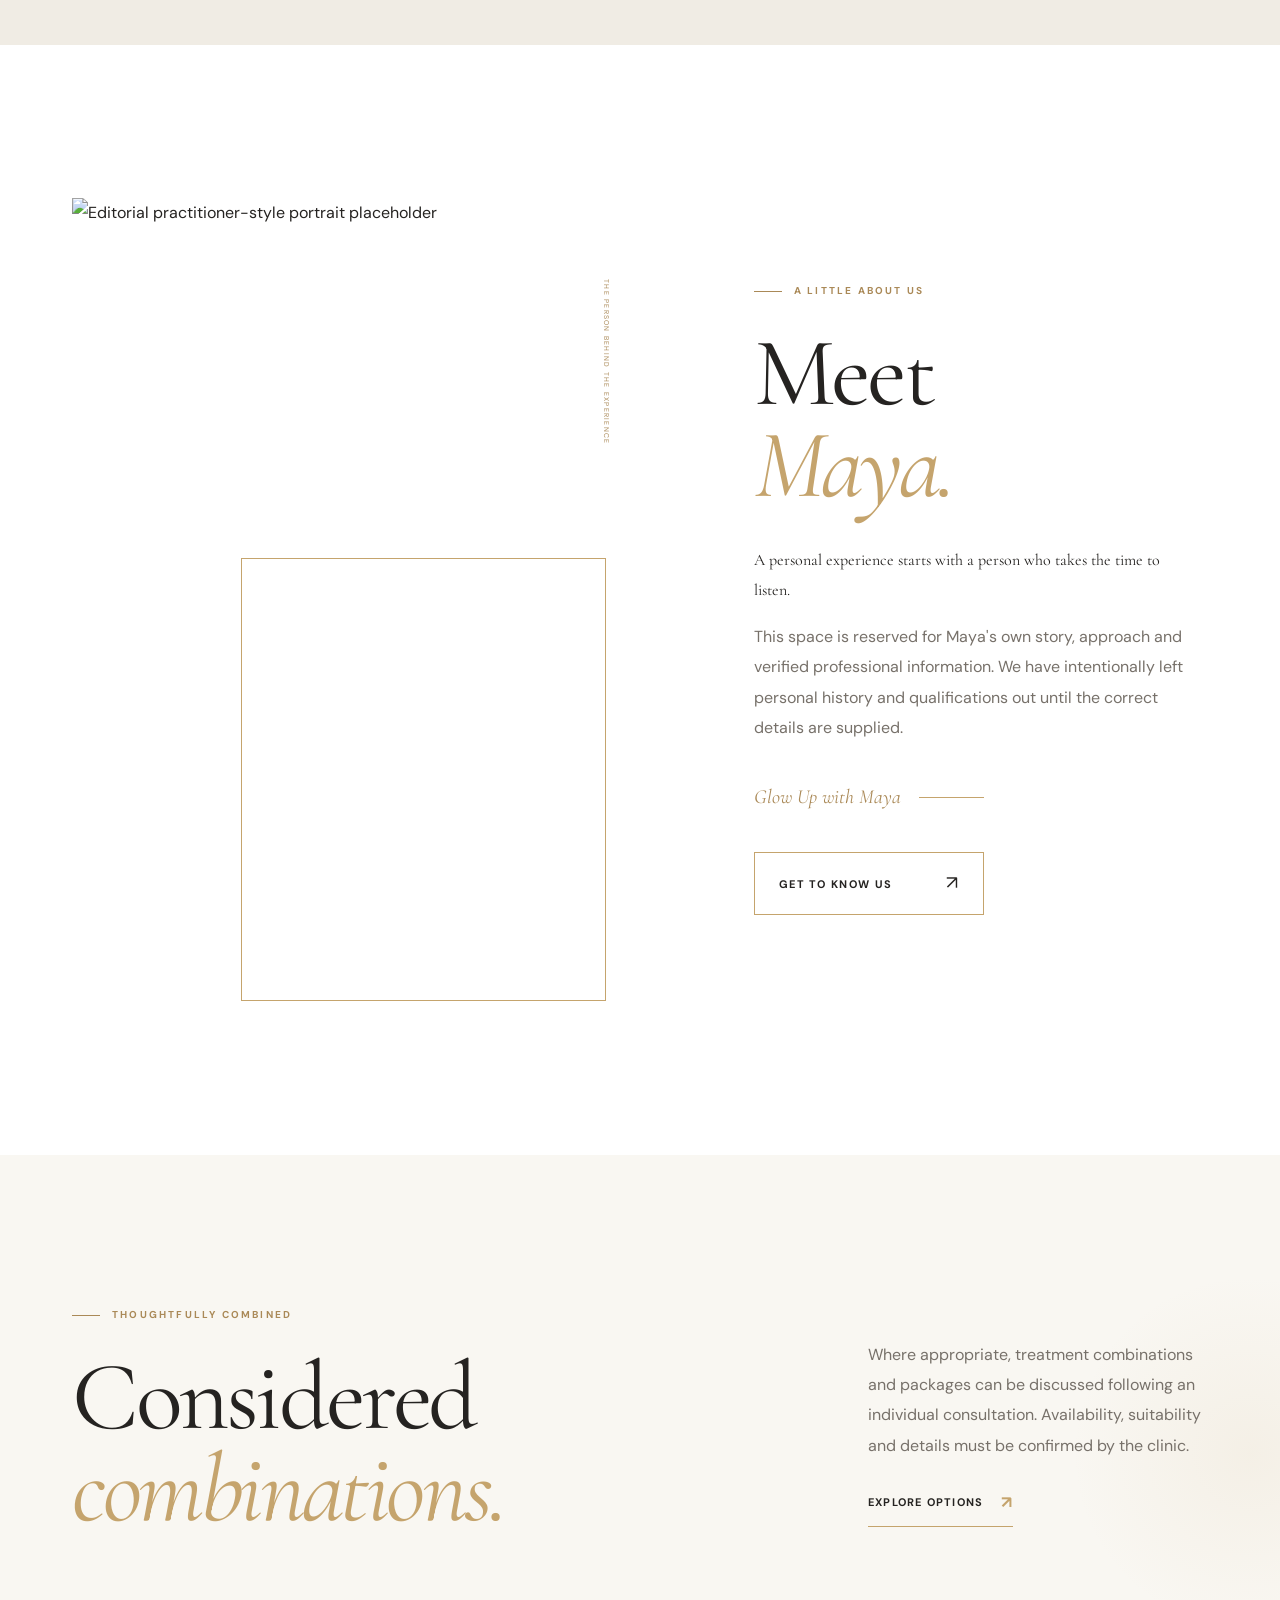
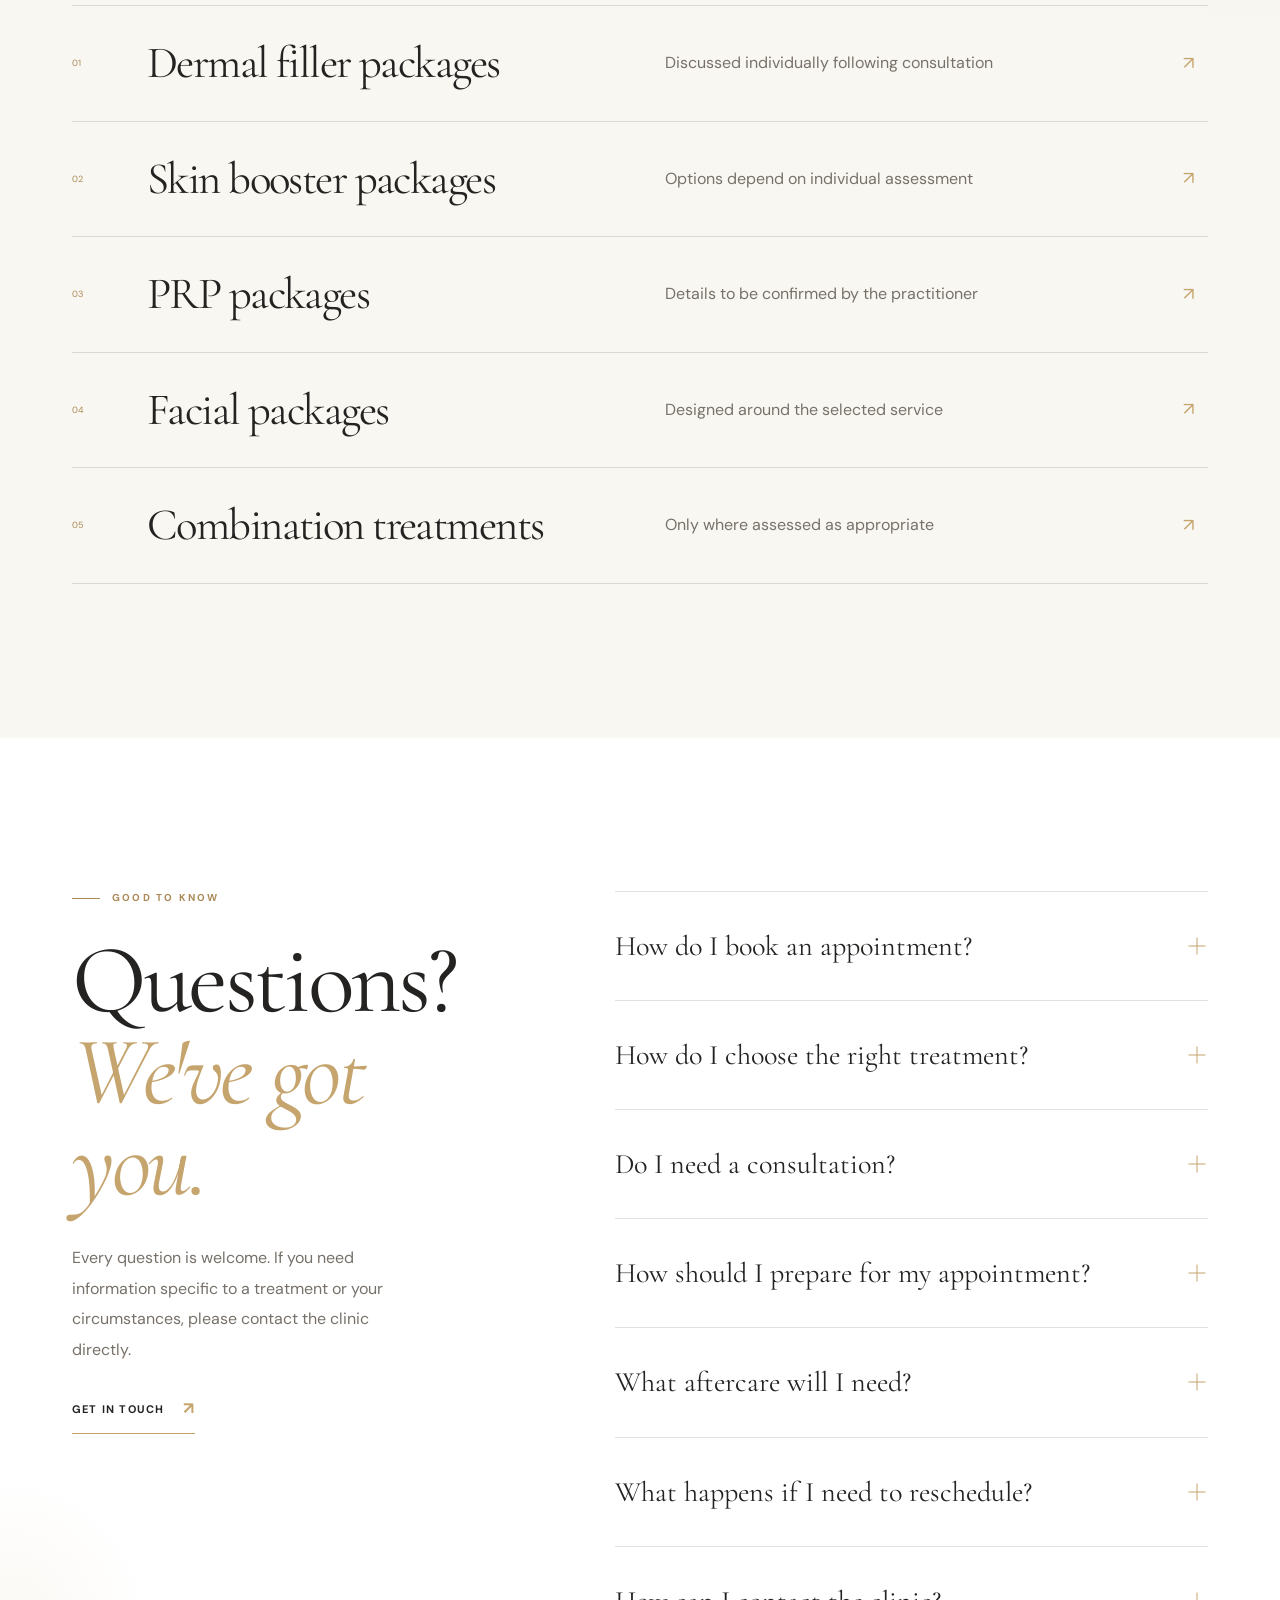
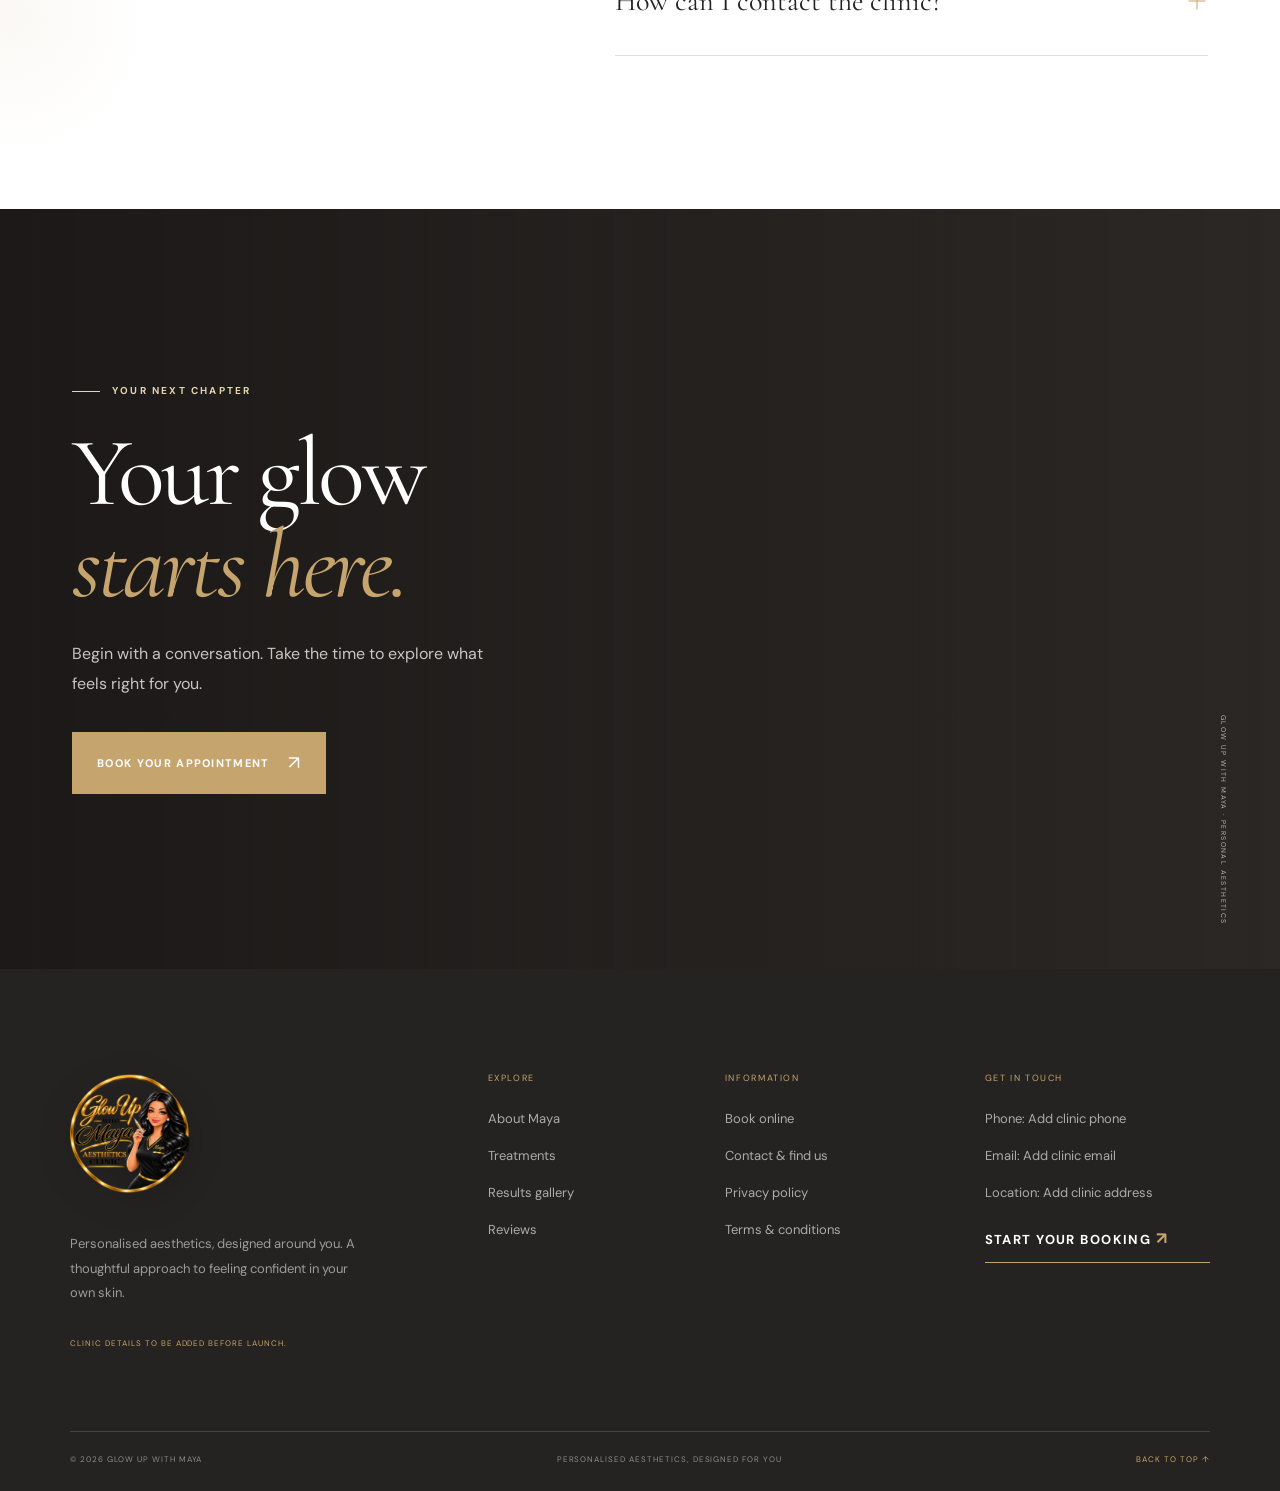
==== commit 88b87b93: "iniatl commit" ====
--- a/index.html
+++ b/index.html
@@ -6,10 +6,11 @@
   <title>Glow Up with Maya | Personalised Aesthetics</title>
   <meta name="description" content="Personalised aesthetics and skin treatments, thoughtfully designed around you. Discover Glow Up with Maya.">
   <meta name="theme-color" content="#f9f7f2">
+  <link rel="icon" href="Logo.png" type="image/png">
   <meta property="og:type" content="website">
   <meta property="og:title" content="Glow Up with Maya | Personalised Aesthetics">
   <meta property="og:description" content="Personalised aesthetics and skin treatments, thoughtfully designed around you. Discover Glow Up with Maya.">
-  <meta property="og:image" content="https://images.unsplash.com/photo-1524504388940-b1c1722653e1?auto=format&fit=crop&w=1200&q=85">
+  <meta property="og:image" content="Logo.png">
   <link rel="preconnect" href="https://fonts.googleapis.com">
   <link rel="preconnect" href="https://fonts.gstatic.com" crossorigin>
   <link href="https://fonts.googleapis.com/css2?family=Cormorant+Garamond:wght@400;500;600;700&family=DM+Sans:wght@400;500;600;700&display=swap" rel="stylesheet">
@@ -21,19 +22,17 @@
 </head>
 <body id="top" data-page="home">
   <div class="page-loader" aria-hidden="true">
-    <div class="loader-emblem">G<span>U</span></div>
-    <span class="loader-wordmark">GLOW UP <i>WITH</i> MAYA</span>
+    <img class="loader-logo" src="Logo.png" alt="Glow Up with Maya logo" style="width: 120px;">
     <span class="loader-caption">A MOMENT FOR YOUR GLOW</span>
     <div class="loader-progress"><span class="loader-progress-fill"></span></div>
-    <span class="loader-percent">00 — 100</span>
+    <span class="loader-percent">00 / 100</span>
   </div>
   <div class="cursor-dot" aria-hidden="true"></div>
   <div class="cursor-ring" aria-hidden="true"><span class="cursor-label">VIEW</span></div>
 
 <header class="site-header" id="siteHeader">
-  <a class="brand" href="index.html" aria-label="Glow Up with Maya home">
-    <span class="brand-mark">G<span>U</span></span>
-    <span class="brand-copy"><strong>GLOW UP <i>WITH</i> MAYA</strong><small>PERSONALISED AESTHETICS</small></span>
+  <a class="brand brand-logo" href="index.html" aria-label="Glow Up with Maya home">
+    <img class="brand-logo-image" src="Logo.png" alt="Glow Up with Maya logo">
   </a>
   <button class="menu-toggle" aria-label="Open navigation" aria-expanded="false" aria-controls="primaryNav">
     <span></span><span></span>
@@ -196,9 +195,8 @@
 <footer class="site-footer">
   <div class="footer-main">
     <div class="footer-brand-block">
-      <a class="brand brand-footer" href="index.html">
-        <span class="brand-mark">G<span>U</span></span>
-        <span class="brand-copy"><strong>GLOW UP <i>WITH</i> MAYA</strong><small>PERSONALISED AESTHETICS</small></span>
+      <a class="brand brand-logo brand-footer" href="index.html">
+        <img class="brand-logo-image" src="Logo.png" alt="Glow Up with Maya logo">
       </a>
       <p>Personalised aesthetics, designed around you. A thoughtful approach to feeling confident in your own skin.</p>
       <span class="footer-note">Clinic details to be added before launch.</span>
--- a/css/style.css
+++ b/css/style.css
@@ -1,173 +1,2693 @@
-:root{--white:#fff;--ivory:#f9f7f2;--gold:#c5a46d;--gold-dark:#aa8957;--beige:#eae3d8;--ink:#252321;--muted:#77716a;--line:rgba(37,35,33,.14);--serif:"Cormorant Garamond",Georgia,serif;--sans:"DM Sans",Arial,sans-serif;--wrap: min(1440px, calc(100% - 112px));--ease:cubic-bezier(.22,.61,.36,1)}
-*{box-sizing:border-box}html{scroll-behavior:smooth;scroll-padding-top:90px}body{margin:0;background:var(--ivory);color:var(--ink);font-family:var(--sans);font-size:14px;line-height:1.75;-webkit-font-smoothing:antialiased}body.is-loading{overflow:hidden}img{display:block;max-width:100%;width:100%;object-fit:cover}a{color:inherit;text-decoration:none}button,input,textarea,select{font:inherit}button{color:inherit}.page-wrap{width:var(--wrap);margin-inline:auto}.section-pad{padding:clamp(90px,10vw,160px) 0}.eyebrow{font-size:9px;letter-spacing:.2em;text-transform:uppercase;font-weight:700;color:var(--gold-dark);display:flex;align-items:center;gap:12px;margin:0 0 25px}.eyebrow>span{width:28px;height:1px;background:currentColor;display:inline-block}.light-eyebrow{color:#e5d3b4}h1,h2,h3,p{margin-top:0}h1,h2,h3{font-family:var(--serif);font-weight:400;line-height:.98;letter-spacing:-.035em}h1 em,h2 em,h3 em{font-weight:400;color:var(--gold);font-style:italic}h2{font-size:clamp(54px,6.2vw,96px);margin-bottom:32px}h3{font-size:clamp(28px,3vw,42px)}.large-copy{font-family:var(--serif);font-size:clamp(24px,2.5vw,36px);line-height:1.22;color:var(--ink)}.gold-rule{width:66px;height:1px;background:var(--gold);margin:38px 0}.text-link,.underlined-link{display:inline-flex;align-items:center;gap:18px;font-size:10px;font-weight:700;letter-spacing:.11em;text-transform:uppercase;padding-bottom:8px;border-bottom:1px solid var(--gold);transition:gap .35s var(--ease),color .3s}.text-link span,.underlined-link span{font-size:17px;color:var(--gold)}.text-link:hover,.underlined-link:hover{gap:26px;color:var(--gold-dark)}.button{display:inline-flex;align-items:center;justify-content:space-between;gap:32px;min-width:210px;padding:17px 21px;font-size:9px;letter-spacing:.14em;text-transform:uppercase;font-weight:700;border:1px solid transparent;transition:background .35s,color .35s,border-color .35s,transform .35s;position:relative;overflow:hidden}.button b{font-size:17px;font-weight:400;transition:transform .35s}.button:hover b{transform:translate(3px,-3px)}.button-dark{background:var(--ink);color:white}.button-dark:hover{background:var(--gold-dark)}.button-gold{background:var(--gold);color:#fff}.button-gold:hover{background:#b18d58}.button-outline{border-color:var(--gold);color:var(--ink);background:transparent}.button-outline:hover{background:var(--ink);color:white;border-color:var(--ink)}.page-loader{position:fixed;inset:0;background:var(--ivory);z-index:9999;display:flex;align-items:center;justify-content:center;flex-direction:column;gap:20px;transition:opacity .7s,visibility .7s}.page-loader.is-hidden{opacity:0;visibility:hidden}.loader-wordmark{font-family:var(--serif);font-size:24px;letter-spacing:.1em}.loader-wordmark i{font-size:10px;font-style:normal;color:var(--gold)}.loader-line{width:110px;height:1px;background:var(--beige);position:relative;overflow:hidden}.loader-line:after{content:"";position:absolute;inset:0;background:var(--gold);transform:translateX(-100%);animation:loader 1.1s var(--ease) forwards}@keyframes loader{to{transform:translateX(0)}}
-.site-header{position:absolute;top:0;left:0;width:100%;height:104px;z-index:1000;display:grid;grid-template-columns:1fr auto 1fr;align-items:center;padding:0 5.5%;color:#fff;transition:background .4s,color .4s,height .4s,box-shadow .4s}.site-header.is-scrolled{position:fixed;height:82px;background:rgba(249,247,242,.94);color:var(--ink);backdrop-filter:blur(16px);box-shadow:0 1px 0 rgba(37,35,33,.08)}.brand{display:flex;align-items:center;gap:12px;width:max-content}.brand-mark{width:38px;height:38px;border:1px solid currentColor;border-radius:50%;display:grid;place-items:center;font-family:var(--serif);font-size:20px;line-height:1;position:relative}.brand-mark span{color:var(--gold);font-style:italic}.brand-copy{display:flex;flex-direction:column;line-height:1.2}.brand-copy strong{font-size:10px;letter-spacing:.14em;font-weight:600}.brand-copy i{font-style:normal;color:var(--gold);font-size:8px}.brand-copy small{font-size:7px;letter-spacing:.24em;margin-top:5px;opacity:.75}.primary-nav{display:flex;align-items:center;gap:clamp(18px,2.2vw,36px)}.primary-nav a{font-size:9px;letter-spacing:.1em;text-transform:uppercase;position:relative;padding:9px 0}.primary-nav a:after{content:"";position:absolute;left:0;bottom:2px;width:100%;height:1px;background:var(--gold);transform:scaleX(0);transform-origin:right;transition:transform .35s}.primary-nav a:hover:after,.primary-nav a.is-active:after{transform:scaleX(1);transform-origin:left}.header-cta{justify-self:end;min-width:190px;padding:13px 17px}.menu-toggle{display:none}.hero{height:100svh;min-height:700px;position:relative;overflow:hidden;color:#fff;background:#302b27;isolation:isolate}.hero-image-layer{position:absolute;inset:-5%;background-image:url("https://images.unsplash.com/photo-1524504388940-b1c1722653e1?auto=format&fit=crop&w=2200&q=90");background-size:cover;background-position:center 34%;z-index:-3;transform:scale(1.03)}.hero-wash{position:absolute;inset:0;background:linear-gradient(90deg,rgba(22,20,19,.8) 0%,rgba(22,20,19,.58) 43%,rgba(22,20,19,.08) 100%),linear-gradient(0deg,rgba(22,20,19,.35),transparent 38%);z-index:-2}.hero-grain{position:absolute;inset:0;opacity:.12;pointer-events:none;background-image:url("data:image/svg+xml,%3Csvg viewBox='0 0 180 180' xmlns='http://www.w3.org/2000/svg'%3E%3Cfilter id='n'%3E%3CfeTurbulence type='fractalNoise' baseFrequency='.8' numOctaves='4' stitchTiles='stitch'/%3E%3C/filter%3E%3Crect width='100%25' height='100%25' filter='url(%23n)' opacity='.35'/%3E%3C/svg%3E")}.hero-inner{height:100%;display:flex;align-items:center;position:relative;z-index:2}.hero-copy{padding-top:60px;max-width:760px}.hero h1{font-size:clamp(76px,9vw,140px);line-height:.82;letter-spacing:-.055em;margin:0 0 34px}.hero h1 em{color:#d7bc91}.hero-lede{max-width:410px;color:rgba(255,255,255,.78);font-size:14px;line-height:1.9;margin-bottom:36px}.hero-actions{display:flex;align-items:center;gap:35px}.hero .underlined-link{color:#fff}.hero-side-note{position:absolute;right:0;top:47%;display:flex;align-items:center;gap:14px;writing-mode:vertical-rl;font-size:8px;letter-spacing:.18em;color:rgba(255,255,255,.72)}.hero-side-note i{height:48px;width:1px;background:var(--gold)}.hero-bottom{position:absolute;bottom:36px;left:50%;transform:translateX(-50%);display:flex;justify-content:space-between;align-items:end;color:rgba(255,255,255,.7);font-size:8px;letter-spacing:.16em;text-transform:uppercase}.scroll-cue{display:flex;align-items:center;gap:14px}.scroll-cue i{width:1px;height:46px;background:linear-gradient(var(--gold),transparent);display:block}.hero-outline{position:absolute;right:4%;bottom:2%;font-family:var(--serif);font-size:clamp(110px,19vw,300px);line-height:.7;color:transparent;-webkit-text-stroke:1px rgba(255,255,255,.12);pointer-events:none;z-index:-1}
-.brand-intro{position:relative;z-index:3;background:var(--ivory);clip-path:inset(0 0 0 0);}.intro-grid{display:grid;grid-template-columns:.8fr 1.2fr;gap:10%;align-items:start}.intro-heading{padding-top:55px}.intro-heading h2{font-size:clamp(70px,8vw,118px)}.intro-aside{max-width:220px;font-family:var(--serif);font-size:20px;line-height:1.3;color:var(--muted)}.intro-content{display:grid;grid-template-columns:1.02fr .98fr;gap:42px;align-items:end}.intro-image-wrap{position:relative;margin-top:15px}.intro-image-wrap img{height:560px}.image-index{position:absolute;bottom:18px;left:18px;background:rgba(249,247,242,.9);padding:8px 11px;font-size:7px;letter-spacing:.15em}.intro-text{padding-bottom:18px}.intro-text p:not(.large-copy){color:var(--muted);font-size:13px;line-height:1.9;margin-bottom:28px}
-.treatments-section{background:#fff}.section-heading{margin-bottom:70px}.split-heading{display:flex;justify-content:space-between;align-items:end;gap:50px}.split-heading h2{margin-bottom:0}.heading-side{max-width:340px;padding-bottom:8px}.heading-side p{font-size:13px;color:var(--muted);line-height:1.9;margin-bottom:25px}.treatment-editorial-grid{display:grid;grid-template-columns:1fr 1fr;gap:76px 5.5%}.treatment-feature{display:block}.treatment-feature-tall{margin-top:105px}.treatment-feature-wide{margin-top:-100px}.treatment-photo{height:440px;position:relative;overflow:hidden;background:var(--beige)}.treatment-feature-tall .treatment-photo{height:620px}.treatment-feature-wide .treatment-photo{height:520px}.treatment-photo img{height:100%;transition:transform 1s var(--ease);filter:saturate(.82)}.treatment-feature:hover .treatment-photo img{transform:scale(1.045)}.photo-number{position:absolute;top:20px;left:20px;color:#fff;font-size:9px;letter-spacing:.15em}.treatment-meta{display:flex;justify-content:space-between;align-items:center;padding:22px 0 0;border-top:1px solid var(--line);margin-top:18px}.treatment-meta .eyebrow{font-size:8px;margin-bottom:8px}.treatment-meta h3{font-size:clamp(30px,3vw,44px);margin-bottom:9px}.treatment-meta p{font-size:12px;color:var(--muted);max-width:420px;margin:0}.round-arrow{width:45px;height:45px;border:1px solid var(--gold);border-radius:50%;display:grid;place-items:center;font-size:18px;color:var(--gold);flex-shrink:0;margin-left:20px;transition:background .3s,color .3s,transform .3s}.treatment-feature:hover .round-arrow{background:var(--gold);color:#fff;transform:rotate(45deg)}
-.why-section{background:#292724;color:#fff;display:grid;grid-template-columns:1fr 1fr;padding:0;min-height:900px}.why-image{position:relative;min-height:800px}.why-image img{height:100%;position:absolute;inset:0;filter:saturate(.72)}.image-disclaimer{position:absolute;bottom:22px;left:25px;color:#fff;font-size:8px;letter-spacing:.12em;text-transform:uppercase}.why-content{padding:clamp(70px,8vw,130px) clamp(45px,8vw,125px)}.why-content h2{font-size:clamp(65px,7vw,100px)}.why-lede{max-width:450px;color:rgba(255,255,255,.67);font-size:13px;line-height:1.9;margin-bottom:55px}.feature-list{border-top:1px solid rgba(255,255,255,.18)}.feature-row{display:grid;grid-template-columns:36px 1fr 20px;gap:18px;padding:23px 0;border-bottom:1px solid rgba(255,255,255,.18);align-items:start}.feature-row>span{font-size:9px;color:var(--gold);padding-top:5px}.feature-row h3{font-family:var(--sans);font-size:13px;letter-spacing:.02em;font-weight:500;margin:0 0 6px}.feature-row p{font-size:11px;color:rgba(255,255,255,.55);margin:0}.feature-row>b{color:var(--gold);font-weight:400}
-.results-preview{background:var(--ivory)}.masonry-preview{display:grid;grid-template-columns:1.12fr .88fr;grid-template-rows:300px 300px;gap:30px 7%}.masonry-preview figure{margin:0;position:relative}.masonry-preview img{height:100%;filter:saturate(.8)}.masonry-large{grid-row:span 2}.masonry-small{height:300px}.masonry-offset{margin-left:16%}.masonry-preview figcaption{position:absolute;bottom:14px;left:14px;background:rgba(249,247,242,.92);padding:8px 12px;font-size:7px;letter-spacing:.14em;text-transform:uppercase}.gallery-disclaimer{font-size:10px;color:var(--muted);margin:25px 0 0}
-.reviews-section{background:#f0ece4;overflow:hidden}.review-heading{text-align:center;max-width:720px;margin:0 auto 65px}.review-heading .eyebrow{justify-content:center}.review-heading h2{font-size:clamp(60px,7vw,100px)}.review-heading>p:last-child{color:var(--muted);max-width:510px;margin-inline:auto;font-size:12px}.review-track-wrap{display:flex;flex-direction:column;gap:20px;overflow:hidden}.review-track{display:flex;gap:20px;width:max-content;animation:marquee-left 44s linear infinite}.review-track-right{animation-name:marquee-right;animation-duration:48s}.review-track:hover{animation-play-state:paused}@keyframes marquee-left{from{transform:translateX(0)}to{transform:translateX(-50%)}}@keyframes marquee-right{from{transform:translateX(-50%)}to{transform:translateX(0)}}.review-card{width:390px;min-height:250px;background:#fff;padding:28px 32px;position:relative;display:flex;flex-direction:column;justify-content:space-between}.review-card-alt{background:#e7dfd3}.quote-mark{position:absolute;right:24px;top:6px;font-family:var(--serif);font-size:76px;line-height:1;color:rgba(197,164,109,.45)}.stars{font-size:11px;letter-spacing:.25em;color:var(--gold);margin-bottom:20px}.review-card p{font-family:var(--serif);font-size:22px;line-height:1.2;max-width:310px}.reviewer{display:flex;flex-direction:column;font-size:10px;font-weight:700;letter-spacing:.08em;text-transform:uppercase}.reviewer i{font-style:normal;font-size:8px;color:var(--muted);font-weight:400;margin-top:4px}.review-bottom{display:flex;justify-content:space-between;align-items:center;margin-top:40px}.review-bottom .eyebrow{font-size:7px;margin:0}
-.maya-section{background:#fff}.maya-grid{display:grid;grid-template-columns:1fr .85fr;gap:13%;align-items:center}.maya-photo{position:relative;padding:0 10% 8% 0}.maya-photo img{height:680px}.maya-photo:after{content:"";position:absolute;right:0;bottom:0;width:68%;height:55%;border:1px solid var(--gold);z-index:0}.maya-photo img{position:relative;z-index:1}.vertical-note{position:absolute;right:-6px;top:10%;writing-mode:vertical-rl;font-size:7px;letter-spacing:.18em;color:var(--gold-dark);z-index:2}.maya-copy h2{font-size:clamp(76px,8vw,118px)}.maya-copy .large-copy{max-width:440px}.maya-copy>p:not(.eyebrow):not(.large-copy){color:var(--muted);font-size:13px;line-height:1.9;max-width:430px}.signature-line{display:flex;align-items:center;gap:18px;margin:36px 0;font-family:var(--serif);font-style:italic;font-size:20px;color:var(--gold-dark)}.signature-line i{width:65px;height:1px;background:var(--gold)}
-.packages-section{background:var(--ivory)}.package-list{border-top:1px solid var(--line)}.package-row{display:grid;grid-template-columns:55px 1fr 1fr 25px;gap:20px;align-items:center;padding:27px 0;border-bottom:1px solid var(--line);transition:padding .3s}.package-row:hover{padding-left:12px;padding-right:12px}.package-row>span{font-size:9px;color:var(--gold-dark)}.package-row h3{font-size:clamp(25px,3vw,40px);margin:0}.package-row p{font-size:11px;color:var(--muted);margin:0}.package-row>b{font-weight:400;font-size:18px;color:var(--gold)}
-.faq-section{background:#fff}.faq-grid{display:grid;grid-template-columns:.8fr 1.2fr;gap:13%}.faq-intro h2{font-size:clamp(60px,7vw,100px)}.faq-intro>p:not(.eyebrow){max-width:330px;color:var(--muted);font-size:13px;line-height:1.9;margin-bottom:28px}.faq-list{border-top:1px solid var(--line)}.faq-item{border-bottom:1px solid var(--line)}.faq-question{width:100%;background:none;border:0;padding:23px 0;display:flex;justify-content:space-between;align-items:center;text-align:left;cursor:pointer;font-family:var(--serif);font-size:24px}.faq-question i{width:23px;height:23px;position:relative;flex-shrink:0}.faq-question i:before,.faq-question i:after{content:"";position:absolute;background:var(--gold);left:50%;top:50%;transform:translate(-50%,-50%);transition:transform .3s}.faq-question i:before{width:17px;height:1px}.faq-question i:after{height:17px;width:1px}.faq-question[aria-expanded=true] i:after{transform:translate(-50%,-50%) rotate(90deg);opacity:0}.faq-answer{display:grid;grid-template-rows:0fr;transition:grid-template-rows .35s var(--ease)}.faq-answer p{overflow:hidden;margin:0;color:var(--muted);font-size:12px;line-height:1.9;max-width:600px}.faq-item.is-open .faq-answer{grid-template-rows:1fr}.faq-item.is-open .faq-answer p{padding:0 35px 22px 0}
-.final-cta{min-height:650px;position:relative;display:flex;align-items:center;overflow:hidden;color:#fff;background:#332e2a}.final-cta-bg{position:absolute;inset:-5%;background:url("https://images.unsplash.com/photo-1529139574466-a303027c1d8b?auto=format&fit=crop&w=2000&q=90") center 35%/cover;filter:saturate(.65)}.final-cta-overlay{position:absolute;inset:0;background:linear-gradient(90deg,rgba(23,21,20,.82),rgba(23,21,20,.25))}.final-cta-content{position:relative;z-index:2;padding:110px 0}.final-cta h2{font-size:clamp(76px,9vw,130px);margin-bottom:28px}.final-cta-content>p:not(.eyebrow){color:rgba(255,255,255,.75);max-width:420px;margin-bottom:32px;font-size:13px}.cta-vertical{position:absolute;right:4%;bottom:45px;writing-mode:vertical-rl;font-size:7px;letter-spacing:.2em;color:rgba(255,255,255,.65)}
-.site-footer{background:#252321;color:#fff;padding:85px 5.5% 25px}.footer-main{max-width:1440px;margin:0 auto 75px;display:grid;grid-template-columns:1.5fr .7fr .8fr 1fr;gap:7%}.brand-footer{color:#fff}.footer-brand-block>p{max-width:290px;color:rgba(255,255,255,.55);font-size:12px;line-height:1.9;margin:28px 0 20px}.footer-note{font-size:8px;letter-spacing:.12em;text-transform:uppercase;color:var(--gold)}.footer-col h3{font-family:var(--sans);font-size:9px;letter-spacing:.18em;text-transform:uppercase;color:var(--gold);margin-bottom:24px}.footer-col>a,.footer-col p{display:block;font-size:11px;color:rgba(255,255,255,.62);margin:0 0 12px;line-height:1.7}.footer-col a:hover{color:#fff}.footer-contact .text-link{color:#fff;margin-top:16px}.footer-bottom{max-width:1440px;margin:auto;border-top:1px solid rgba(255,255,255,.15);padding-top:20px;display:flex;justify-content:space-between;gap:20px;font-size:8px;letter-spacing:.12em;text-transform:uppercase;color:rgba(255,255,255,.48)}.back-top{color:var(--gold)}
+:root {
+  --white: #fff;
+  --ivory: #f9f7f2;
+  --gold: #c5a46d;
+  --gold-dark: #aa8957;
+  --beige: #eae3d8;
+  --ink: #252321;
+  --muted: #77716a;
+  --line: rgba(37, 35, 33, 0.14);
+  --serif: "Cormorant Garamond", Georgia, serif;
+  --sans: "DM Sans", Arial, sans-serif;
+  --wrap: min(1440px, calc(100% - 112px));
+  --ease: cubic-bezier(0.22, 0.61, 0.36, 1);
+}
+* {
+  box-sizing: border-box;
+}
+html {
+  scroll-behavior: smooth;
+  scroll-padding-top: 90px;
+}
+body {
+  margin: 0;
+  background: var(--ivory);
+  color: var(--ink);
+  font-family: var(--sans);
+  font-size: 14px;
+  line-height: 1.75;
+  -webkit-font-smoothing: antialiased;
+}
+body.is-loading {
+  overflow: hidden;
+}
+img {
+  display: block;
+  max-width: 100%;
+  width: 100%;
+  object-fit: cover;
+}
+a {
+  color: inherit;
+  text-decoration: none;
+}
+button,
+input,
+textarea,
+select {
+  font: inherit;
+}
+button {
+  color: inherit;
+}
+.page-wrap {
+  width: var(--wrap);
+  margin-inline: auto;
+}
+.section-pad {
+  padding: clamp(90px, 10vw, 160px) 0;
+}
+.eyebrow {
+  font-size: 9px;
+  letter-spacing: 0.2em;
+  text-transform: uppercase;
+  font-weight: 700;
+  color: var(--gold-dark);
+  display: flex;
+  align-items: center;
+  gap: 12px;
+  margin: 0 0 25px;
+}
+.eyebrow > span {
+  width: 28px;
+  height: 1px;
+  background: currentColor;
+  display: inline-block;
+}
+.light-eyebrow {
+  color: #e5d3b4;
+}
+h1,
+h2,
+h3,
+p {
+  margin-top: 0;
+}
+h1,
+h2,
+h3 {
+  font-family: var(--serif);
+  font-weight: 400;
+  line-height: 0.98;
+  letter-spacing: -0.035em;
+}
+h1 em,
+h2 em,
+h3 em {
+  font-weight: 400;
+  color: var(--gold);
+  font-style: italic;
+}
+h2 {
+  font-size: clamp(54px, 6.2vw, 96px);
+  margin-bottom: 32px;
+}
+h3 {
+  font-size: clamp(28px, 3vw, 42px);
+}
+.large-copy {
+  font-family: var(--serif);
+  font-size: clamp(24px, 2.5vw, 36px);
+  line-height: 1.22;
+  color: var(--ink);
+}
+.gold-rule {
+  width: 66px;
+  height: 1px;
+  background: var(--gold);
+  margin: 38px 0;
+}
+.text-link,
+.underlined-link {
+  display: inline-flex;
+  align-items: center;
+  gap: 18px;
+  font-size: 10px;
+  font-weight: 700;
+  letter-spacing: 0.11em;
+  text-transform: uppercase;
+  padding-bottom: 8px;
+  border-bottom: 1px solid var(--gold);
+  transition:
+    gap 0.35s var(--ease),
+    color 0.3s;
+}
+.text-link span,
+.underlined-link span {
+  font-size: 17px;
+  color: var(--gold);
+}
+.text-link:hover,
+.underlined-link:hover {
+  gap: 26px;
+  color: var(--gold-dark);
+}
+.button {
+  display: inline-flex;
+  align-items: center;
+  justify-content: space-between;
+  gap: 32px;
+  min-width: 210px;
+  padding: 17px 21px;
+  font-size: 9px;
+  letter-spacing: 0.14em;
+  text-transform: uppercase;
+  font-weight: 700;
+  border: 1px solid transparent;
+  transition:
+    background 0.35s,
+    color 0.35s,
+    border-color 0.35s,
+    transform 0.35s;
+  position: relative;
+  overflow: hidden;
+}
+.button b {
+  font-size: 17px;
+  font-weight: 400;
+  transition: transform 0.35s;
+}
+.button:hover b {
+  transform: translate(3px, -3px);
+}
+.button-dark {
+  background: var(--ink);
+  color: white;
+}
+.button-dark:hover {
+  background: var(--gold-dark);
+}
+.button-gold {
+  background: var(--gold);
+  color: #fff;
+}
+.button-gold:hover {
+  background: #b18d58;
+}
+.button-outline {
+  border-color: var(--gold);
+  color: var(--ink);
+  background: transparent;
+}
+.button-outline:hover {
+  background: var(--ink);
+  color: white;
+  border-color: var(--ink);
+}
+.page-loader {
+  position: fixed;
+  inset: 0;
+  background: var(--ivory);
+  z-index: 9999;
+  display: flex;
+  align-items: center;
+  justify-content: center;
+  flex-direction: column;
+  gap: 20px;
+  transition:
+    opacity 0.7s,
+    visibility 0.7s;
+}
+.page-loader.is-hidden {
+  opacity: 0;
+  visibility: hidden;
+}
+.loader-wordmark {
+  font-family: var(--serif);
+  font-size: 24px;
+  letter-spacing: 0.1em;
+}
+.loader-wordmark i {
+  font-size: 10px;
+  font-style: normal;
+  color: var(--gold);
+}
+.loader-line {
+  width: 110px;
+  height: 1px;
+  background: var(--beige);
+  position: relative;
+  overflow: hidden;
+}
+.loader-line:after {
+  content: "";
+  position: absolute;
+  inset: 0;
+  background: var(--gold);
+  transform: translateX(-100%);
+  animation: loader 1.1s var(--ease) forwards;
+}
+@keyframes loader {
+  to {
+    transform: translateX(0);
+  }
+}
+.site-header {
+  position: absolute;
+  top: 0;
+  left: 0;
+  width: 100%;
+  height: 104px;
+  z-index: 1000;
+  display: grid;
+  grid-template-columns: 1fr auto 1fr;
+  align-items: center;
+  padding: 0 5.5%;
+  color: #fff;
+  transition:
+    background 0.4s,
+    color 0.4s,
+    height 0.4s,
+    box-shadow 0.4s;
+}
+.site-header.is-scrolled {
+  position: fixed;
+  height: 130px;
+  background: rgba(249, 247, 242, 0.94);
+  color: var(--ink);
+  backdrop-filter: blur(16px);
+  box-shadow: 0 1px 0 rgba(37, 35, 33, 0.08);
+}
+.brand {
+  display: flex;
+  align-items: center;
+  gap: 12px;
+  width: max-content;
+}
+.brand-mark {
+  width: 38px;
+  height: 38px;
+  border: 1px solid currentColor;
+  border-radius: 50%;
+  display: grid;
+  place-items: center;
+  font-family: var(--serif);
+  font-size: 20px;
+  line-height: 1;
+  position: relative;
+}
+.brand-mark span {
+  color: var(--gold);
+  font-style: italic;
+}
+.brand-copy {
+  display: flex;
+  flex-direction: column;
+  line-height: 1.2;
+}
+.brand-copy strong {
+  font-size: 10px;
+  letter-spacing: 0.14em;
+  font-weight: 600;
+}
+.brand-copy i {
+  font-style: normal;
+  color: var(--gold);
+  font-size: 8px;
+}
+.brand-copy small {
+  font-size: 7px;
+  letter-spacing: 0.24em;
+  margin-top: 5px;
+  opacity: 0.75;
+}
+.brand-logo {
+  display: inline-flex;
+  align-items: center;
+  justify-content: center;
+  min-width: 0;
+}
+.brand-logo-image {
+  display: block;
+  width: 120px;
+  height: 120px;
+  filter: drop-shadow(0 8px 16px rgba(0, 0, 0, 0.18));
+}
+.site-header .brand-logo-image {
+  width: 120px;
+  height: 120px;;
+}
+.site-footer .brand-logo-image {
+  width: 120px;
+  height: 120px;
+}
+.loader-logo {
+  display: block;
+  width: min(42vw, 440px);
+  height: auto;
+  filter: drop-shadow(0 12px 18px rgba(0, 0, 0, 0.16));
+}
+.primary-nav {
+  display: flex;
+  align-items: center;
+  gap: clamp(18px, 2.2vw, 36px);
+}
+.primary-nav a {
+  font-size: 9px;
+  letter-spacing: 0.1em;
+  text-transform: uppercase;
+  position: relative;
+  padding: 9px 0;
+}
+.primary-nav a:after {
+  content: "";
+  position: absolute;
+  left: 0;
+  bottom: 2px;
+  width: 100%;
+  height: 1px;
+  background: var(--gold);
+  transform: scaleX(0);
+  transform-origin: right;
+  transition: transform 0.35s;
+}
+.primary-nav a:hover:after,
+.primary-nav a.is-active:after {
+  transform: scaleX(1);
+  transform-origin: left;
+}
+.header-cta {
+  justify-self: end;
+  min-width: 190px;
+  padding: 13px 17px;
+}
+.menu-toggle {
+  display: none;
+}
+.hero {
+  height: 100svh;
+  min-height: 700px;
+  position: relative;
+  overflow: hidden;
+  color: #fff;
+  background: #302b27;
+  isolation: isolate;
+}
+.hero-image-layer {
+  position: absolute;
+  inset: -5%;
+  background-image: url("https://images.unsplash.com/photo-1524504388940-b1c1722653e1?auto=format&fit=crop&w=2200&q=90");
+  background-size: cover;
+  background-position: center 34%;
+  z-index: -3;
+  transform: scale(1.03);
+}
+.hero-wash {
+  position: absolute;
+  inset: 0;
+  background:
+    linear-gradient(
+      90deg,
+      rgba(22, 20, 19, 0.8) 0%,
+      rgba(22, 20, 19, 0.58) 43%,
+      rgba(22, 20, 19, 0.08) 100%
+    ),
+    linear-gradient(0deg, rgba(22, 20, 19, 0.35), transparent 38%);
+  z-index: -2;
+}
+.hero-grain {
+  position: absolute;
+  inset: 0;
+  opacity: 0.12;
+  pointer-events: none;
+  background-image: url("data:image/svg+xml,%3Csvg viewBox='0 0 180 180' xmlns='http://www.w3.org/2000/svg'%3E%3Cfilter id='n'%3E%3CfeTurbulence type='fractalNoise' baseFrequency='.8' numOctaves='4' stitchTiles='stitch'/%3E%3C/filter%3E%3Crect width='100%25' height='100%25' filter='url(%23n)' opacity='.35'/%3E%3C/svg%3E");
+}
+.hero-inner {
+  height: 100%;
+  display: flex;
+  align-items: center;
+  position: relative;
+  z-index: 2;
+}
+.hero-copy {
+  padding-top: 60px;
+  max-width: 760px;
+}
+.hero h1 {
+  font-size: clamp(76px, 9vw, 140px);
+  line-height: 0.82;
+  letter-spacing: -0.055em;
+  margin: 0 0 34px;
+}
+.hero h1 em {
+  color: #d7bc91;
+}
+.hero-lede {
+  max-width: 410px;
+  color: rgba(255, 255, 255, 0.78);
+  font-size: 14px;
+  line-height: 1.9;
+  margin-bottom: 36px;
+}
+.hero-actions {
+  display: flex;
+  align-items: center;
+  gap: 35px;
+}
+.hero .underlined-link {
+  color: #fff;
+}
+.hero-side-note {
+  position: absolute;
+  right: 0;
+  top: 47%;
+  display: flex;
+  align-items: center;
+  gap: 14px;
+  writing-mode: vertical-rl;
+  font-size: 8px;
+  letter-spacing: 0.18em;
+  color: rgba(255, 255, 255, 0.72);
+}
+.hero-side-note i {
+  height: 48px;
+  width: 1px;
+  background: var(--gold);
+}
+.hero-bottom {
+  position: absolute;
+  bottom: 36px;
+  left: 50%;
+  transform: translateX(-50%);
+  display: flex;
+  justify-content: space-between;
+  align-items: end;
+  color: rgba(255, 255, 255, 0.7);
+  font-size: 8px;
+  letter-spacing: 0.16em;
+  text-transform: uppercase;
+}
+.scroll-cue {
+  display: flex;
+  align-items: center;
+  gap: 14px;
+}
+.scroll-cue i {
+  width: 1px;
+  height: 46px;
+  background: linear-gradient(var(--gold), transparent);
+  display: block;
+}
+.hero-outline {
+  position: absolute;
+  right: 4%;
+  bottom: 2%;
+  font-family: var(--serif);
+  font-size: clamp(110px, 19vw, 300px);
+  line-height: 0.7;
+  color: transparent;
+  -webkit-text-stroke: 1px rgba(255, 255, 255, 0.12);
+  pointer-events: none;
+  z-index: -1;
+}
+.brand-intro {
+  position: relative;
+  z-index: 3;
+  background: var(--ivory);
+  clip-path: inset(0 0 0 0);
+}
+.intro-grid {
+  display: grid;
+  grid-template-columns: 0.8fr 1.2fr;
+  gap: 10%;
+  align-items: start;
+}
+.intro-heading {
+  padding-top: 55px;
+}
+.intro-heading h2 {
+  font-size: clamp(70px, 8vw, 118px);
+}
+.intro-aside {
+  max-width: 220px;
+  font-family: var(--serif);
+  font-size: 20px;
+  line-height: 1.3;
+  color: var(--muted);
+}
+.intro-content {
+  display: grid;
+  grid-template-columns: 1.02fr 0.98fr;
+  gap: 42px;
+  align-items: end;
+}
+.intro-image-wrap {
+  position: relative;
+  margin-top: 15px;
+}
+.intro-image-wrap img {
+  height: 560px;
+}
+.image-index {
+  position: absolute;
+  bottom: 18px;
+  left: 18px;
+  background: rgba(249, 247, 242, 0.9);
+  padding: 8px 11px;
+  font-size: 7px;
+  letter-spacing: 0.15em;
+}
+.intro-text {
+  padding-bottom: 18px;
+}
+.intro-text p:not(.large-copy) {
+  color: var(--muted);
+  font-size: 13px;
+  line-height: 1.9;
+  margin-bottom: 28px;
+}
+.treatments-section {
+  background: #fff;
+}
+.section-heading {
+  margin-bottom: 70px;
+}
+.split-heading {
+  display: flex;
+  justify-content: space-between;
+  align-items: end;
+  gap: 50px;
+}
+.split-heading h2 {
+  margin-bottom: 0;
+}
+.heading-side {
+  max-width: 340px;
+  padding-bottom: 8px;
+}
+.heading-side p {
+  font-size: 13px;
+  color: var(--muted);
+  line-height: 1.9;
+  margin-bottom: 25px;
+}
+.treatment-editorial-grid {
+  display: grid;
+  grid-template-columns: 1fr 1fr;
+  gap: 76px 5.5%;
+}
+.treatment-feature {
+  display: block;
+}
+.treatment-feature-tall {
+  margin-top: 105px;
+}
+.treatment-feature-wide {
+  margin-top: -100px;
+}
+.treatment-photo {
+  height: 440px;
+  position: relative;
+  overflow: hidden;
+  background: var(--beige);
+}
+.treatment-feature-tall .treatment-photo {
+  height: 620px;
+}
+.treatment-feature-wide .treatment-photo {
+  height: 520px;
+}
+.treatment-photo img {
+  height: 100%;
+  transition: transform 1s var(--ease);
+  filter: saturate(0.82);
+}
+.treatment-feature:hover .treatment-photo img {
+  transform: scale(1.045);
+}
+.photo-number {
+  position: absolute;
+  top: 20px;
+  left: 20px;
+  color: #fff;
+  font-size: 9px;
+  letter-spacing: 0.15em;
+}
+.treatment-meta {
+  display: flex;
+  justify-content: space-between;
+  align-items: center;
+  padding: 22px 0 0;
+  border-top: 1px solid var(--line);
+  margin-top: 18px;
+}
+.treatment-meta .eyebrow {
+  font-size: 8px;
+  margin-bottom: 8px;
+}
+.treatment-meta h3 {
+  font-size: clamp(30px, 3vw, 44px);
+  margin-bottom: 9px;
+}
+.treatment-meta p {
+  font-size: 12px;
+  color: var(--muted);
+  max-width: 420px;
+  margin: 0;
+}
+.round-arrow {
+  width: 45px;
+  height: 45px;
+  border: 1px solid var(--gold);
+  border-radius: 50%;
+  display: grid;
+  place-items: center;
+  font-size: 18px;
+  color: var(--gold);
+  flex-shrink: 0;
+  margin-left: 20px;
+  transition:
+    background 0.3s,
+    color 0.3s,
+    transform 0.3s;
+}
+.treatment-feature:hover .round-arrow {
+  background: var(--gold);
+  color: #fff;
+  transform: rotate(45deg);
+}
+.why-section {
+  background: #292724;
+  color: #fff;
+  display: grid;
+  grid-template-columns: 1fr 1fr;
+  padding: 0;
+  min-height: 900px;
+}
+.why-image {
+  position: relative;
+  min-height: 800px;
+}
+.why-image img {
+  height: 100%;
+  position: absolute;
+  inset: 0;
+  filter: saturate(0.72);
+}
+.image-disclaimer {
+  position: absolute;
+  bottom: 22px;
+  left: 25px;
+  color: #fff;
+  font-size: 8px;
+  letter-spacing: 0.12em;
+  text-transform: uppercase;
+}
+.why-content {
+  padding: clamp(70px, 8vw, 130px) clamp(45px, 8vw, 125px);
+}
+.why-content h2 {
+  font-size: clamp(65px, 7vw, 100px);
+}
+.why-lede {
+  max-width: 450px;
+  color: rgba(255, 255, 255, 0.67);
+  font-size: 13px;
+  line-height: 1.9;
+  margin-bottom: 55px;
+}
+.feature-list {
+  border-top: 1px solid rgba(255, 255, 255, 0.18);
+}
+.feature-row {
+  display: grid;
+  grid-template-columns: 36px 1fr 20px;
+  gap: 18px;
+  padding: 23px 0;
+  border-bottom: 1px solid rgba(255, 255, 255, 0.18);
+  align-items: start;
+}
+.feature-row > span {
+  font-size: 9px;
+  color: var(--gold);
+  padding-top: 5px;
+}
+.feature-row h3 {
+  font-family: var(--sans);
+  font-size: 13px;
+  letter-spacing: 0.02em;
+  font-weight: 500;
+  margin: 0 0 6px;
+}
+.feature-row p {
+  font-size: 11px;
+  color: rgba(255, 255, 255, 0.55);
+  margin: 0;
+}
+.feature-row > b {
+  color: var(--gold);
+  font-weight: 400;
+}
+.results-preview {
+  background: var(--ivory);
+}
+.results-preview .split-heading {
+  align-items: flex-end;
+  gap: clamp(28px, 4vw, 72px);
+}
+.results-preview .heading-side {
+  padding-bottom: 10px;
+  max-width: 360px;
+}
+.results-preview .heading-side p {
+  margin-bottom: 18px;
+}
+.masonry-preview {
+  display: grid;
+  grid-template-columns: 1.12fr 0.88fr;
+  grid-template-rows: 300px 300px;
+  gap: 30px 7%;
+  align-items: end;
+}
+.masonry-preview figure {
+  margin: 0;
+  position: relative;
+  display: flex;
+}
+.masonry-preview img {
+  height: 100%;
+  filter: saturate(0.8);
+}
+.masonry-large {
+  grid-row: span 2;
+}
+.masonry-small {
+  height: 300px;
+}
+.masonry-offset {
+  margin-left: 16%;
+  align-self: start;
+}
+.masonry-preview figcaption {
+  position: absolute;
+  bottom: 14px;
+  left: 14px;
+  background: rgba(249, 247, 242, 0.92);
+  padding: 8px 12px;
+  font-size: 7px;
+  letter-spacing: 0.14em;
+  text-transform: uppercase;
+}
+.gallery-disclaimer {
+  font-size: 10px;
+  color: var(--muted);
+  margin: 25px 0 0;
+}
+.reviews-section {
+  background: #f0ece4;
+  overflow: hidden;
+}
+.review-heading {
+  text-align: center;
+  max-width: 720px;
+  margin: 0 auto 65px;
+}
+.review-heading .eyebrow {
+  justify-content: center;
+}
+.review-heading h2 {
+  font-size: clamp(60px, 7vw, 100px);
+}
+.review-heading > p:last-child {
+  color: var(--muted);
+  max-width: 510px;
+  margin-inline: auto;
+  font-size: 12px;
+}
+.review-track-wrap {
+  display: flex;
+  flex-direction: column;
+  gap: 20px;
+  overflow: hidden;
+}
+.review-track {
+  display: flex;
+  gap: 20px;
+  width: max-content;
+  animation: marquee-left 44s linear infinite;
+}
+.review-track-right {
+  animation-name: marquee-right;
+  animation-duration: 48s;
+}
+.review-track:hover {
+  animation-play-state: paused;
+}
+@keyframes marquee-left {
+  from {
+    transform: translateX(0);
+  }
+  to {
+    transform: translateX(-50%);
+  }
+}
+@keyframes marquee-right {
+  from {
+    transform: translateX(-50%);
+  }
+  to {
+    transform: translateX(0);
+  }
+}
+.review-card {
+  width: 390px;
+  min-height: 250px;
+  background: #fff;
+  padding: 28px 32px;
+  position: relative;
+  display: flex;
+  flex-direction: column;
+  justify-content: space-between;
+}
+.review-card-alt {
+  background: #e7dfd3;
+}
+.quote-mark {
+  position: absolute;
+  right: 24px;
+  top: 6px;
+  font-family: var(--serif);
+  font-size: 76px;
+  line-height: 1;
+  color: rgba(197, 164, 109, 0.45);
+}
+.stars {
+  font-size: 11px;
+  letter-spacing: 0.25em;
+  color: var(--gold);
+  margin-bottom: 20px;
+}
+.review-card p {
+  font-family: var(--serif);
+  font-size: 22px;
+  line-height: 1.2;
+  max-width: 310px;
+}
+.reviewer {
+  display: flex;
+  flex-direction: column;
+  font-size: 10px;
+  font-weight: 700;
+  letter-spacing: 0.08em;
+  text-transform: uppercase;
+}
+.reviewer i {
+  font-style: normal;
+  font-size: 8px;
+  color: var(--muted);
+  font-weight: 400;
+  margin-top: 4px;
+}
+.review-bottom {
+  display: flex;
+  justify-content: space-between;
+  align-items: center;
+  margin-top: 40px;
+}
+.review-bottom .eyebrow {
+  font-size: 7px;
+  margin: 0;
+}
+.maya-section {
+  background: #fff;
+}
+.maya-grid {
+  display: grid;
+  grid-template-columns: 1fr 0.85fr;
+  gap: 13%;
+  align-items: center;
+}
+.maya-photo {
+  position: relative;
+  padding: 0 10% 8% 0;
+}
+.maya-photo img {
+  height: 680px;
+}
+.maya-photo:after {
+  content: "";
+  position: absolute;
+  right: 0;
+  bottom: 0;
+  width: 68%;
+  height: 55%;
+  border: 1px solid var(--gold);
+  z-index: 0;
+}
+.maya-photo img {
+  position: relative;
+  z-index: 1;
+}
+.vertical-note {
+  position: absolute;
+  right: -6px;
+  top: 10%;
+  writing-mode: vertical-rl;
+  font-size: 7px;
+  letter-spacing: 0.18em;
+  color: var(--gold-dark);
+  z-index: 2;
+}
+.maya-copy h2 {
+  font-size: clamp(76px, 8vw, 118px);
+}
+.maya-copy .large-copy {
+  max-width: 440px;
+}
+.maya-copy > p:not(.eyebrow):not(.large-copy) {
+  color: var(--muted);
+  font-size: 13px;
+  line-height: 1.9;
+  max-width: 430px;
+}
+.signature-line {
+  display: flex;
+  align-items: center;
+  gap: 18px;
+  margin: 36px 0;
+  font-family: var(--serif);
+  font-style: italic;
+  font-size: 20px;
+  color: var(--gold-dark);
+}
+.signature-line i {
+  width: 65px;
+  height: 1px;
+  background: var(--gold);
+}
+.packages-section {
+  background: var(--ivory);
+}
+.package-list {
+  border-top: 1px solid var(--line);
+}
+.package-row {
+  display: grid;
+  grid-template-columns: 55px 1fr 1fr 25px;
+  gap: 20px;
+  align-items: center;
+  padding: 27px 0;
+  border-bottom: 1px solid var(--line);
+  transition: padding 0.3s;
+}
+.package-row:hover {
+  padding-left: 12px;
+  padding-right: 12px;
+}
+.package-row > span {
+  font-size: 9px;
+  color: var(--gold-dark);
+}
+.package-row h3 {
+  font-size: clamp(25px, 3vw, 40px);
+  margin: 0;
+}
+.package-row p {
+  font-size: 11px;
+  color: var(--muted);
+  margin: 0;
+}
+.package-row > b {
+  font-weight: 400;
+  font-size: 18px;
+  color: var(--gold);
+}
+.faq-section {
+  background: #fff;
+}
+.faq-grid {
+  display: grid;
+  grid-template-columns: 0.8fr 1.2fr;
+  gap: 13%;
+}
+.faq-intro h2 {
+  font-size: clamp(60px, 7vw, 100px);
+}
+.faq-intro > p:not(.eyebrow) {
+  max-width: 330px;
+  color: var(--muted);
+  font-size: 13px;
+  line-height: 1.9;
+  margin-bottom: 28px;
+}
+.faq-list {
+  border-top: 1px solid var(--line);
+}
+.faq-item {
+  border-bottom: 1px solid var(--line);
+}
+.faq-question {
+  width: 100%;
+  background: none;
+  border: 0;
+  padding: 23px 0;
+  display: flex;
+  justify-content: space-between;
+  align-items: center;
+  text-align: left;
+  cursor: pointer;
+  font-family: var(--serif);
+  font-size: 24px;
+}
+.faq-question i {
+  width: 23px;
+  height: 23px;
+  position: relative;
+  flex-shrink: 0;
+}
+.faq-question i:before,
+.faq-question i:after {
+  content: "";
+  position: absolute;
+  background: var(--gold);
+  left: 50%;
+  top: 50%;
+  transform: translate(-50%, -50%);
+  transition: transform 0.3s;
+}
+.faq-question i:before {
+  width: 17px;
+  height: 1px;
+}
+.faq-question i:after {
+  height: 17px;
+  width: 1px;
+}
+.faq-question[aria-expanded="true"] i:after {
+  transform: translate(-50%, -50%) rotate(90deg);
+  opacity: 0;
+}
+.faq-answer {
+  display: grid;
+  grid-template-rows: 0fr;
+  transition: grid-template-rows 0.35s var(--ease);
+}
+.faq-answer p {
+  overflow: hidden;
+  margin: 0;
+  color: var(--muted);
+  font-size: 12px;
+  line-height: 1.9;
+  max-width: 600px;
+}
+.faq-item.is-open .faq-answer {
+  grid-template-rows: 1fr;
+}
+.faq-item.is-open .faq-answer p {
+  padding: 0 35px 22px 0;
+}
+.final-cta {
+  min-height: 650px;
+  position: relative;
+  display: flex;
+  align-items: center;
+  overflow: hidden;
+  color: #fff;
+  background: #332e2a;
+}
+.final-cta-bg {
+  position: absolute;
+  inset: -5%;
+  background: url("https://images.unsplash.com/photo-1529139574466-a303027c1d8b?auto=format&fit=crop&w=2000&q=90")
+    center 35% / cover;
+  filter: saturate(0.65);
+}
+.final-cta-overlay {
+  position: absolute;
+  inset: 0;
+  background: linear-gradient(
+    90deg,
+    rgba(23, 21, 20, 0.82),
+    rgba(23, 21, 20, 0.25)
+  );
+}
+.final-cta-content {
+  position: relative;
+  z-index: 2;
+  padding: 110px 0;
+}
+.final-cta h2 {
+  font-size: clamp(76px, 9vw, 130px);
+  margin-bottom: 28px;
+}
+.final-cta-content > p:not(.eyebrow) {
+  color: rgba(255, 255, 255, 0.75);
+  max-width: 420px;
+  margin-bottom: 32px;
+  font-size: 13px;
+}
+.cta-vertical {
+  position: absolute;
+  right: 4%;
+  bottom: 45px;
+  writing-mode: vertical-rl;
+  font-size: 7px;
+  letter-spacing: 0.2em;
+  color: rgba(255, 255, 255, 0.65);
+}
+.site-footer {
+  background: #252321;
+  color: #fff;
+  padding: 85px 5.5% 25px;
+}
+.footer-main {
+  max-width: 1440px;
+  margin: 0 auto 75px;
+  display: grid;
+  grid-template-columns: 1.5fr 0.7fr 0.8fr 1fr;
+  gap: 7%;
+}
+.brand-footer {
+  color: #fff;
+}
+.footer-brand-block > p {
+  max-width: 290px;
+  color: rgba(255, 255, 255, 0.55);
+  font-size: 12px;
+  line-height: 1.9;
+  margin: 28px 0 20px;
+}
+.footer-note {
+  font-size: 8px;
+  letter-spacing: 0.12em;
+  text-transform: uppercase;
+  color: var(--gold);
+}
+.footer-col h3 {
+  font-family: var(--sans);
+  font-size: 9px;
+  letter-spacing: 0.18em;
+  text-transform: uppercase;
+  color: var(--gold);
+  margin-bottom: 24px;
+}
+.footer-col > a,
+.footer-col p {
+  display: block;
+  font-size: 11px;
+  color: rgba(255, 255, 255, 0.62);
+  margin: 0 0 12px;
+  line-height: 1.7;
+}
+.footer-col a:hover {
+  color: #fff;
+}
+.footer-contact .text-link {
+  color: #fff;
+  margin-top: 16px;
+}
+.footer-bottom {
+  max-width: 1440px;
+  margin: auto;
+  border-top: 1px solid rgba(255, 255, 255, 0.15);
+  padding-top: 20px;
+  display: flex;
+  justify-content: space-between;
+  gap: 20px;
+  font-size: 8px;
+  letter-spacing: 0.12em;
+  text-transform: uppercase;
+  color: rgba(255, 255, 255, 0.48);
+}
+.back-top {
+  color: var(--gold);
+}
 /* Inner page heroes */
-.page-hero{height:min(780px,88vh);min-height:590px;position:relative;background:#302b27;color:#fff;display:flex;align-items:end;overflow:hidden}.page-hero-bg{position:absolute;inset:0;background-size:cover;background-position:center 38%;transform:scale(1.03)}.page-hero-overlay{position:absolute;inset:0;background:linear-gradient(90deg,rgba(24,22,21,.73),rgba(24,22,21,.1)),linear-gradient(0deg,rgba(24,22,21,.45),transparent 65%)}.page-hero-content{position:relative;z-index:2;padding-bottom:95px}.page-hero h1{font-size:clamp(82px,10vw,150px);margin:0 0 25px}.page-hero-content>p:last-child{max-width:430px;color:rgba(255,255,255,.75);font-size:13px}.page-hero-index{position:absolute;right:5.5%;bottom:50px;font-size:8px;letter-spacing:.18em;color:rgba(255,255,255,.7)}
-.about-intro-grid{display:grid;grid-template-columns:1fr 1fr;gap:15%;}.about-title h2{font-size:clamp(65px,8vw,112px)}.about-prose{padding-top:60px}.about-prose p:not(.large-copy){color:var(--muted);font-size:13px;line-height:2}.about-image-band{height:650px;position:relative;overflow:hidden}.about-image-band>img{height:100%;filter:brightness(.72) saturate(.75)}.about-image-caption{position:absolute;left:10%;bottom:12%;color:#fff}.about-image-caption>span{font-size:8px;letter-spacing:.2em}.about-image-caption p{font-family:var(--serif);font-size:clamp(50px,6vw,85px);line-height:.9;margin:25px 0 0}.approach-grid{display:grid;grid-template-columns:.85fr 1.15fr;gap:12%}.approach-copy h2{font-size:clamp(65px,7vw,100px)}.approach-copy>p:last-child{max-width:360px;color:var(--muted);font-size:13px;line-height:1.9}.approach-points{border-top:1px solid var(--line)}.approach-point{display:grid;grid-template-columns:40px 1fr;gap:25px;padding:27px 0;border-bottom:1px solid var(--line)}.approach-point>span{font-size:9px;color:var(--gold-dark);padding-top:5px}.approach-point h3{font-size:32px;margin:0 0 8px}.approach-point p{font-size:12px;color:var(--muted);margin:0}.practitioner-section{background:#fff}.practitioner-grid{display:grid;grid-template-columns:1fr .85fr;gap:13%;align-items:center}.practitioner-image{position:relative}.practitioner-image img{height:650px}.practitioner-image>span{display:block;font-size:7px;letter-spacing:.13em;color:var(--muted);margin-top:12px}.practitioner-copy h2{font-size:clamp(75px,8vw,115px)}.practitioner-copy>p:not(.eyebrow):not(.large-copy){font-size:13px;color:var(--muted);line-height:1.9}.credential-placeholder{padding:20px 0;border-top:1px solid var(--line);border-bottom:1px solid var(--line);margin:30px 0}.credential-placeholder span{font-size:8px;letter-spacing:.18em;color:var(--gold-dark)}.credential-placeholder p{font-size:11px;color:var(--muted);margin:8px 0 0}.about-values{background:var(--ivory)}.about-values h2{font-size:clamp(56px,6vw,88px);margin-bottom:65px}.values-grid{display:grid;grid-template-columns:repeat(3,1fr);gap:8%}.values-grid>div{border-top:1px solid var(--gold);padding-top:20px}.values-grid span{font-size:9px;color:var(--gold-dark)}.values-grid h3{font-size:30px;margin:25px 0 12px}.values-grid p{font-size:12px;color:var(--muted)}.slim-cta{background:#eee8de;padding:85px 0}.slim-cta-inner{display:flex;justify-content:space-between;align-items:center;gap:40px}.slim-cta h2{font-size:clamp(55px,6vw,85px);margin:0}.slim-cta .eyebrow{margin-bottom:18px}
-.directory-intro{display:grid;grid-template-columns:1fr .7fr;gap:12%;align-items:end;margin-bottom:60px}.directory-intro h2{font-size:clamp(60px,7vw,100px)}.directory-intro>p{color:var(--muted);font-size:13px;line-height:1.9;padding-bottom:12px}.treatment-controls{display:flex;justify-content:space-between;align-items:center;gap:30px;margin-bottom:38px;border-bottom:1px solid var(--line);padding-bottom:20px}.search-field{width:min(360px,100%);position:relative}.search-field input{width:100%;border:0;border-bottom:1px solid var(--line);background:transparent;padding:13px 35px 13px 0;outline:none;font-size:12px}.search-field b{position:absolute;right:5px;top:5px;font-size:22px;color:var(--gold);font-weight:400}.filter-buttons,.gallery-filters{display:flex;gap:8px;flex-wrap:wrap}.filter-button{border:1px solid var(--line);background:transparent;padding:10px 17px;font-size:8px;letter-spacing:.13em;text-transform:uppercase;cursor:pointer;transition:all .3s}.filter-button:hover,.filter-button.is-active{background:var(--ink);color:#fff;border-color:var(--ink)}.directory-grid{display:grid;grid-template-columns:repeat(2,1fr);gap:65px 5%}.directory-item{display:grid;grid-template-columns:.9fr 1.1fr;gap:25px;align-items:center;padding-bottom:25px;border-bottom:1px solid var(--line)}.directory-item img{height:260px;filter:saturate(.8);transition:transform .8s var(--ease)}.directory-item:hover img{transform:scale(1.025)}.directory-item span{font-size:8px;letter-spacing:.16em;color:var(--gold-dark)}.directory-item h3{font-size:clamp(27px,3vw,39px);margin:13px 0}.directory-item p{font-size:11px;color:var(--muted);line-height:1.8}.directory-item b{font-size:8px;letter-spacing:.13em;text-transform:uppercase;color:var(--gold-dark)}.no-results{padding:40px 0;color:var(--muted)}.prescription-note{margin-top:100px;padding:40px 45px;background:#eee8de;border-left:2px solid var(--gold)}.prescription-note h3{font-size:34px;margin-bottom:15px}.prescription-note p{max-width:900px;color:var(--muted);font-size:12px;margin:0}.package-directory{background:#fff}
-.treatment-detail-hero{height:min(750px,85vh);min-height:580px;position:relative;background:#302b27;color:#fff;display:flex;align-items:end;overflow:hidden}.detail-hero-image{position:absolute;inset:0;background-size:cover;background-position:center;transform:scale(1.03)}.detail-hero-overlay{position:absolute;inset:0;background:linear-gradient(90deg,rgba(24,22,21,.76),rgba(24,22,21,.15)),linear-gradient(0deg,rgba(24,22,21,.5),transparent 70%)}.detail-hero-content{position:relative;z-index:2;padding-bottom:85px}.back-link{display:inline-block;font-size:9px;letter-spacing:.12em;text-transform:uppercase;color:rgba(255,255,255,.75);margin-bottom:45px}.detail-hero-content h1{font-size:clamp(75px,9vw,130px);margin:0 0 22px}.detail-hero-content>p:not(.eyebrow){max-width:460px;color:rgba(255,255,255,.75)}.detail-index{position:absolute;right:0;bottom:50px;font-size:8px;letter-spacing:.16em;color:rgba(255,255,255,.6)}.detail-layout{display:grid;grid-template-columns:230px 1fr;gap:12%}.detail-aside{position:sticky;top:120px;align-self:start;display:flex;flex-direction:column;gap:15px}.detail-aside .eyebrow{margin-bottom:8px}.detail-aside>a{font-size:10px;color:var(--muted)}.detail-aside>a:hover{color:var(--gold-dark)}.aside-cta{border-top:1px solid var(--line);margin-top:20px;padding-top:20px}.aside-cta p{font-family:var(--serif);font-size:23px;margin-bottom:12px}.detail-article{max-width:850px}.detail-intro-block{padding-bottom:55px;border-bottom:1px solid var(--line)}.detail-intro-block h2{font-size:clamp(45px,5vw,70px)}.detail-intro-block .large-copy{color:var(--muted)}.detail-content-block{padding:55px 0;border-bottom:1px solid var(--line);scroll-margin-top:100px}.detail-content-block>span{font-size:8px;letter-spacing:.18em;color:var(--gold-dark)}.detail-content-block h3{font-size:clamp(35px,4vw,54px);margin:22px 0}.detail-content-block>p{font-size:13px;color:var(--muted);line-height:2;max-width:720px}.detail-callout{margin:45px 0;padding:30px;background:#eee8de}.detail-callout p{font-family:var(--serif);font-size:23px;line-height:1.3;margin:0}.compact-faq{margin-top:20px}.compact-faq .faq-question{font-size:19px}.related-treatments{padding-top:40px}
-.gallery-intro{max-width:720px;margin-bottom:55px}.gallery-intro h2{font-size:clamp(60px,7vw,100px)}.gallery-intro>p:last-child{max-width:600px;color:var(--muted);font-size:12px;line-height:1.9}.gallery-filters{margin-bottom:40px}.gallery-grid{display:grid;grid-template-columns:repeat(3,1fr);grid-auto-rows:300px;gap:22px}.gallery-item{margin:0;position:relative;overflow:hidden;background:var(--beige)}.gallery-item-tall{grid-row:span 2}.gallery-item-wide{grid-column:span 2}.gallery-open{width:100%;height:100%;border:0;padding:0;background:transparent;position:relative;cursor:pointer;overflow:hidden}.gallery-open img{height:100%;transition:transform .8s var(--ease);filter:saturate(.8)}.gallery-open:hover img{transform:scale(1.04)}.gallery-open span{position:absolute;left:14px;bottom:14px;background:rgba(249,247,242,.92);padding:7px 10px;font-size:7px;letter-spacing:.14em}.large-disclaimer{margin-top:40px;max-width:900px;line-height:1.9}.lightbox{position:fixed;inset:0;background:rgba(22,20,19,.94);z-index:2000;display:flex;align-items:center;justify-content:center;padding:7%;opacity:0;visibility:hidden;transition:opacity .3s,visibility .3s}.lightbox.is-open{opacity:1;visibility:visible}.lightbox img{max-height:85vh;max-width:100%;width:auto;object-fit:contain}.lightbox-close{position:absolute;right:35px;top:25px;border:0;background:transparent;color:#fff;font-size:40px;cursor:pointer}
-.reviews-page-intro .page-wrap{max-width:850px;text-align:center}.reviews-page-intro .eyebrow{justify-content:center}.reviews-page-intro h2{font-size:clamp(65px,8vw,110px)}.reviews-page-intro .page-wrap>p:last-child{max-width:690px;margin:auto;color:var(--muted);font-size:13px}.reviews-page-sliders{padding-top:30px}.review-policy{background:#fff}.review-policy-grid{display:grid;grid-template-columns:1fr 1fr;gap:12%;align-items:center}.review-policy-grid h2{font-size:clamp(55px,6vw,85px)}.review-policy-grid>div:last-child p{font-size:13px;color:var(--muted);line-height:2;margin-bottom:30px}
-.booking-grid{display:grid;grid-template-columns:.8fr 1.2fr;gap:10%}.booking-intro h2{font-size:clamp(60px,7vw,95px)}.booking-intro>p:not(.eyebrow){font-size:13px;color:var(--muted);line-height:1.9}.booking-side-note{margin-top:50px;padding:22px 0;border-top:1px solid var(--line);border-bottom:1px solid var(--line)}.booking-side-note span{font-size:8px;letter-spacing:.17em;color:var(--gold-dark)}.booking-side-note p{font-size:11px;color:var(--muted);margin:9px 0 0}.booking-form,.contact-form{background:#fff;padding:clamp(28px,4vw,55px)}.form-heading{border-bottom:1px solid var(--line);padding-bottom:25px;margin-bottom:30px}.form-heading>span{font-size:8px;letter-spacing:.17em;color:var(--gold-dark)}.form-heading h3,.contact-form h3{font-size:36px;margin:15px 0 0}.form-row{display:grid;grid-template-columns:1fr 1fr;gap:20px}.booking-form label,.contact-form label{display:flex;flex-direction:column;gap:9px;font-size:9px;letter-spacing:.1em;text-transform:uppercase;color:var(--muted);margin-bottom:20px}.booking-form input,.booking-form select,.booking-form textarea,.contact-form input,.contact-form select,.contact-form textarea{border:0;border-bottom:1px solid var(--line);background:transparent;padding:12px 0;outline:none;color:var(--ink);font-size:12px;letter-spacing:0;text-transform:none;border-radius:0;resize:vertical}.booking-form input:focus,.booking-form select:focus,.booking-form textarea:focus,.contact-form input:focus,.contact-form select:focus,.contact-form textarea:focus{border-color:var(--gold)}.booking-form .full-label{margin-top:4px}.consent-check{display:flex!important;flex-direction:row!important;align-items:flex-start;gap:12px!important;font-size:9px!important;letter-spacing:0!important;text-transform:none!important}.consent-check input{margin-top:2px;accent-color:var(--gold)}.form-submit{margin-top:8px}.form-status{font-size:11px;color:var(--gold-dark);margin:15px 0 0;min-height:20px}.form-legal{font-size:9px;color:#928a80;line-height:1.7;margin:18px 0 0}.booking-steps{background:#eee8de;padding:70px 0}.booking-steps-grid{display:grid;grid-template-columns:repeat(3,1fr);gap:8%}.booking-steps-grid>div{border-top:1px solid var(--gold);padding-top:20px}.booking-steps-grid span{font-size:9px;color:var(--gold-dark)}.booking-steps-grid h3{font-size:30px;margin:22px 0 10px}.booking-steps-grid p{font-size:11px;color:var(--muted)}
-.contact-grid{display:grid;grid-template-columns:.9fr 1.1fr;gap:12%}.contact-details h2{font-size:clamp(60px,7vw,95px)}.contact-details>p:not(.eyebrow):not(.large-copy){color:var(--muted)}.contact-detail-list{margin-top:50px;border-top:1px solid var(--line)}.contact-detail-list>div{padding:18px 0;border-bottom:1px solid var(--line)}.contact-detail-list span{font-size:8px;letter-spacing:.17em;color:var(--gold-dark)}.contact-detail-list p{font-size:12px;margin:7px 0 0;color:var(--muted)}.social-placeholder{margin-top:30px}.social-placeholder p{font-size:11px;color:var(--muted)}.contact-form h3{margin-bottom:28px}.contact-form label{margin-bottom:17px}.map-placeholder-section{padding:0 5.5% 100px}.map-placeholder{height:460px;background:#e8e2d8;position:relative;display:grid;place-items:center;overflow:hidden}.map-grid-pattern{position:absolute;inset:0;background-image:linear-gradient(rgba(170,137,87,.12) 1px,transparent 1px),linear-gradient(90deg,rgba(170,137,87,.12) 1px,transparent 1px);background-size:50px 50px;transform:rotate(-8deg) scale(1.2)}.map-placeholder-card{position:relative;background:var(--ivory);padding:35px 45px;text-align:center;max-width:360px;box-shadow:0 20px 60px rgba(37,35,33,.1)}.map-pin{font-size:26px;color:var(--gold)}.map-placeholder-card .eyebrow{justify-content:center;margin:12px 0}.map-placeholder-card h3{font-size:34px;margin-bottom:10px}.map-placeholder-card p{font-size:11px;color:var(--muted)}.map-coordinates{font-size:7px;letter-spacing:.15em;color:var(--gold-dark)}
-.simple-page-hero{padding:210px 0 100px;background:#292724;color:#fff}.simple-page-hero h1{font-size:clamp(80px,10vw,140px);margin:0 0 25px}.simple-page-hero p:last-child{color:rgba(255,255,255,.65);font-size:12px}.legal-wrap{max-width:900px}.legal-alert{background:#eee8de;border-left:2px solid var(--gold);padding:22px 25px;margin-bottom:55px;font-size:12px;line-height:1.8}.legal-wrap>.eyebrow{margin-bottom:40px}.legal-wrap h2{font-size:36px;margin:40px 0 14px}.legal-wrap p{font-size:13px;color:var(--muted);line-height:2}
-.sr-only{position:absolute;width:1px;height:1px;padding:0;margin:-1px;overflow:hidden;clip:rect(0,0,0,0);white-space:nowrap;border:0}
-.cursor-dot,.cursor-ring{position:fixed;top:0;left:0;pointer-events:none;z-index:3000;opacity:0;transform:translate(-50%,-50%)}.cursor-dot{width:5px;height:5px;border-radius:50%;background:var(--gold)}.cursor-ring{width:34px;height:34px;border:1px solid rgba(197,164,109,.7);border-radius:50%;transition:width .25s,height .25s,background .25s}.cursor-ring.is-hover{width:55px;height:55px;background:rgba(197,164,109,.08)}
-
+.page-hero {
+  height: min(780px, 88vh);
+  min-height: 590px;
+  position: relative;
+  background: #302b27;
+  color: #fff;
+  display: flex;
+  align-items: end;
+  overflow: hidden;
+}
+.page-hero-bg {
+  position: absolute;
+  inset: 0;
+  background-size: cover;
+  background-position: center 38%;
+  transform: scale(1.03);
+}
+.page-hero-overlay {
+  position: absolute;
+  inset: 0;
+  background:
+    linear-gradient(90deg, rgba(24, 22, 21, 0.73), rgba(24, 22, 21, 0.1)),
+    linear-gradient(0deg, rgba(24, 22, 21, 0.45), transparent 65%);
+}
+.page-hero-content {
+  position: relative;
+  z-index: 2;
+  padding-bottom: 95px;
+}
+.page-hero h1 {
+  font-size: clamp(82px, 10vw, 150px);
+  margin: 0 0 25px;
+}
+.page-hero-content > p:last-child {
+  max-width: 430px;
+  color: rgba(255, 255, 255, 0.75);
+  font-size: 13px;
+}
+.page-hero-index {
+  position: absolute;
+  right: 5.5%;
+  bottom: 50px;
+  font-size: 8px;
+  letter-spacing: 0.18em;
+  color: rgba(255, 255, 255, 0.7);
+}
+.about-intro-grid {
+  display: grid;
+  grid-template-columns: 1fr 1fr;
+  gap: 15%;
+}
+.about-title h2 {
+  font-size: clamp(65px, 8vw, 112px);
+}
+.about-prose {
+  padding-top: 60px;
+}
+.about-prose p:not(.large-copy) {
+  color: var(--muted);
+  font-size: 13px;
+  line-height: 2;
+}
+.about-image-band {
+  height: 650px;
+  position: relative;
+  overflow: hidden;
+}
+.about-image-band > img {
+  height: 100%;
+  filter: brightness(0.72) saturate(0.75);
+}
+.about-image-caption {
+  position: absolute;
+  left: 10%;
+  bottom: 12%;
+  color: #fff;
+}
+.about-image-caption > span {
+  font-size: 8px;
+  letter-spacing: 0.2em;
+}
+.about-image-caption p {
+  font-family: var(--serif);
+  font-size: clamp(50px, 6vw, 85px);
+  line-height: 0.9;
+  margin: 25px 0 0;
+}
+.approach-grid {
+  display: grid;
+  grid-template-columns: 0.85fr 1.15fr;
+  gap: 12%;
+}
+.approach-copy h2 {
+  font-size: clamp(65px, 7vw, 100px);
+}
+.approach-copy > p:last-child {
+  max-width: 360px;
+  color: var(--muted);
+  font-size: 13px;
+  line-height: 1.9;
+}
+.approach-points {
+  border-top: 1px solid var(--line);
+}
+.approach-point {
+  display: grid;
+  grid-template-columns: 40px 1fr;
+  gap: 25px;
+  padding: 27px 0;
+  border-bottom: 1px solid var(--line);
+}
+.approach-point > span {
+  font-size: 9px;
+  color: var(--gold-dark);
+  padding-top: 5px;
+}
+.approach-point h3 {
+  font-size: 32px;
+  margin: 0 0 8px;
+}
+.approach-point p {
+  font-size: 12px;
+  color: var(--muted);
+  margin: 0;
+}
+.practitioner-section {
+  background: #fff;
+}
+.practitioner-grid {
+  display: grid;
+  grid-template-columns: 1fr 0.85fr;
+  gap: 13%;
+  align-items: center;
+}
+.practitioner-image {
+  position: relative;
+}
+.practitioner-image img {
+  height: 650px;
+}
+.practitioner-image > span {
+  display: block;
+  font-size: 7px;
+  letter-spacing: 0.13em;
+  color: var(--muted);
+  margin-top: 12px;
+}
+.practitioner-copy h2 {
+  font-size: clamp(75px, 8vw, 115px);
+}
+.practitioner-copy > p:not(.eyebrow):not(.large-copy) {
+  font-size: 13px;
+  color: var(--muted);
+  line-height: 1.9;
+}
+.credential-placeholder {
+  padding: 20px 0;
+  border-top: 1px solid var(--line);
+  border-bottom: 1px solid var(--line);
+  margin: 30px 0;
+}
+.credential-placeholder span {
+  font-size: 8px;
+  letter-spacing: 0.18em;
+  color: var(--gold-dark);
+}
+.credential-placeholder p {
+  font-size: 11px;
+  color: var(--muted);
+  margin: 8px 0 0;
+}
+.about-values {
+  background: var(--ivory);
+}
+.about-values h2 {
+  font-size: clamp(56px, 6vw, 88px);
+  margin-bottom: 65px;
+}
+.values-grid {
+  display: grid;
+  grid-template-columns: repeat(3, 1fr);
+  gap: 8%;
+}
+.values-grid > div {
+  border-top: 1px solid var(--gold);
+  padding-top: 20px;
+}
+.values-grid span {
+  font-size: 9px;
+  color: var(--gold-dark);
+}
+.values-grid h3 {
+  font-size: 30px;
+  margin: 25px 0 12px;
+}
+.values-grid p {
+  font-size: 12px;
+  color: var(--muted);
+}
+.slim-cta {
+  background: #eee8de;
+  padding: 85px 0;
+}
+.slim-cta-inner {
+  display: flex;
+  justify-content: space-between;
+  align-items: center;
+  gap: 40px;
+}
+.slim-cta h2 {
+  font-size: clamp(55px, 6vw, 85px);
+  margin: 0;
+}
+.slim-cta .eyebrow {
+  margin-bottom: 18px;
+}
+.directory-intro {
+  display: grid;
+  grid-template-columns: 1fr 0.7fr;
+  gap: 12%;
+  align-items: end;
+  margin-bottom: 60px;
+}
+.directory-intro h2 {
+  font-size: clamp(60px, 7vw, 100px);
+}
+.directory-intro > p {
+  color: var(--muted);
+  font-size: 13px;
+  line-height: 1.9;
+  padding-bottom: 12px;
+}
+.treatment-controls {
+  display: flex;
+  justify-content: space-between;
+  align-items: center;
+  gap: 30px;
+  margin-bottom: 38px;
+  border-bottom: 1px solid var(--line);
+  padding-bottom: 20px;
+}
+.search-field {
+  width: min(360px, 100%);
+  position: relative;
+}
+.search-field input {
+  width: 100%;
+  border: 0;
+  border-bottom: 1px solid var(--line);
+  background: transparent;
+  padding: 13px 35px 13px 0;
+  outline: none;
+  font-size: 12px;
+}
+.search-field b {
+  position: absolute;
+  right: 5px;
+  top: 5px;
+  font-size: 22px;
+  color: var(--gold);
+  font-weight: 400;
+}
+.filter-buttons,
+.gallery-filters {
+  display: flex;
+  gap: 8px;
+  flex-wrap: wrap;
+}
+.filter-button {
+  border: 1px solid var(--line);
+  background: transparent;
+  padding: 10px 17px;
+  font-size: 8px;
+  letter-spacing: 0.13em;
+  text-transform: uppercase;
+  cursor: pointer;
+  transition: all 0.3s;
+}
+.filter-button:hover,
+.filter-button.is-active {
+  background: var(--ink);
+  color: #fff;
+  border-color: var(--ink);
+}
+.directory-grid {
+  display: grid;
+  grid-template-columns: repeat(2, 1fr);
+  gap: 65px 5%;
+}
+.directory-item {
+  display: grid;
+  grid-template-columns: 0.9fr 1.1fr;
+  gap: 25px;
+  align-items: center;
+  padding-bottom: 25px;
+  border-bottom: 1px solid var(--line);
+}
+.directory-item img {
+  height: 260px;
+  filter: saturate(0.8);
+  transition: transform 0.8s var(--ease);
+}
+.directory-item:hover img {
+  transform: scale(1.025);
+}
+.directory-item span {
+  font-size: 8px;
+  letter-spacing: 0.16em;
+  color: var(--gold-dark);
+}
+.directory-item h3 {
+  font-size: clamp(27px, 3vw, 39px);
+  margin: 13px 0;
+}
+.directory-item p {
+  font-size: 11px;
+  color: var(--muted);
+  line-height: 1.8;
+}
+.directory-item b {
+  font-size: 8px;
+  letter-spacing: 0.13em;
+  text-transform: uppercase;
+  color: var(--gold-dark);
+}
+.no-results {
+  padding: 40px 0;
+  color: var(--muted);
+}
+.prescription-note {
+  margin-top: 100px;
+  padding: 40px 45px;
+  background: #eee8de;
+  border-left: 2px solid var(--gold);
+}
+.prescription-note h3 {
+  font-size: 34px;
+  margin-bottom: 15px;
+}
+.prescription-note p {
+  max-width: 900px;
+  color: var(--muted);
+  font-size: 12px;
+  margin: 0;
+}
+.package-directory {
+  background: #fff;
+}
+.treatment-detail-hero {
+  height: min(750px, 85vh);
+  min-height: 580px;
+  position: relative;
+  background: #302b27;
+  color: #fff;
+  display: flex;
+  align-items: end;
+  overflow: hidden;
+}
+.detail-hero-image {
+  position: absolute;
+  inset: 0;
+  background-size: cover;
+  background-position: center;
+  transform: scale(1.03);
+}
+.detail-hero-overlay {
+  position: absolute;
+  inset: 0;
+  background:
+    linear-gradient(90deg, rgba(24, 22, 21, 0.76), rgba(24, 22, 21, 0.15)),
+    linear-gradient(0deg, rgba(24, 22, 21, 0.5), transparent 70%);
+}
+.detail-hero-content {
+  position: relative;
+  z-index: 2;
+  padding-bottom: 85px;
+}
+.back-link {
+  display: inline-block;
+  font-size: 9px;
+  letter-spacing: 0.12em;
+  text-transform: uppercase;
+  color: rgba(255, 255, 255, 0.75);
+  margin-bottom: 45px;
+}
+.detail-hero-content h1 {
+  font-size: clamp(75px, 9vw, 130px);
+  margin: 0 0 22px;
+}
+.detail-hero-content > p:not(.eyebrow) {
+  max-width: 460px;
+  color: rgba(255, 255, 255, 0.75);
+}
+.detail-index {
+  position: absolute;
+  right: 0;
+  bottom: 50px;
+  font-size: 8px;
+  letter-spacing: 0.16em;
+  color: rgba(255, 255, 255, 0.6);
+}
+.detail-layout {
+  display: grid;
+  grid-template-columns: 230px 1fr;
+  gap: 12%;
+}
+.detail-aside {
+  position: sticky;
+  top: 120px;
+  align-self: start;
+  display: flex;
+  flex-direction: column;
+  gap: 15px;
+}
+.detail-aside .eyebrow {
+  margin-bottom: 8px;
+}
+.detail-aside > a {
+  font-size: 10px;
+  color: var(--muted);
+}
+.detail-aside > a:hover {
+  color: var(--gold-dark);
+}
+.aside-cta {
+  border-top: 1px solid var(--line);
+  margin-top: 20px;
+  padding-top: 20px;
+}
+.aside-cta p {
+  font-family: var(--serif);
+  font-size: 23px;
+  margin-bottom: 12px;
+}
+.detail-article {
+  max-width: 850px;
+}
+.detail-intro-block {
+  padding-bottom: 55px;
+  border-bottom: 1px solid var(--line);
+}
+.detail-intro-block h2 {
+  font-size: clamp(45px, 5vw, 70px);
+}
+.detail-intro-block .large-copy {
+  color: var(--muted);
+}
+.detail-content-block {
+  padding: 55px 0;
+  border-bottom: 1px solid var(--line);
+  scroll-margin-top: 100px;
+}
+.detail-content-block > span {
+  font-size: 8px;
+  letter-spacing: 0.18em;
+  color: var(--gold-dark);
+}
+.detail-content-block h3 {
+  font-size: clamp(35px, 4vw, 54px);
+  margin: 22px 0;
+}
+.detail-content-block > p {
+  font-size: 13px;
+  color: var(--muted);
+  line-height: 2;
+  max-width: 720px;
+}
+.detail-callout {
+  margin: 45px 0;
+  padding: 30px;
+  background: #eee8de;
+}
+.detail-callout p {
+  font-family: var(--serif);
+  font-size: 23px;
+  line-height: 1.3;
+  margin: 0;
+}
+.compact-faq {
+  margin-top: 20px;
+}
+.compact-faq .faq-question {
+  font-size: 19px;
+}
+.related-treatments {
+  padding-top: 40px;
+}
+.gallery-intro {
+  max-width: 720px;
+  margin-bottom: 55px;
+}
+.gallery-intro h2 {
+  font-size: clamp(60px, 7vw, 100px);
+}
+.gallery-intro > p:last-child {
+  max-width: 600px;
+  color: var(--muted);
+  font-size: 12px;
+  line-height: 1.9;
+}
+.gallery-filters {
+  margin-bottom: 40px;
+}
+.gallery-grid {
+  display: grid;
+  grid-template-columns: repeat(3, 1fr);
+  grid-auto-rows: 300px;
+  gap: 22px;
+}
+.gallery-item {
+  margin: 0;
+  position: relative;
+  overflow: hidden;
+  background: var(--beige);
+}
+.gallery-item-tall {
+  grid-row: span 2;
+}
+.gallery-item-wide {
+  grid-column: span 2;
+}
+.gallery-open {
+  width: 100%;
+  height: 100%;
+  border: 0;
+  padding: 0;
+  background: transparent;
+  position: relative;
+  cursor: pointer;
+  overflow: hidden;
+}
+.gallery-open img {
+  height: 100%;
+  transition: transform 0.8s var(--ease);
+  filter: saturate(0.8);
+}
+.gallery-open:hover img {
+  transform: scale(1.04);
+}
+.gallery-open span {
+  position: absolute;
+  left: 14px;
+  bottom: 14px;
+  background: rgba(249, 247, 242, 0.92);
+  padding: 7px 10px;
+  font-size: 7px;
+  letter-spacing: 0.14em;
+}
+.large-disclaimer {
+  margin-top: 40px;
+  max-width: 900px;
+  line-height: 1.9;
+}
+.lightbox {
+  position: fixed;
+  inset: 0;
+  background: rgba(22, 20, 19, 0.94);
+  z-index: 2000;
+  display: flex;
+  align-items: center;
+  justify-content: center;
+  padding: 7%;
+  opacity: 0;
+  visibility: hidden;
+  transition:
+    opacity 0.3s,
+    visibility 0.3s;
+}
+.lightbox.is-open {
+  opacity: 1;
+  visibility: visible;
+}
+.lightbox img {
+  max-height: 85vh;
+  max-width: 100%;
+  width: auto;
+  object-fit: contain;
+}
+.lightbox-close {
+  position: absolute;
+  right: 35px;
+  top: 25px;
+  border: 0;
+  background: transparent;
+  color: #fff;
+  font-size: 40px;
+  cursor: pointer;
+}
+.reviews-page-intro .page-wrap {
+  max-width: 850px;
+  text-align: center;
+}
+.reviews-page-intro .eyebrow {
+  justify-content: center;
+}
+.reviews-page-intro h2 {
+  font-size: clamp(65px, 8vw, 110px);
+}
+.reviews-page-intro .page-wrap > p:last-child {
+  max-width: 690px;
+  margin: auto;
+  color: var(--muted);
+  font-size: 13px;
+}
+.reviews-page-sliders {
+  padding-top: 30px;
+}
+.review-policy {
+  background: #fff;
+}
+.review-policy-grid {
+  display: grid;
+  grid-template-columns: 1fr 1fr;
+  gap: 12%;
+  align-items: center;
+}
+.review-policy-grid h2 {
+  font-size: clamp(55px, 6vw, 85px);
+}
+.review-policy-grid > div:last-child p {
+  font-size: 13px;
+  color: var(--muted);
+  line-height: 2;
+  margin-bottom: 30px;
+}
+.booking-grid {
+  display: grid;
+  grid-template-columns: 0.8fr 1.2fr;
+  gap: 10%;
+}
+.booking-intro h2 {
+  font-size: clamp(60px, 7vw, 95px);
+}
+.booking-intro > p:not(.eyebrow) {
+  font-size: 13px;
+  color: var(--muted);
+  line-height: 1.9;
+}
+.booking-side-note {
+  margin-top: 50px;
+  padding: 22px 0;
+  border-top: 1px solid var(--line);
+  border-bottom: 1px solid var(--line);
+}
+.booking-side-note span {
+  font-size: 8px;
+  letter-spacing: 0.17em;
+  color: var(--gold-dark);
+}
+.booking-side-note p {
+  font-size: 11px;
+  color: var(--muted);
+  margin: 9px 0 0;
+}
+.booking-form,
+.contact-form {
+  background: #fff;
+  padding: clamp(28px, 4vw, 55px);
+}
+.form-heading {
+  border-bottom: 1px solid var(--line);
+  padding-bottom: 25px;
+  margin-bottom: 30px;
+}
+.form-heading > span {
+  font-size: 8px;
+  letter-spacing: 0.17em;
+  color: var(--gold-dark);
+}
+.form-heading h3,
+.contact-form h3 {
+  font-size: 36px;
+  margin: 15px 0 0;
+}
+.form-row {
+  display: grid;
+  grid-template-columns: 1fr 1fr;
+  gap: 20px;
+}
+.booking-form label,
+.contact-form label {
+  display: flex;
+  flex-direction: column;
+  gap: 9px;
+  font-size: 9px;
+  letter-spacing: 0.1em;
+  text-transform: uppercase;
+  color: var(--muted);
+  margin-bottom: 20px;
+}
+.booking-form input,
+.booking-form select,
+.booking-form textarea,
+.contact-form input,
+.contact-form select,
+.contact-form textarea {
+  border: 0;
+  border-bottom: 1px solid var(--line);
+  background: transparent;
+  padding: 12px 0;
+  outline: none;
+  color: var(--ink);
+  font-size: 12px;
+  letter-spacing: 0;
+  text-transform: none;
+  border-radius: 0;
+  resize: vertical;
+}
+.booking-form input:focus,
+.booking-form select:focus,
+.booking-form textarea:focus,
+.contact-form input:focus,
+.contact-form select:focus,
+.contact-form textarea:focus {
+  border-color: var(--gold);
+}
+.booking-form .full-label {
+  margin-top: 4px;
+}
+.consent-check {
+  display: flex !important;
+  flex-direction: row !important;
+  align-items: flex-start;
+  gap: 12px !important;
+  font-size: 9px !important;
+  letter-spacing: 0 !important;
+  text-transform: none !important;
+}
+.consent-check input {
+  margin-top: 2px;
+  accent-color: var(--gold);
+}
+.form-submit {
+  margin-top: 8px;
+}
+.form-status {
+  font-size: 11px;
+  color: var(--gold-dark);
+  margin: 15px 0 0;
+  min-height: 20px;
+}
+.form-legal {
+  font-size: 9px;
+  color: #928a80;
+  line-height: 1.7;
+  margin: 18px 0 0;
+}
+.booking-steps {
+  background: #eee8de;
+  padding: 70px 0;
+}
+.booking-steps-grid {
+  display: grid;
+  grid-template-columns: repeat(3, 1fr);
+  gap: 8%;
+}
+.booking-steps-grid > div {
+  border-top: 1px solid var(--gold);
+  padding-top: 20px;
+}
+.booking-steps-grid span {
+  font-size: 9px;
+  color: var(--gold-dark);
+}
+.booking-steps-grid h3 {
+  font-size: 30px;
+  margin: 22px 0 10px;
+}
+.booking-steps-grid p {
+  font-size: 11px;
+  color: var(--muted);
+}
+.contact-grid {
+  display: grid;
+  grid-template-columns: 0.9fr 1.1fr;
+  gap: 12%;
+}
+.contact-details h2 {
+  font-size: clamp(60px, 7vw, 95px);
+}
+.contact-details > p:not(.eyebrow):not(.large-copy) {
+  color: var(--muted);
+}
+.contact-detail-list {
+  margin-top: 50px;
+  border-top: 1px solid var(--line);
+}
+.contact-detail-list > div {
+  padding: 18px 0;
+  border-bottom: 1px solid var(--line);
+}
+.contact-detail-list span {
+  font-size: 8px;
+  letter-spacing: 0.17em;
+  color: var(--gold-dark);
+}
+.contact-detail-list p {
+  font-size: 12px;
+  margin: 7px 0 0;
+  color: var(--muted);
+}
+.social-placeholder {
+  margin-top: 30px;
+}
+.social-placeholder p {
+  font-size: 11px;
+  color: var(--muted);
+}
+.contact-form h3 {
+  margin-bottom: 28px;
+}
+.contact-form label {
+  margin-bottom: 17px;
+}
+.map-placeholder-section {
+  padding: 0 5.5% 100px;
+}
+.map-placeholder {
+  height: 460px;
+  background: #e8e2d8;
+  position: relative;
+  display: grid;
+  place-items: center;
+  overflow: hidden;
+}
+.map-grid-pattern {
+  position: absolute;
+  inset: 0;
+  background-image:
+    linear-gradient(rgba(170, 137, 87, 0.12) 1px, transparent 1px),
+    linear-gradient(90deg, rgba(170, 137, 87, 0.12) 1px, transparent 1px);
+  background-size: 50px 50px;
+  transform: rotate(-8deg) scale(1.2);
+}
+.map-placeholder-card {
+  position: relative;
+  background: var(--ivory);
+  padding: 35px 45px;
+  text-align: center;
+  max-width: 360px;
+  box-shadow: 0 20px 60px rgba(37, 35, 33, 0.1);
+}
+.map-pin {
+  font-size: 26px;
+  color: var(--gold);
+}
+.map-placeholder-card .eyebrow {
+  justify-content: center;
+  margin: 12px 0;
+}
+.map-placeholder-card h3 {
+  font-size: 34px;
+  margin-bottom: 10px;
+}
+.map-placeholder-card p {
+  font-size: 11px;
+  color: var(--muted);
+}
+.map-coordinates {
+  font-size: 7px;
+  letter-spacing: 0.15em;
+  color: var(--gold-dark);
+}
+.simple-page-hero {
+  padding: 210px 0 100px;
+  background: #292724;
+  color: #fff;
+}
+.simple-page-hero h1 {
+  font-size: clamp(80px, 10vw, 140px);
+  margin: 0 0 25px;
+}
+.simple-page-hero p:last-child {
+  color: rgba(255, 255, 255, 0.65);
+  font-size: 12px;
+}
+.legal-wrap {
+  max-width: 900px;
+}
+.legal-alert {
+  background: #eee8de;
+  border-left: 2px solid var(--gold);
+  padding: 22px 25px;
+  margin-bottom: 55px;
+  font-size: 12px;
+  line-height: 1.8;
+}
+.legal-wrap > .eyebrow {
+  margin-bottom: 40px;
+}
+.legal-wrap h2 {
+  font-size: 36px;
+  margin: 40px 0 14px;
+}
+.legal-wrap p {
+  font-size: 13px;
+  color: var(--muted);
+  line-height: 2;
+}
+.sr-only {
+  position: absolute;
+  width: 1px;
+  height: 1px;
+  padding: 0;
+  margin: -1px;
+  overflow: hidden;
+  clip: rect(0, 0, 0, 0);
+  white-space: nowrap;
+  border: 0;
+}
+.cursor-dot,
+.cursor-ring {
+  position: fixed;
+  top: 0;
+  left: 0;
+  pointer-events: none;
+  z-index: 3000;
+  opacity: 0;
+  transform: translate(-50%, -50%);
+}
+.cursor-dot {
+  width: 5px;
+  height: 5px;
+  border-radius: 50%;
+  background: var(--gold);
+}
+.cursor-ring {
+  width: 34px;
+  height: 34px;
+  border: 1px solid rgba(197, 164, 109, 0.7);
+  border-radius: 50%;
+  transition:
+    width 0.25s,
+    height 0.25s,
+    background 0.25s;
+}
+.cursor-ring.is-hover {
+  width: 55px;
+  height: 55px;
+  background: rgba(197, 164, 109, 0.08);
+}
 
 /* =========================================================
    LUXURY EXPERIENCE REFINEMENT — TYPOGRAPHY / SPACING
    ========================================================= */
-:root{
-  --wrap:min(1500px,calc(100% - 144px));
-  --section-space:clamp(112px,12vw,190px);
-  --body-size:15px;
-}
-body{font-size:var(--body-size);line-height:1.85;overflow-x:hidden}
-p{font-size:inherit}
-.section-pad{padding:var(--section-space) 0}
-.page-wrap{width:var(--wrap)}
-h1{font-size:clamp(82px,9.4vw,154px)}
-h2{font-size:clamp(66px,7vw,112px);line-height:.94}
-h3{line-height:1.02}
-.eyebrow{font-size:10px;letter-spacing:.22em;margin-bottom:30px}
-.large-copy{font-size:clamp(27px,2.7vw,40px);line-height:1.22}
-.intro-text p:not(.large-copy),.heading-side p,.why-lede,.maya-copy>p:not(.eyebrow):not(.large-copy),
-.faq-intro>p:not(.eyebrow),.about-prose p:not(.large-copy),.approach-copy>p:last-child,
-.approach-point p,.detail-content-block>p,.directory-intro>p,
-.gallery-intro>p:last-child,.booking-intro>p:not(.eyebrow),
-.contact-details>p:not(.eyebrow):not(.large-copy),.legal-wrap p{
-  font-size:14px;line-height:2
-}
-.hero{min-height:760px}
-.hero-copy{max-width:820px}
-.hero h1{font-size:clamp(88px,10vw,160px);line-height:.82}
-.hero-lede{font-size:16px;line-height:1.9;max-width:470px}
-.hero-actions{gap:42px}
-.button{min-width:230px;padding:19px 23px;font-size:10px;letter-spacing:.16em}
-.button b{font-size:19px}
-.site-header{padding-inline:6.2%}
-.primary-nav{gap:clamp(22px,2.5vw,42px)}
-.primary-nav a{font-size:10px}
-.header-cta{min-width:215px}
-.intro-grid{gap:11%}
-.intro-content{gap:48px}
-.intro-image-wrap img{height:620px}
-.intro-aside{font-size:23px}
-.treatment-editorial-grid{gap:95px 6%}
-.treatment-photo{height:500px}
-.treatment-feature-tall .treatment-photo{height:690px}
-.treatment-feature-wide .treatment-photo{height:590px}
-.treatment-meta{padding-top:25px;margin-top:22px}
-.treatment-meta h3{font-size:clamp(34px,3.5vw,50px)}
-.treatment-meta p{font-size:14px;line-height:1.8}
-.why-section{min-height:980px}
-.why-image{min-height:900px}
-.why-content{padding:clamp(85px,9vw,145px) clamp(55px,8vw,140px)}
-.feature-row{padding:28px 0}
-.feature-row h3{font-size:15px}
-.feature-row p{font-size:13px;line-height:1.8}
-.masonry-preview{grid-template-rows:360px 360px;gap:34px 8%}
-.masonry-small{height:360px}
-.review-card{width:430px;min-height:285px;padding:34px 38px}
-.review-card p{font-size:25px;line-height:1.25}
-.maya-photo img{height:760px}
-.package-row{padding:34px 0}
-.package-row h3{font-size:clamp(30px,3.2vw,46px)}
-.package-row p{font-size:13px}
-.faq-question{font-size:27px;padding:28px 0}
-.faq-answer p{font-size:14px;line-height:1.9}
-.final-cta{min-height:760px}
-.final-cta-content>p:not(.eyebrow){font-size:15px;line-height:1.9}
-.site-footer{padding-top:105px}
-.footer-brand-block>p,.footer-col>a,.footer-col p{font-size:13px;line-height:1.9}
-.page-hero{height:min(850px,90vh);min-height:650px}
-.page-hero h1{font-size:clamp(90px,10vw,155px)}
-.page-hero-content>p:last-child{font-size:15px}
-.about-image-band{height:760px}
-.approach-point{padding:34px 0}
-.approach-point h3{font-size:38px}
-.approach-point p{font-size:14px}
-.practitioner-image img{height:760px}
-.values-grid h3{font-size:34px}
-.directory-item img{height:300px}
-.directory-item h3{font-size:clamp(30px,3vw,43px)}
-.directory-item p{font-size:13px;line-height:1.85}
-.filter-button{padding:12px 19px;font-size:9px}
-.detail-hero-content h1{font-size:clamp(85px,9.5vw,145px)}
-.detail-content-block{padding:70px 0}
-.detail-content-block h3{font-size:clamp(40px,4.2vw,62px)}
-.detail-content-block>p{font-size:15px}
-.gallery-grid{grid-auto-rows:360px;gap:26px}
-.gallery-intro>p:last-child{font-size:14px}
-.booking-form,.contact-form{padding:clamp(38px,5vw,68px)}
-.booking-form label,.contact-form label{font-size:10px}
-.booking-form input,.booking-form select,.booking-form textarea,
-.contact-form input,.contact-form select,.contact-form textarea{font-size:14px;padding:15px 0}
-.booking-side-note p,.form-legal{font-size:11px;line-height:1.8}
-.contact-detail-list p{font-size:14px}
-.map-placeholder{height:540px}
-.legal-wrap h2{font-size:42px}
-.legal-wrap p{font-size:14px}
+:root {
+  --wrap: min(1500px, calc(100% - 144px));
+  --section-space: clamp(112px, 12vw, 190px);
+  --body-size: 15px;
+}
+body {
+  font-size: var(--body-size);
+  line-height: 1.85;
+  overflow-x: hidden;
+}
+p {
+  font-size: inherit;
+}
+.section-pad {
+  padding: var(--section-space) 0;
+}
+.page-wrap {
+  width: var(--wrap);
+}
+h1 {
+  font-size: clamp(82px, 9.4vw, 154px);
+}
+h2 {
+  font-size: clamp(66px, 7vw, 112px);
+  line-height: 0.94;
+}
+h3 {
+  line-height: 1.02;
+}
+.eyebrow {
+  font-size: 10px;
+  letter-spacing: 0.22em;
+  margin-bottom: 30px;
+}
+.large-copy {
+  font-size: clamp(27px, 2.7vw, 40px);
+  line-height: 1.22;
+}
+.intro-text p:not(.large-copy),
+.heading-side p,
+.why-lede,
+.maya-copy > p:not(.eyebrow):not(.large-copy),
+.faq-intro > p:not(.eyebrow),
+.about-prose p:not(.large-copy),
+.approach-copy > p:last-child,
+.approach-point p,
+.detail-content-block > p,
+.directory-intro > p,
+.gallery-intro > p:last-child,
+.booking-intro > p:not(.eyebrow),
+.contact-details > p:not(.eyebrow):not(.large-copy),
+.legal-wrap p {
+  font-size: 14px;
+  line-height: 2;
+}
+.hero {
+  min-height: 760px;
+}
+.hero-copy {
+  max-width: 820px;
+}
+.hero h1 {
+  font-size: clamp(88px, 10vw, 160px);
+  line-height: 0.82;
+}
+.hero-lede {
+  font-size: 16px;
+  line-height: 1.9;
+  max-width: 470px;
+}
+.hero-actions {
+  gap: 42px;
+}
+.button {
+  min-width: 230px;
+  padding: 19px 23px;
+  font-size: 10px;
+  letter-spacing: 0.16em;
+}
+.button b {
+  font-size: 19px;
+}
+.site-header {
+  padding-inline: 6.2%;
+}
+.primary-nav {
+  gap: clamp(22px, 2.5vw, 42px);
+}
+.primary-nav a {
+  font-size: 10px;
+}
+.header-cta {
+  min-width: 215px;
+}
+.intro-grid {
+  gap: 11%;
+}
+.intro-content {
+  gap: 48px;
+}
+.intro-image-wrap img {
+  height: 620px;
+}
+.intro-aside {
+  font-size: 23px;
+}
+.treatment-editorial-grid {
+  gap: 95px 6%;
+}
+.treatment-photo {
+  height: 500px;
+}
+.treatment-feature-tall .treatment-photo {
+  height: 690px;
+}
+.treatment-feature-wide .treatment-photo {
+  height: 590px;
+}
+.treatment-meta {
+  padding-top: 25px;
+  margin-top: 22px;
+}
+.treatment-meta h3 {
+  font-size: clamp(34px, 3.5vw, 50px);
+}
+.treatment-meta p {
+  font-size: 14px;
+  line-height: 1.8;
+}
+.why-section {
+  min-height: 980px;
+}
+.why-image {
+  min-height: 900px;
+}
+.why-content {
+  padding: clamp(85px, 9vw, 145px) clamp(55px, 8vw, 140px);
+}
+.feature-row {
+  padding: 28px 0;
+}
+.feature-row h3 {
+  font-size: 15px;
+}
+.feature-row p {
+  font-size: 13px;
+  line-height: 1.8;
+}
+.masonry-preview {
+  grid-template-rows: 360px 360px;
+  gap: 34px 8%;
+}
+.masonry-small {
+  height: 360px;
+}
+.review-card {
+  width: 430px;
+  min-height: 285px;
+  padding: 34px 38px;
+}
+.review-card p {
+  font-size: 25px;
+  line-height: 1.25;
+}
+.maya-photo img {
+  height: 760px;
+}
+.package-row {
+  padding: 34px 0;
+}
+.package-row h3 {
+  font-size: clamp(30px, 3.2vw, 46px);
+}
+.package-row p {
+  font-size: 13px;
+}
+.faq-question {
+  font-size: 27px;
+  padding: 28px 0;
+}
+.faq-answer p {
+  font-size: 14px;
+  line-height: 1.9;
+}
+.final-cta {
+  min-height: 760px;
+}
+.final-cta-content > p:not(.eyebrow) {
+  font-size: 15px;
+  line-height: 1.9;
+}
+.site-footer {
+  padding-top: 105px;
+}
+.footer-brand-block > p,
+.footer-col > a,
+.footer-col p {
+  font-size: 13px;
+  line-height: 1.9;
+}
+.page-hero {
+  height: min(850px, 90vh);
+  min-height: 650px;
+}
+.page-hero h1 {
+  font-size: clamp(90px, 10vw, 155px);
+}
+.page-hero-content > p:last-child {
+  font-size: 15px;
+}
+.about-image-band {
+  height: 760px;
+}
+.approach-point {
+  padding: 34px 0;
+}
+.approach-point h3 {
+  font-size: 38px;
+}
+.approach-point p {
+  font-size: 14px;
+}
+.practitioner-image img {
+  height: 760px;
+}
+.values-grid h3 {
+  font-size: 34px;
+}
+.directory-item img {
+  height: 300px;
+}
+.directory-item h3 {
+  font-size: clamp(30px, 3vw, 43px);
+}
+.directory-item p {
+  font-size: 13px;
+  line-height: 1.85;
+}
+.filter-button {
+  padding: 12px 19px;
+  font-size: 9px;
+}
+.detail-hero-content h1 {
+  font-size: clamp(85px, 9.5vw, 145px);
+}
+.detail-content-block {
+  padding: 70px 0;
+}
+.detail-content-block h3 {
+  font-size: clamp(40px, 4.2vw, 62px);
+}
+.detail-content-block > p {
+  font-size: 15px;
+}
+.gallery-grid {
+  grid-auto-rows: 360px;
+  gap: 26px;
+}
+.gallery-intro > p:last-child {
+  font-size: 14px;
+}
+.booking-form,
+.contact-form {
+  padding: clamp(38px, 5vw, 68px);
+}
+.booking-form label,
+.contact-form label {
+  font-size: 10px;
+}
+.booking-form input,
+.booking-form select,
+.booking-form textarea,
+.contact-form input,
+.contact-form select,
+.contact-form textarea {
+  font-size: 14px;
+  padding: 15px 0;
+}
+.booking-side-note p,
+.form-legal {
+  font-size: 11px;
+  line-height: 1.8;
+}
+.contact-detail-list p {
+  font-size: 14px;
+}
+.map-placeholder {
+  height: 540px;
+}
+.legal-wrap h2 {
+  font-size: 42px;
+}
+.legal-wrap p {
+  font-size: 14px;
+}
 
 /* Luxury preloader */
-.page-loader{gap:15px;background:#f9f7f2}
-.loader-emblem{width:58px;height:58px;border:1px solid #c5a46d;border-radius:50%;display:grid;place-items:center;font-family:var(--serif);font-size:28px;color:#252321;animation:loader-breathe 1.8s ease-in-out infinite}
-.loader-emblem span{color:#c5a46d;font-style:italic}
-.loader-wordmark{font-size:clamp(20px,2vw,27px);letter-spacing:.16em}
-.loader-caption{font-size:8px;letter-spacing:.28em;color:#aa8957}
-.loader-progress{width:min(230px,55vw);height:1px;background:#e4dbce;overflow:hidden;margin-top:8px}
-.loader-progress-fill{display:block;width:100%;height:100%;background:#c5a46d;transform:scaleX(0);transform-origin:left;animation:loader-progress 1.35s cubic-bezier(.22,.61,.36,1) forwards}
-.loader-percent{font-size:7px;letter-spacing:.2em;color:#928675}
-@keyframes loader-progress{to{transform:scaleX(1)}}
-@keyframes loader-breathe{50%{transform:scale(1.07);box-shadow:0 0 0 10px rgba(197,164,109,.07)}}
+.page-loader {
+  gap: 15px;
+  background: #f9f7f2;
+}
+.loader-emblem {
+  width: 58px;
+  height: 58px;
+  border: 1px solid #c5a46d;
+  border-radius: 50%;
+  display: grid;
+  place-items: center;
+  font-family: var(--serif);
+  font-size: 28px;
+  color: #252321;
+  animation: loader-breathe 1.8s ease-in-out infinite;
+}
+.loader-emblem span {
+  color: #c5a46d;
+  font-style: italic;
+}
+.loader-wordmark {
+  font-size: clamp(20px, 2vw, 27px);
+  letter-spacing: 0.16em;
+}
+.loader-caption {
+  font-size: 8px;
+  letter-spacing: 0.28em;
+  color: #aa8957;
+}
+.loader-progress {
+  width: min(230px, 55vw);
+  height: 1px;
+  background: #e4dbce;
+  overflow: hidden;
+  margin-top: 8px;
+}
+.loader-progress-fill {
+  display: block;
+  width: 100%;
+  height: 100%;
+  background: #c5a46d;
+  transform: scaleX(0);
+  transform-origin: left;
+  animation: loader-progress 1.35s cubic-bezier(0.22, 0.61, 0.36, 1) forwards;
+}
+.loader-percent {
+  font-size: 7px;
+  letter-spacing: 0.2em;
+  color: #928675;
+}
+@keyframes loader-progress {
+  to {
+    transform: scaleX(1);
+  }
+}
+@keyframes loader-breathe {
+  50% {
+    transform: scale(1.07);
+    box-shadow: 0 0 0 10px rgba(197, 164, 109, 0.07);
+  }
+}
 
 /* Refined cursor with magnetic glow and hover label */
-.cursor-dot{width:6px;height:6px;box-shadow:0 0 12px rgba(197,164,109,.8)}
-.cursor-ring{width:42px;height:42px;border:1px solid rgba(197,164,109,.85);background:rgba(249,247,242,.025);backdrop-filter:blur(2px);display:grid;place-items:center;transition:width .32s,height .32s,background .32s,border-color .32s}
-.cursor-label{font-size:6px;letter-spacing:.16em;color:#aa8957;opacity:0;transform:scale(.7);transition:opacity .25s,transform .25s}
-.cursor-ring.is-hover{width:76px;height:76px;background:rgba(197,164,109,.13);border-color:#c5a46d}
-.cursor-ring.is-hover .cursor-label{opacity:1;transform:scale(1)}
-.cursor-ring.is-view{width:88px;height:88px;background:rgba(37,35,33,.82);border-color:rgba(255,255,255,.55)}
-.cursor-ring.is-view .cursor-label{color:#fff;opacity:1;transform:scale(1)}
+.cursor-dot {
+  width: 6px;
+  height: 6px;
+  box-shadow: 0 0 12px rgba(197, 164, 109, 0.8);
+}
+.cursor-ring {
+  width: 42px;
+  height: 42px;
+  border: 1px solid rgba(197, 164, 109, 0.85);
+  background: rgba(249, 247, 242, 0.025);
+  backdrop-filter: blur(2px);
+  display: grid;
+  place-items: center;
+  transition:
+    width 0.32s,
+    height 0.32s,
+    background 0.32s,
+    border-color 0.32s;
+}
+.cursor-label {
+  font-size: 6px;
+  letter-spacing: 0.16em;
+  color: #aa8957;
+  opacity: 0;
+  transform: scale(0.7);
+  transition:
+    opacity 0.25s,
+    transform 0.25s;
+}
+.cursor-ring.is-hover {
+  width: 76px;
+  height: 76px;
+  background: rgba(197, 164, 109, 0.13);
+  border-color: #c5a46d;
+}
+.cursor-ring.is-hover .cursor-label {
+  opacity: 1;
+  transform: scale(1);
+}
+.cursor-ring.is-view {
+  width: 88px;
+  height: 88px;
+  background: rgba(37, 35, 33, 0.82);
+  border-color: rgba(255, 255, 255, 0.55);
+}
+.cursor-ring.is-view .cursor-label {
+  color: #fff;
+  opacity: 1;
+  transform: scale(1);
+}
 
 /* More tactile, premium button hover */
-.button{isolation:isolate;transition:color .45s,background .45s,border-color .45s,transform .45s,box-shadow .45s}
-.button:before{background:var(--gold);transform:scaleX(0);transform-origin:left;transition:transform .55s cubic-bezier(.22,.61,.36,1)}
-.button-dark:before{background:var(--gold)}
-.button-gold:before{background:var(--ink)}
-.button-outline:before{background:var(--ink)}
-.button:hover{box-shadow:0 16px 35px rgba(37,35,33,.14)}
-.button:hover:before{transform:scaleX(1)}
-.button-dark:hover,.button-outline:hover{color:#fff}
-.button-gold:hover{color:#fff}
-.text-link,.underlined-link{font-size:11px}
-.text-link:hover,.underlined-link:hover{color:var(--gold-dark)}
+.button {
+  isolation: isolate;
+  transition:
+    color 0.45s,
+    background 0.45s,
+    border-color 0.45s,
+    transform 0.45s,
+    box-shadow 0.45s;
+}
+.button:before {
+  background: var(--gold);
+  transform: scaleX(0);
+  transform-origin: left;
+  transition: transform 0.55s cubic-bezier(0.22, 0.61, 0.36, 1);
+}
+.button-dark:before {
+  background: var(--gold);
+}
+.button-gold:before {
+  background: var(--ink);
+}
+.button-outline:before {
+  background: var(--ink);
+}
+.button:hover {
+  box-shadow: 0 16px 35px rgba(37, 35, 33, 0.14);
+}
+.button:hover:before {
+  transform: scaleX(1);
+}
+.button-dark:hover,
+.button-outline:hover {
+  color: #fff;
+}
+.button-gold:hover {
+  color: #fff;
+}
+.text-link,
+.underlined-link {
+  font-size: 11px;
+}
+.text-link:hover,
+.underlined-link:hover {
+  color: var(--gold-dark);
+}
 
 /* Section depth: subtle decorative wash and better separation */
-.brand-intro,.results-preview,.packages-section,.faq-section,.about-values,
-.treatment-directory,.gallery-page,.booking-section,.contact-section{position:relative;isolation:isolate}
-.brand-intro:before,.results-preview:before,.packages-section:before,
-.about-values:before{content:"";position:absolute;width:360px;height:360px;border-radius:50%;background:radial-gradient(circle,rgba(197,164,109,.09),transparent 70%);right:-150px;top:10%;z-index:-1;pointer-events:none}
-.treatments-section:after,.faq-section:after{content:"";position:absolute;width:280px;height:280px;border-radius:50%;background:radial-gradient(circle,rgba(197,164,109,.07),transparent 70%);left:-130px;bottom:5%;pointer-events:none}
-img{will-change:transform}
-.hero-image-layer,.page-hero-bg,.detail-hero-image,.final-cta-bg{will-change:transform}
+.brand-intro,
+.results-preview,
+.packages-section,
+.faq-section,
+.about-values,
+.treatment-directory,
+.gallery-page,
+.booking-section,
+.contact-section {
+  position: relative;
+  isolation: isolate;
+}
+.brand-intro:before,
+.results-preview:before,
+.packages-section:before,
+.about-values:before {
+  content: "";
+  position: absolute;
+  width: 360px;
+  height: 360px;
+  border-radius: 50%;
+  background: radial-gradient(
+    circle,
+    rgba(197, 164, 109, 0.09),
+    transparent 70%
+  );
+  right: -150px;
+  top: 10%;
+  z-index: -1;
+  pointer-events: none;
+}
+.treatments-section:after,
+.faq-section:after {
+  content: "";
+  position: absolute;
+  width: 280px;
+  height: 280px;
+  border-radius: 50%;
+  background: radial-gradient(
+    circle,
+    rgba(197, 164, 109, 0.07),
+    transparent 70%
+  );
+  left: -130px;
+  bottom: 5%;
+  pointer-events: none;
+}
+img {
+  will-change: transform;
+}
+.hero-image-layer,
+.page-hero-bg,
+.detail-hero-image,
+.final-cta-bg {
+  will-change: transform;
+}
 
-
-
-html,body{max-width:100%;overflow-x:clip}
-button:focus-visible,a:focus-visible,input:focus-visible,select:focus-visible,textarea:focus-visible{
-  outline:2px solid var(--gold);outline-offset:4px
-}
-.directory-item[hidden],.gallery-item[hidden]{display:none!important}
-
+html,
+body {
+  max-width: 100%;
+  overflow-x: clip;
+}
+button:focus-visible,
+a:focus-visible,
+input:focus-visible,
+select:focus-visible,
+textarea:focus-visible {
+  outline: 2px solid var(--gold);
+  outline-offset: 4px;
+}
+.directory-item[hidden],
+.gallery-item[hidden] {
+  display: none !important;
+}
--- a/css/banner-3d.css
+++ b/css/banner-3d.css
@@ -31,13 +31,16 @@
     linear-gradient(0deg,rgba(17,15,14,.56),transparent 48%);
 }
 .hero-3d .hero-inner{
-  perspective:1400px;
+  /* perspective:1400px; */
   transform-style:preserve-3d;
   z-index:4;
+  padding-top:40%;
+  padding-bottom: 80%;
 }
 .hero-3d .hero-copy{
-  max-width:880px;
-  padding-top:38px;
+  /* max-width:880px; */
+  padding-top:0;
+  margin-top:0;
   transform:translateZ(70px);
   transform-style:preserve-3d;
   will-change:transform,opacity;
@@ -45,7 +48,8 @@
 .hero-3d .hero-eyebrow{
   color:#e6c99d!important;
   letter-spacing:.25em!important;
-  margin-bottom:31px!important;
+  margin-bottom:22px!important;
+  line-height:1.4!important;
   text-shadow:0 2px 18px rgba(0,0,0,.3);
 }
 .hero-3d .hero-eyebrow>span{
@@ -55,14 +59,19 @@
 }
 .hero-3d h1{
   max-width:920px;
+  display:block;
   font-size:clamp(88px,10.4vw,166px)!important;
   line-height:.81!important;
   letter-spacing:-.065em!important;
   text-shadow:0 8px 40px rgba(0,0,0,.18);
+  transform:translateY(1px);
 }
 .hero-3d h1 em{
+  display:inline-block;
+  vertical-align:baseline;
   color:#dfc092!important;
   text-shadow:0 4px 28px rgba(223,192,146,.12);
+  transform:translateY(-.03em);
 }
 .hero-3d .hero-lede{
   max-width:510px!important;
